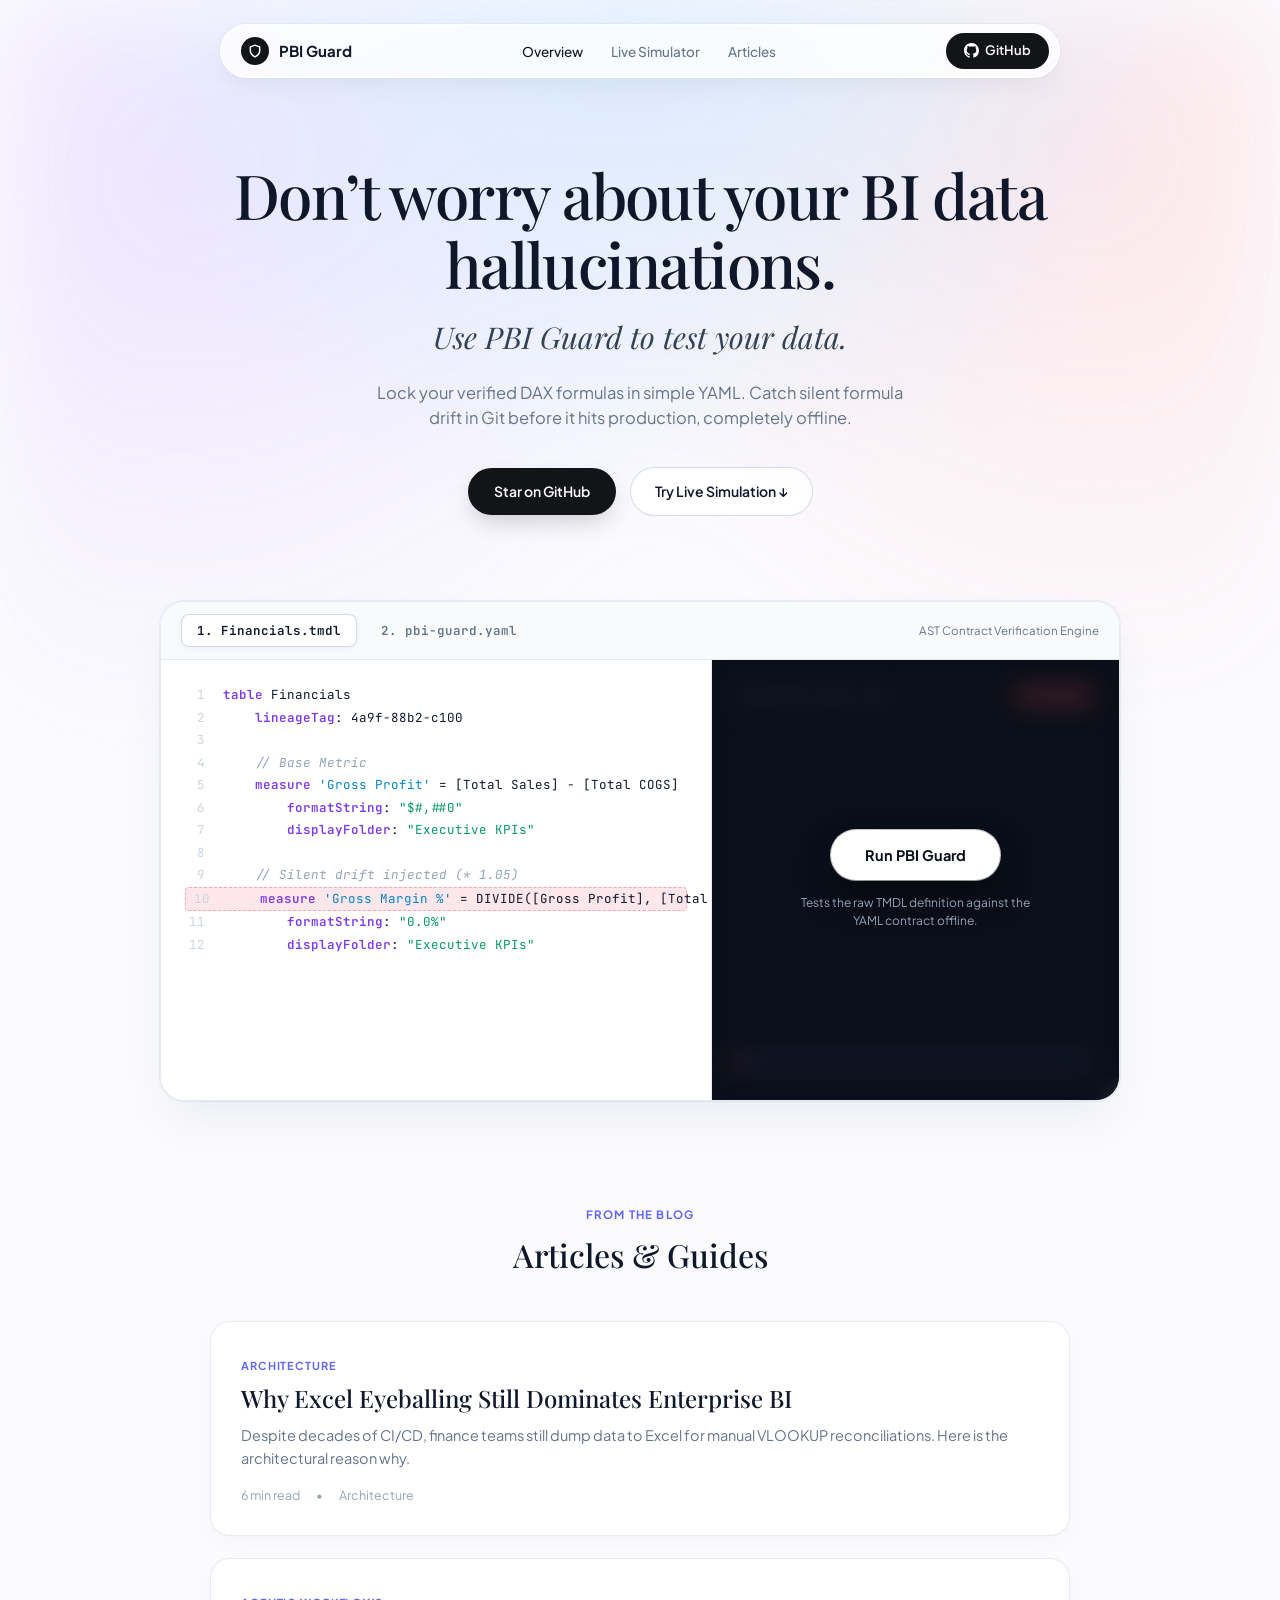
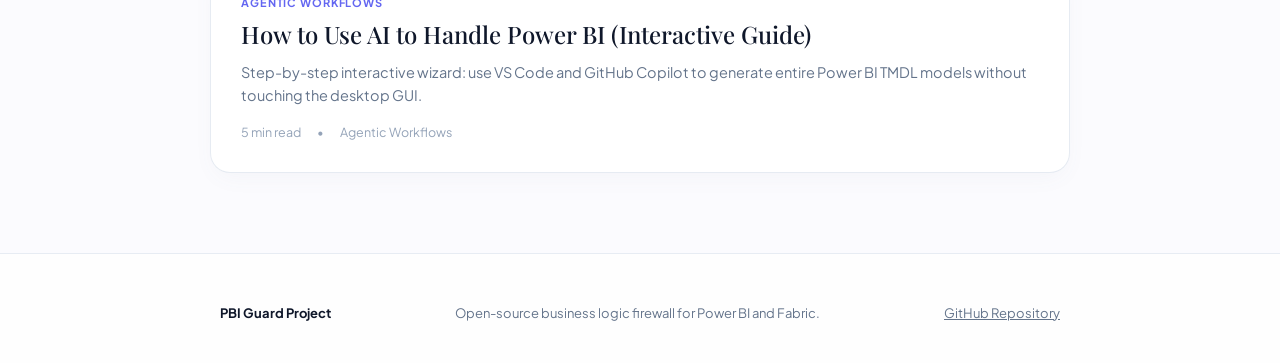
==== docs/index.html @ e3e64253 "Add portal" ====
<!DOCTYPE html>
<html lang="en">
<head>
  <meta charset="UTF-8" />
  <meta name="viewport" content="width=device-width, initial-scale=1.0" />
  <title>PBI Guard: The Business Logic Firewall for Power BI</title>

  <link rel="preconnect" href="https://fonts.googleapis.com">
  <link rel="preconnect" href="https://fonts.gstatic.com" crossorigin>
  <link href="https://fonts.googleapis.com/css2?family=Plus+Jakarta+Sans:wght@400;500;600;700&family=Playfair+Display:ital,wght@0,500;0,600;1,400&family=JetBrains+Mono:wght@400;500;600&display=swap" rel="stylesheet">

  <style>
    :root {
      --bg-base: #fbfbfe;
      --text-main: #0f172a;
      --text-muted: #64748b;
      --text-subtle: #94a3b8;

      --brand-dark: #121417;
      --brand-glow-sky: #cfe6ff;
      --brand-glow-lavender: #ece2fe;
      --brand-glow-blush: #fde5e8;

      --card-bg: rgba(255, 255, 255, 0.88);
      --card-border: rgba(226, 232, 240, 0.85);
      --card-shadow: 0 24px 48px -12px rgba(100, 116, 139, 0.12), 0 0 0 1px rgba(226, 232, 240, 0.7);

      --font-sans: 'Plus Jakarta Sans', -apple-system, sans-serif;
      --font-serif: 'Playfair Display', Georgia, serif;
      --font-mono: 'JetBrains Mono', monospace;
    }

    * {
      box-sizing: border-box;
      margin: 0;
      padding: 0;
      -webkit-font-smoothing: antialiased;
    }

    body {
      background-color: var(--bg-base);
      color: var(--text-main);
      font-family: var(--font-sans);
      overflow-x: hidden;
      line-height: 1.5;
    }

    .aurora-bg {
      position: absolute;
      top: 0;
      left: 0;
      right: 0;
      height: 980px;
      background:
        radial-gradient(circle at 50% -8%, var(--brand-glow-sky) 0%, transparent 48%),
        radial-gradient(circle at 14% 18%, var(--brand-glow-lavender) 0%, transparent 42%),
        radial-gradient(circle at 86% 16%, var(--brand-glow-blush) 0%, transparent 42%);
      opacity: 0.9;
      z-index: -1;
      pointer-events: none;
      filter: blur(48px);
    }

    /* 1. NAVBAR */
    .nav-wrapper {
      position: fixed;
      top: 24px;
      left: 0;
      right: 0;
      display: flex;
      justify-content: center;
      z-index: 1000;
      padding: 0 20px;
      transition: transform 0.38s cubic-bezier(0.16, 1, 0.3, 1), opacity 0.3s ease;
    }

    .nav-wrapper.nav-hidden {
      transform: translateY(-140%);
      opacity: 0;
    }

    .navbar {
      display: flex;
      align-items: center;
      justify-content: space-between;
      width: 100%;
      max-width: 840px;
      padding: 8px 10px 8px 20px;
      background: rgba(255, 255, 255, 0.8);
      backdrop-filter: blur(20px) saturate(180%);
      -webkit-backdrop-filter: blur(20px) saturate(180%);
      border: 1px solid rgba(255, 255, 255, 0.95);
      border-radius: 999px;
      box-shadow: 0 10px 30px -8px rgba(15, 23, 42, 0.08), 0 0 0 1px rgba(226, 232, 240, 0.7);
    }

    .nav-brand {
      display: flex;
      align-items: center;
      gap: 10px;
      text-decoration: none;
      color: var(--text-main);
      font-weight: 700;
      font-size: 15px;
      cursor: pointer;
    }

    .brand-icon {
      width: 28px;
      height: 28px;
      border-radius: 50%;
      background: var(--brand-dark);
      display: flex;
      align-items: center;
      justify-content: center;
      color: white;
    }

    .nav-links {
      display: flex;
      align-items: center;
      gap: 28px;
      list-style: none;
    }

    .nav-link {
      text-decoration: none;
      color: var(--text-muted);
      font-size: 13.5px;
      font-weight: 500;
      transition: color 0.2s ease;
      cursor: pointer;
    }

    .nav-link:hover, .nav-link.active {
      color: var(--text-main);
    }

    .nav-cta {
      background: var(--brand-dark);
      color: white;
      text-decoration: none;
      padding: 8px 18px;
      border-radius: 999px;
      font-size: 13px;
      font-weight: 600;
      transition: all 0.2s ease;
      display: flex;
      align-items: center;
      gap: 6px;
    }

    .nav-cta:hover {
      background: #27272a;
      transform: translateY(-1px);
    }

    /* 2. HERO */
    .hero {
      padding: 160px 20px 45px;
      text-align: center;
      max-width: 860px;
      margin: 0 auto;
    }

    .hero-title {
      font-family: var(--font-serif);
      font-weight: 500;
      font-size: clamp(38px, 5.5vw, 62px);
      line-height: 1.12;
      letter-spacing: -0.025em;
      color: var(--text-main);
      margin-bottom: 16px;
    }

    .hero-subtitle {
      font-family: var(--font-serif);
      font-size: clamp(22px, 3vw, 30px);
      font-style: italic;
      font-weight: 400;
      color: #334155;
      margin-bottom: 20px;
    }

    .hero-desc {
      font-size: 16.5px;
      color: var(--text-muted);
      max-width: 540px;
      margin: 0 auto 36px;
      line-height: 1.55;
    }

    .hero-actions {
      display: flex;
      align-items: center;
      justify-content: center;
      gap: 14px;
      flex-wrap: wrap;
    }

    .btn-github-primary {
      background: var(--brand-dark);
      color: #ffffff;
      padding: 13px 26px;
      border-radius: 999px;
      font-size: 14px;
      font-weight: 600;
      text-decoration: none;
      display: inline-flex;
      align-items: center;
      gap: 10px;
      transition: all 0.2s ease;
      box-shadow: 0 10px 24px -6px rgba(18, 19, 22, 0.22);
    }

    .btn-github-primary:hover {
      background: #27272a;
      transform: translateY(-1px);
    }

    .btn-scroll-sim {
      background: rgba(255, 255, 255, 0.9);
      color: var(--text-main);
      padding: 13px 24px;
      border-radius: 999px;
      font-size: 14px;
      font-weight: 600;
      text-decoration: none;
      border: 1px solid rgba(203, 213, 225, 0.8);
      transition: all 0.2s ease;
      cursor: pointer;
    }

    .btn-scroll-sim:hover {
      background: #ffffff;
      border-color: #94a3b8;
    }

    /* 3. SIMULATOR */
    .sim-section {
      max-width: 1000px;
      margin: 40px auto 100px;
      padding: 0 20px;
    }

    .sim-card {
      background: var(--card-bg);
      backdrop-filter: blur(24px);
      -webkit-backdrop-filter: blur(24px);
      border: 1px solid var(--card-border);
      border-radius: 24px;
      box-shadow: var(--card-shadow);
      overflow: hidden;
    }

    .sim-toolbar {
      padding: 12px 20px;
      background: rgba(248, 250, 252, 0.9);
      border-bottom: 1px solid rgba(226, 232, 240, 0.9);
      display: flex;
      align-items: center;
      justify-content: space-between;
      flex-wrap: wrap;
      gap: 12px;
    }

    .sim-tabs-group {
      display: flex;
      align-items: center;
      gap: 8px;
    }

    .sim-tab {
      padding: 7px 15px;
      border-radius: 8px;
      font-size: 12.5px;
      font-weight: 600;
      font-family: var(--font-mono);
      border: 1px solid transparent;
      background: transparent;
      color: var(--text-muted);
      cursor: pointer;
      display: flex;
      align-items: center;
      gap: 8px;
      transition: all 0.2s ease;
    }

    .sim-tab.active {
      background: #ffffff;
      color: var(--text-main);
      border-color: rgba(203, 213, 225, 0.9);
      box-shadow: 0 2px 6px rgba(0,0,0,0.04);
    }

    .sim-body-grid {
      display: grid;
      grid-template-columns: 1.15fr 0.85fr;
      min-height: 440px;
      position: relative;
    }

    @media (max-width: 860px) {
      .sim-body-grid { grid-template-columns: 1fr; }
    }

    .editor-pane {
      padding: 24px;
      background: rgba(255, 255, 255, 0.55);
      border-right: 1px solid rgba(226, 232, 240, 0.9);
      font-family: var(--font-mono);
      font-size: 12.5px;
      line-height: 1.8;
      overflow-x: auto;
    }

    .code-gutter-line { display: flex; gap: 18px; }
    .line-no { color: #cbd5e1; user-select: none; text-align: right; width: 20px; flex-shrink: 0; }
    .line-text { white-space: pre; }
    .kwd { color: #7c3aed; font-weight: 600; }
    .prop { color: #0284c7; }
    .str { color: #059669; }
    .cmt { color: #94a3b8; font-style: italic; }
    .val { color: #d97706; }
    .line-drift-alert {
      background: rgba(244, 63, 94, 0.12);
      border-radius: 4px;
      padding: 0 4px;
      border: 1px dashed rgba(244, 63, 94, 0.4);
    }

    .terminal-container {
      position: relative;
      background: #0b0f19;
      color: #e2e8f0;
      display: flex;
      flex-direction: column;
    }

    .terminal-pane {
      padding: 24px;
      font-family: var(--font-mono);
      font-size: 12px;
      flex: 1;
      display: flex;
      flex-direction: column;
      justify-content: space-between;
      overflow-y: auto;
      transition: filter 0.3s ease;
    }

    .terminal-pane.blurred {
      filter: blur(10px);
      user-select: none;
      pointer-events: none;
    }

    .terminal-overlay {
      position: absolute;
      inset: 0;
      display: flex;
      flex-direction: column;
      align-items: center;
      justify-content: center;
      z-index: 20;
      background: rgba(11, 15, 25, 0.4);
      backdrop-filter: blur(8px);
      -webkit-backdrop-filter: blur(8px);
      transition: opacity 0.3s ease, visibility 0.3s ease;
      padding: 20px;
      text-align: center;
    }

    .terminal-overlay.hidden {
      opacity: 0;
      visibility: hidden;
      pointer-events: none;
    }

    .btn-run-centered {
      background: #ffffff;
      color: #0b0f19;
      border: none;
      padding: 16px 34px;
      border-radius: 999px;
      font-size: 14.5px;
      font-weight: 700;
      font-family: var(--font-sans);
      cursor: pointer;
      display: inline-flex;
      align-items: center;
      gap: 10px;
      box-shadow: 0 16px 36px -6px rgba(0, 0, 0, 0.5), 0 0 0 1px rgba(255, 255, 255, 0.8);
      transition: all 0.25s cubic-bezier(0.16, 1, 0.3, 1);
    }

    .btn-run-centered:hover {
      transform: scale(1.04) translateY(-2px);
      box-shadow: 0 20px 42px -6px rgba(56, 189, 248, 0.35);
      background: #f8fafc;
    }

    .overlay-hint {
      margin-top: 14px;
      font-size: 12px;
      color: #94a3b8;
      max-width: 260px;
      line-height: 1.5;
    }

    .term-meta {
      display: flex;
      justify-content: space-between;
      align-items: center;
      padding-bottom: 12px;
      border-bottom: 1px solid #1e293b;
      margin-bottom: 16px;
      font-size: 11px;
      color: #64748b;
      text-transform: uppercase;
      letter-spacing: 0.05em;
    }

    .term-status-badge {
      padding: 3px 8px;
      border-radius: 4px;
      font-size: 10.5px;
      font-weight: 700;
    }

    .status-blocked { background: rgba(239, 68, 68, 0.2); color: #f87171; border: 1px solid rgba(239, 68, 68, 0.3); }
    .status-passed { background: rgba(16, 185, 129, 0.2); color: #34d399; border: 1px solid rgba(16, 185, 129, 0.3); }

    .term-logs {
      display: flex;
      flex-direction: column;
      gap: 10px;
      line-height: 1.6;
    }

    .log-entry { display: flex; gap: 8px; }
    .log-dim { color: #64748b; }
    .log-err { color: #ef4444; font-weight: 600; }
    .log-ok { color: #10b981; font-weight: 600; }

    .term-action-box {
      margin-top: 16px;
      padding: 14px;
      background: #131b2e;
      border-radius: 10px;
      border-left: 3px solid #f43f5e;
      display: flex;
      flex-direction: column;
      gap: 10px;
    }

    .term-action-box.box-passed { border-left-color: #10b981; }

    .btn-fix-action {
      background: #38bdf8;
      color: #0b0f19;
      border: none;
      padding: 9px 16px;
      border-radius: 6px;
      font-size: 12px;
      font-weight: 700;
      font-family: var(--font-sans);
      cursor: pointer;
      display: inline-flex;
      align-items: center;
      justify-content: center;
      gap: 8px;
    }

    .btn-fix-action:hover { background: #7dd3fc; }

    .btn-reset-sim {
      background: none;
      border: none;
      color: #64748b;
      font-size: 11px;
      cursor: pointer;
      text-decoration: underline;
      align-self: center;
      margin-top: 4px;
    }

    /* 4. ARTICLES VIEW */
    .view-container { display: block; }
    .view-hidden { display: none !important; }

    .articles-hero {
      text-align: center;
      padding: 140px 20px 40px;
      max-width: 780px;
      margin: 0 auto;
    }

    .articles-grid {
      max-width: 900px;
      margin: 20px auto 80px;
      padding: 0 20px;
      display: flex;
      flex-direction: column;
      gap: 22px;
    }

    .article-row-card {
      background: var(--card-bg);
      border: 1px solid var(--card-border);
      border-radius: 20px;
      padding: 30px;
      box-shadow: 0 8px 24px -6px rgba(100, 116, 139, 0.06);
      text-decoration: none;
      color: inherit;
      display: block;
      transition: all 0.2s ease;
      cursor: pointer;
    }

    .article-row-card:hover {
      transform: translateY(-2px);
      box-shadow: var(--card-shadow);
      border-color: #cbd5e1;
    }

    .article-tag {
      font-size: 11px;
      font-weight: 700;
      text-transform: uppercase;
      letter-spacing: 0.08em;
      color: #6366f1;
      margin-bottom: 8px;
      display: inline-block;
    }

    .article-title {
      font-family: var(--font-serif);
      font-size: 24px;
      font-weight: 500;
      color: var(--text-main);
      margin-bottom: 10px;
      line-height: 1.3;
    }

    .article-snippet {
      font-size: 14.5px;
      color: var(--text-muted);
      line-height: 1.6;
    }

    .article-meta {
      margin-top: 16px;
      font-size: 12.5px;
      color: var(--text-subtle);
      display: flex;
      gap: 16px;
    }

    .article-reader-container {
      max-width: 760px;
      margin: 130px auto 100px;
      padding: 0 20px;
    }

    .btn-back {
      background: none;
      border: none;
      color: var(--text-muted);
      font-size: 13.5px;
      font-weight: 600;
      cursor: pointer;
      display: inline-flex;
      align-items: center;
      gap: 6px;
      margin-bottom: 24px;
      text-decoration: none;
    }

    .btn-back:hover { color: var(--text-main); }

    .reader-body {
      font-size: 16.5px;
      line-height: 1.85;
      color: #334155;
    }

    .reader-body p { margin-bottom: 22px; }
    .reader-body h2, .reader-body h3 { font-family: var(--font-serif); font-size: 24px; color: var(--text-main); margin: 34px 0 14px; }
    .reader-body ul, .reader-body ol { margin: 0 0 22px 24px; line-height: 1.8; }
    .reader-body li { margin-bottom: 8px; }
    .reader-body code { font-family: var(--font-mono); font-size: 14px; background: rgba(0,0,0,0.04); padding: 2px 6px; border-radius: 4px; }

    .article-end-cta {
      margin-top: 60px;
      padding: 44px 32px;
      background:
        radial-gradient(circle at 10% 20%, var(--brand-glow-blush) 0%, transparent 55%),
        radial-gradient(circle at 90% 80%, var(--brand-glow-sky) 0%, transparent 50%),
        rgba(255, 255, 255, 0.95);
      border: 1px solid var(--card-border);
      border-radius: 28px;
      box-shadow: 0 20px 40px -10px rgba(100, 116, 139, 0.1);
      text-align: center;
      position: relative;
      overflow: hidden;
    }

    .cta-eyebrow {
      font-size: 11.5px;
      font-weight: 700;
      text-transform: uppercase;
      letter-spacing: 0.1em;
      color: #6366f1;
      margin-bottom: 10px;
      display: block;
    }

    .cta-heading {
      font-family: var(--font-serif);
      font-size: clamp(24px, 3.5vw, 32px);
      font-weight: 500;
      color: var(--text-main);
      margin-bottom: 12px;
      line-height: 1.25;
    }

    .cta-subtext {
      font-size: 14.5px;
      color: var(--text-muted);
      max-width: 520px;
      margin: 0 auto 28px;
    }

    .btn-article-guard-cta {
      background: var(--brand-dark);
      color: #ffffff;
      padding: 15px 28px;
      border-radius: 999px;
      font-size: 14px;
      font-weight: 600;
      text-decoration: none;
      display: inline-flex;
      align-items: center;
      gap: 10px;
      box-shadow: 0 12px 28px -6px rgba(18, 19, 22, 0.28);
      cursor: pointer;
      border: none;
      font-family: var(--font-sans);
    }

    .btn-article-guard-cta:hover {
      background: #27272a;
      transform: translateY(-2px);
    }

    footer {
      border-top: 1px solid rgba(226, 232, 240, 0.8);
      padding: 50px 20px 40px;
      text-align: center;
      background: rgba(255, 255, 255, 0.7);
    }

    .footer-inner {
      max-width: 840px;
      margin: 0 auto;
      display: flex;
      justify-content: space-between;
      align-items: center;
      flex-wrap: wrap;
      gap: 16px;
      font-size: 13px;
      color: var(--text-muted);
    }
  </style>
</head>
<body>

  <div class="aurora-bg"></div>

  <!-- 1. NAVBAR -->
  <header class="nav-wrapper" id="navWrapper">
    <nav class="navbar">
      <a href="#/" class="nav-brand" id="navBrandLink">
        <div class="brand-icon">
          <svg width="14" height="14" viewBox="0 0 24 24" fill="none" stroke="currentColor" stroke-width="2.5">
            <path d="M12 22s8-4 8-10V5l-8-3-8 3v7c0 6 8 10 8 10z"/>
          </svg>
        </div>
        <span>PBI Guard</span>
      </a>

      <ul class="nav-links">
        <li><a href="#/" class="nav-link" id="navLinkHome">Overview</a></li>
        <li><a href="#/simulator" class="nav-link" id="navLinkSim">Live Simulator</a></li>
        <li><a href="#/articles" class="nav-link" id="navLinkArticles">Articles</a></li>
      </ul>

      <a href="https://github.com/Patens-dev/pbi-guard" target="_blank" class="nav-cta">
        <svg width="15" height="15" viewBox="0 0 24 24" fill="currentColor">
          <path d="M12 0C5.37 0 0 5.37 0 12c0 5.31 3.435 9.795 8.205 11.385.6.105.825-.255.825-.57 0-.285-.015-1.23-.015-2.235-3.015.555-3.795-.735-4.035-1.41-.135-.345-.72-1.41-1.23-1.695-.42-.225-1.02-.78-.015-.795.945-.015 1.62.87 1.845 1.23 1.08 1.815 2.805 1.305 3.495.99.105-.78.42-1.305.765-1.605-2.67-.3-5.46-1.335-5.46-5.925 0-1.305.465-2.385 1.23-3.225-.12-.3-.54-1.53.12-3.18 0 0 1.005-.315 3.3 1.23.96-.27 1.98-.405 3-.405s2.04.135 3 .405c2.295-1.56 3.3-1.23 3.3-1.23.66 1.65.24 2.88.12 3.18.765.84 1.23 1.905 1.23 3.225 0 4.605-2.805 5.625-5.475 5.925.435.375.81 1.095.81 2.22 0 1.605-.015 2.895-.015 3.3 0 .315.225.69.825.57A12.02 12.02 0 0024 12c0-6.63-5.37-12-12-12z"/>
        </svg>
        <span>GitHub</span>
      </a>
    </nav>
  </header>

  <!-- VIEW A: MAIN OVERVIEW -->
  <div id="viewMain" class="view-container">
    <section class="hero">
      <h1 class="hero-title">Don’t worry about your BI data hallucinations.</h1>
      <p class="hero-subtitle">Use PBI Guard to test your data.</p>
      <p class="hero-desc">Lock your verified DAX formulas in simple YAML. Catch silent formula drift in Git before it hits production, completely offline.</p>
      <div class="hero-actions">
        <a href="https://github.com/Patens-dev/pbi-guard" target="_blank" class="btn-github-primary">Star on GitHub</a>
        <a href="#/simulator" class="btn-scroll-sim" id="btnHeroSimScroll">Try Live Simulation ↓</a>
      </div>
    </section>

    <!-- LIVE SIMULATION -->
    <section class="sim-section" id="simulator">
      <div class="sim-card">
        <div class="sim-toolbar">
          <div class="sim-tabs-group">
            <button class="sim-tab active" id="tabBtnTmdl">1. Financials.tmdl</button>
            <button class="sim-tab" id="tabBtnYaml">2. pbi-guard.yaml</button>
          </div>
          <span style="font-size: 11.5px; color: var(--text-muted);">AST Contract Verification Engine</span>
        </div>

        <div class="sim-body-grid">
          <div class="editor-pane" id="editorView"></div>
          <div class="terminal-container">
            <div class="terminal-overlay" id="termOverlay">
              <button class="btn-run-centered" id="btnRunGuard">Run PBI Guard</button>
              <p class="overlay-hint">Tests the raw TMDL definition against the YAML contract offline.</p>
            </div>
            <div class="terminal-pane blurred" id="termPane">
              <div>
                <div class="term-meta">
                  <span>PRE-COMMIT AUDIT GATE</span>
                  <span class="term-status-badge status-blocked" id="termBadge">PR BLOCKED</span>
                </div>
                <div class="term-logs" id="terminalLogs"></div>
              </div>
              <div class="term-action-box" id="termActionBox"></div>
            </div>
          </div>
        </div>
      </div>
    </section>

    <!-- ARTICLES HOME PREVIEW -->
    <section class="articles-grid" style="margin-top: 40px;">
      <div style="text-align: center; margin-bottom: 20px;">
        <span style="font-size: 11.5px; font-weight: 700; text-transform: uppercase; letter-spacing: 0.1em; color: #6366f1;">From the Blog</span>
        <h2 style="font-family: var(--font-serif); font-size: 32px; font-weight: 500; margin-top: 6px;">Articles & Guides</h2>
      </div>
      <div id="homeArticlesList" style="display:flex; flex-direction:column; gap:22px;"></div>
    </section>
  </div>

  <!-- VIEW B: ARTICLES HUB -->
  <div id="viewArticles" class="view-container view-hidden">
    <div class="articles-hero">
      <span style="font-size: 12px; font-weight: 700; text-transform: uppercase; letter-spacing: 0.1em; color: #6366f1;">Documentation & Insights</span>
      <h1 style="font-family: var(--font-serif); font-size: 44px; font-weight: 500; margin-top: 10px;">Articles & Guides</h1>
      <p style="color: var(--text-muted); font-size: 16px; margin-top: 12px;">Technical essays on TMDL parsing, deterministic DAX validation, and preventing BI formula drift.</p>
    </div>
    <div class="articles-grid" id="fullArticlesList"></div>
  </div>

  <!-- VIEW C: ARTICLE READER -->
  <div id="viewArticleReader" class="view-container view-hidden">
    <div class="article-reader-container">
      <a href="#/articles" class="btn-back">← Back to Articles</a>
      <div id="readerHeader"></div>
      <div class="reader-body" id="readerBody"></div>
      <div class="article-end-cta">
        <span class="cta-eyebrow">Prevent Formula Drift</span>
        <h3 class="cta-heading">Protect your board-level KPIs today.</h3>
        <p class="cta-subtext">Stop spending Sunday nights cross-referencing numbers in Excel or worrying about LLM formula mutations.</p>
        <button class="btn-article-guard-cta" onclick="window.location.hash = '#/simulator'">
          <span>Tired of AI hallucinating your PowerBI? Add the guardrails with PBI Guard →</span>
        </button>
      </div>
    </div>
  </div>

  <footer>
    <div class="footer-inner">
      <div style="font-weight: 700; color: var(--text-main);">PBI Guard Project</div>
      <div>Open-source business logic firewall for Power BI and Fabric.</div>
      <a href="https://github.com/Patens-dev/pbi-guard" target="_blank" style="color: inherit; text-decoration: underline;">GitHub Repository</a>
    </div>
  </footer>

  <script>
    // 1. NAVBAR SCROLL
    let lastScrollY = window.scrollY;
    const navWrapper = document.getElementById('navWrapper');
    window.addEventListener('scroll', () => {
      const currentScrollY = window.scrollY;
      if (currentScrollY > lastScrollY && currentScrollY > 60) {
        if (navWrapper) navWrapper.classList.add('nav-hidden');
      } else {
        if (navWrapper) navWrapper.classList.remove('nav-hidden');
      }
      lastScrollY = currentScrollY;
    }, { passive: true });

    // 2. ARTICLES MANIFEST
    const articlesManifest = [
      {
        slug: "why-excel-eyeballing-still-dominates-enterprise-bi",
        file: "articles/article-01.html",
        tag: "Architecture",
        title: "Why Excel Eyeballing Still Dominates Enterprise BI",
        snippet: "Despite decades of CI/CD, finance teams still dump data to Excel for manual VLOOKUP reconciliations. Here is the architectural reason why.",
        date: "September 2026",
        readTime: "6 min read"
      },
      {
        slug: "the-danger-of-power-bi-mcp-and-copilot-in-vs-code",
        file: "articles/article-03.html",
        tag: "Agentic Workflows",
        title: "How to Use AI to Handle Power BI (Interactive Guide)",
        snippet: "Step-by-step interactive wizard: use VS Code and GitHub Copilot to generate entire Power BI TMDL models without touching the desktop GUI.",
        date: "September 2026",
        readTime: "5 min read"
      },

    ];

    function renderArticlesList() {
      const renderCard = art => `
        <a href="#/articles/${art.slug}" class="article-row-card">
          <span class="article-tag">${art.tag}</span>
          <h3 class="article-title">${art.title}</h3>
          <p class="article-snippet">${art.snippet}</p>
          <div class="article-meta"><span>${art.readTime}</span> • <span>${art.tag}</span></div>
        </a>
      `;
      const homeList = document.getElementById('homeArticlesList');
      const fullList = document.getElementById('fullArticlesList');
      if (homeList) homeList.innerHTML = articlesManifest.slice(0, 2).map(renderCard).join('');
      if (fullList) fullList.innerHTML = articlesManifest.map(renderCard).join('');
    }

    // 3. ROUTER & ARTICLE LOADER
    const viewMain = document.getElementById('viewMain');
    const viewArticles = document.getElementById('viewArticles');
    const viewArticleReader = document.getElementById('viewArticleReader');
    const navLinkHome = document.getElementById('navLinkHome');
    const navLinkSim = document.getElementById('navLinkSim');
    const navLinkArticles = document.getElementById('navLinkArticles');

    async function loadArticleContent(article) {
      const readerHeader = document.getElementById('readerHeader');
      const readerBody = document.getElementById('readerBody');
      if (readerHeader) {
        readerHeader.innerHTML = `
          <span class="article-tag">${article.tag}</span>
          <h1 style="font-family: var(--font-serif); font-size: 38px; line-height: 1.2; margin: 8px 0 16px;">${article.title}</h1>
          <div style="font-size: 13px; color: var(--text-subtle); margin-bottom: 30px;">Published ${article.date} •${article.readTime} • By PBI Guard Core Team</div>
        `;
      }
      if (readerBody) {
        readerBody.innerHTML = '<p style="color:#64748b;">Loading article content...</p>';
        try {
          const res = await fetch(article.file);
          if (!res.ok) throw new Error(`HTTP error ${res.status}`);
          const html = await res.text();
          readerBody.innerHTML = html;
          initGuideController();
        } catch (err) {
          readerBody.innerHTML = `<p style="color:#ef4444;">Could not load ${article.file}:${err.message}. If testing locally, please serve this folder using a local web server.</p>`;
        }
      }
    }

    function handleRoute() {
      const hash = window.location.hash || '#/';
      if (navLinkHome) navLinkHome.classList.remove('active');
      if (navLinkSim) navLinkSim.classList.remove('active');
      if (navLinkArticles) navLinkArticles.classList.remove('active');

      if (viewMain) viewMain.classList.add('view-hidden');
      if (viewArticles) viewArticles.classList.add('view-hidden');
      if (viewArticleReader) viewArticleReader.classList.add('view-hidden');

      if (hash.startsWith('#/articles/')) {
        const slug = hash.replace('#/articles/', '').trim();
        const art = articlesManifest.find(a => a.slug === slug);
        if (art) {
          if (viewArticleReader) viewArticleReader.classList.remove('view-hidden');
          if (navLinkArticles) navLinkArticles.classList.add('active');
          window.scrollTo({ top: 0, behavior: 'smooth' });
          loadArticleContent(art);
        } else {
          window.location.hash = '#/articles';
        }
      } else if (hash === '#/articles') {
        if (viewArticles) viewArticles.classList.remove('view-hidden');
        if (navLinkArticles) navLinkArticles.classList.add('active');
        window.scrollTo({ top: 0, behavior: 'smooth' });
      } else if (hash === '#/simulator') {
        if (viewMain) viewMain.classList.remove('view-hidden');
        if (navLinkSim) navLinkSim.classList.add('active');
        setTimeout(() => {
          const sim = document.getElementById('simulator');
          if (sim) sim.scrollIntoView({ behavior: 'smooth' });
        }, 50);
      } else {
        if (viewMain) viewMain.classList.remove('view-hidden');
        if (navLinkHome) navLinkHome.classList.add('active');
        window.scrollTo({ top: 0, behavior: 'smooth' });
      }
    }

    window.addEventListener('hashchange', handleRoute);

    // 4. INTERACTIVE GUIDE CONTROLLER (Event Delegation: 100% resilient)
    let guideState = {
      currentStep: 1,
      viewMode: 'wizard',
      completed: {},
      prompts: {
        calendar: 'Inspect my model. Create a complete Calendar table in TMDL using CALENDARAUTO with Year, Month, and Quarter columns.',
        measures: 'Look at the Sales table. Add three measures: Total Revenue, Total Cost, and Gross Margin percentage using the DIVIDE function.',
        visual: 'Add a new card visual to page 1 bound to the Total Revenue measure.'
      },
      activePromptKey: 'calendar'
    };

    function initGuideController() {
      const pillsContainer = document.getElementById('stepPillsContainer');
      if (!pillsContainer) return; // Not on the guide article

      guideState.currentStep = 1;
      renderStepPills();
      applyGuideUI();
    }

    function renderStepPills() {
      const container = document.getElementById('stepPillsContainer');
      if (!container) return;
      let html = '';
      for (let i = 1; i <= 10; i++) {
        const isActive = (guideState.viewMode === 'wizard' && guideState.currentStep === i) ? 'active' : '';
        const isDone = guideState.completed[i] ? 'completed' : '';
        const checkIcon = guideState.completed[i] ? '✓ ' : '';
        html += `<button class="step-pill ${isActive} ${isDone}" data-action="jump-step" data-step="${i}">${checkIcon}Step${i}</button>`;
      }
      container.innerHTML = html;
    }

    function applyGuideUI() {
      for (let i = 1; i <= 10; i++) {
        const card = document.getElementById('stepCard' + i);
        if (!card) continue;
        if (guideState.viewMode === 'list') {
          card.style.display = 'block';
          card.classList.remove('active-step');
        } else {
          if (i === guideState.currentStep) {
            card.style.display = 'block';
            card.classList.add('active-step');
          } else {
            card.style.display = 'none';
            card.classList.remove('active-step');
          }
        }
      }

      const wizardControls = document.getElementById('wizardControls');
      if (wizardControls) {
        wizardControls.style.display = (guideState.viewMode === 'wizard') ? 'flex' : 'none';
        const btnPrev = document.getElementById('btnPrevStep');
        const btnNext = document.getElementById('btnNextStep');
        if (btnPrev) btnPrev.style.visibility = (guideState.currentStep === 1) ? 'hidden' : 'visible';
        if (btnNext) btnNext.innerText = (guideState.currentStep === 10) ? 'Finish Guide ✓' : 'Next Step →';
      }

      const count = Object.keys(guideState.completed).filter(k => guideState.completed[k]).length;
      const hudText = document.getElementById('hudProgressText');
      if (hudText) hudText.innerText = `${count} of 10 Steps Completed`;

      renderStepPills();
    }

    // Event Delegation on readerBody
    const readerBodyElem = document.getElementById('readerBody');
    if (readerBodyElem) {
      readerBodyElem.addEventListener('click', e => {
        const target = e.target.closest('[data-action]');
        if (!target) return;
        const action = target.getAttribute('data-action');

        if (action === 'jump-step') {
          const step = parseInt(target.getAttribute('data-step'), 10);
          if (guideState.viewMode === 'list') {
            const card = document.getElementById('stepCard' + step);
            if (card) card.scrollIntoView({ behavior: 'smooth', block: 'center' });
            return;
          }
          guideState.currentStep = step;
          applyGuideUI();
        } else if (action === 'next-step') {
          if (guideState.currentStep < 10) {
            guideState.currentStep++;
            applyGuideUI();
          }
        } else if (action === 'prev-step') {
          if (guideState.currentStep > 1) {
            guideState.currentStep--;
            applyGuideUI();
          }
        } else if (action === 'set-view') {
          const mode = target.getAttribute('data-view');
          guideState.viewMode = mode;
          const btnWiz = document.getElementById('btnModeWizard');
          const btnList = document.getElementById('btnModeList');
          if (btnWiz && btnList) {
            btnWiz.classList.toggle('active', mode === 'wizard');
            btnList.classList.toggle('active', mode === 'list');
          }
          applyGuideUI();
        } else if (action === 'prompt-tab') {
          const key = target.getAttribute('data-prompt');
          guideState.activePromptKey = key;
          const parent = target.parentNode;
          if (parent) {
            parent.querySelectorAll('.sandbox-tab').forEach(t => t.classList.remove('active'));
            target.classList.add('active');
          }
          const disp = document.getElementById('promptTextDisplay');
          if (disp) disp.innerText = guideState.prompts[key];
        } else if (action === 'copy-prompt') {
          const text = guideState.prompts[guideState.activePromptKey];
          navigator.clipboard.writeText(text).then(() => {
            const copyBtn = document.getElementById('btnCopyPrompt');
            if (copyBtn) {
              copyBtn.innerText = 'Copied!';
              setTimeout(() => { copyBtn.innerText = 'Copy Prompt'; }, 1800);
            }
          });
        }
      });

      readerBodyElem.addEventListener('change', e => {
        if (e.target.classList.contains('check-done-box')) {
          const step = e.target.getAttribute('data-step');
          guideState.completed[step] = e.target.checked;
          applyGuideUI();
        }
      });
    }

    // 5. LIVE SIMULATOR LOGIC
    const simState = { isFixed: false, currentTab: 'tmdl' };
    const editorView = document.getElementById('editorView');
    const termOverlay = document.getElementById('termOverlay');
    const termPane = document.getElementById('termPane');
    const terminalLogs = document.getElementById('terminalLogs');
    const termBadge = document.getElementById('termBadge');
    const termActionBox = document.getElementById('termActionBox');
    const btnRunGuard = document.getElementById('btnRunGuard');
    const tabBtnTmdl = document.getElementById('tabBtnTmdl');
    const tabBtnYaml = document.getElementById('tabBtnYaml');

    function getTmdlLines(isFixed) {
      if (!isFixed) {
        return [
          { no: 1, text: `<span class="kwd">table</span> Financials` },
          { no: 2, text: `    <span class="kwd">lineageTag</span>: 4a9f-88b2-c100` },
          { no: 3, text: `` },
          { no: 4, text: `    <span class="cmt">// Base Metric</span>` },
          { no: 5, text: `    <span class="kwd">measure</span> <span class="prop">'Gross Profit'</span> = [Total Sales] - [Total COGS]` },
          { no: 6, text: `        <span class="kwd">formatString</span>: <span class="str">"$#,##0"</span>` },
          { no: 7, text: `        <span class="kwd">displayFolder</span>: <span class="str">"Executive KPIs"</span>` },
          { no: 8, text: `` },
          { no: 9, text: `    <span class="cmt">// Silent drift injected (* 1.05)</span>` },
          { no: 10, alert: true, text: `    <span class="kwd">measure</span> <span class="prop">'Gross Margin %'</span> = DIVIDE([Gross Profit], [Total Sales], 0) * 1.05` },
          { no: 11, text: `        <span class="kwd">formatString</span>: <span class="str">"0.0%"</span>` },
          { no: 12, text: `        <span class="kwd">displayFolder</span>: <span class="str">"Executive KPIs"</span>` }
        ];
      }
      return [
        { no: 1, text: `<span class="kwd">table</span> Financials` },
        { no: 2, text: `    <span class="kwd">lineageTag</span>: 4a9f-88b2-c100` },
        { no: 3, text: `` },
        { no: 4, text: `    <span class="cmt">// Base Metric</span>` },
        { no: 5, text: `    <span class="kwd">measure</span> <span class="prop">'Gross Profit'</span> = [Total Sales] - [Total COGS]` },
        { no: 6, text: `        <span class="kwd">formatString</span>: <span class="str">"$#,##0"</span>` },
        { no: 7, text: `        <span class="kwd">displayFolder</span>: <span class="str">"Executive KPIs"</span>` },
        { no: 8, text: `` },
        { no: 9, text: `    <span class="cmt">// Reconciled formula</span>` },
        { no: 10, text: `    <span class="kwd">measure</span> <span class="prop">'Gross Margin %'</span> = DIVIDE([Gross Profit], [Total Sales], 0)` },
        { no: 11, text: `        <span class="kwd">formatString</span>: <span class="str">"0.0%"</span>` },
        { no: 12, text: `        <span class="kwd">displayFolder</span>: <span class="str">"Executive KPIs"</span>` }
      ];
    }

    const yamlLines = [
      { no: 1, text: `<span class="cmt"># pbi-guard.yaml</span>` },
      { no: 2, text: `<span class="kwd">version</span>: <span class="val">1</span>` },
      { no: 3, text: `` },
      { no: 4, text: `<span class="kwd">contracts</span>:` },
      { no: 5, text: `  - <span class="prop">measure</span>: <span class="str">"[Gross Margin %]"</span>` },
      { no: 6, text: `    <span class="prop">table</span>: <span class="str">"Financials"</span>` },
      { no: 7, text: `    <span class="prop">status</span>: <span class="val">certified</span>` },
      { no: 8, text: `    <span class="prop">must_equal</span>: <span class="str">"DIVIDE([Gross Profit], [Total Sales], 0)"</span>` },
      { no: 9, text: `    <span class="prop">forbid_patterns</span>:` },
      { no: 10, text: `      - <span class="str">"* 1."</span>   <span class="cmt"># Disallows fudge factor multipliers</span>` },
      { no: 11, text: `      - <span class="str">"+ "</span>     <span class="cmt"># Disallows manual plug values</span>` }
    ];

    function renderEditor() {
      if (!editorView) return;
      const lines = simState.currentTab === 'tmdl' ? getTmdlLines(simState.isFixed) : yamlLines;
      let html = '';
      lines.forEach(l => {
        const alertClass = l.alert ? 'line-drift-alert' : '';
        html += `<div class="code-gutter-line ${alertClass}"><span class="line-no">${l.no}</span><span class="line-text">${l.text}</span></div>`;
      });
      editorView.innerHTML = html;
    }

    function renderTerminal() {
      if (!terminalLogs || !termBadge || !termActionBox) return;
      if (!simState.isFixed) {
        termBadge.className = 'term-status-badge status-blocked';
        termBadge.innerText = 'FAIL (CONTRACT BREACH)';
        terminalLogs.innerHTML = `
          <div class="log-entry"><span class="log-dim">$</span> <span>pbi-guard check ./semantic-model</span></div>
          <div class="log-entry"><span class="log-dim">>></span> <span>Parsing 12 TMDL definitions in 41ms...</span></div>
          <div class="log-entry" style="margin-top:4px;"><span class="log-err">[FAIL]</span> <span>You have this error:</span></div>
          <div style="color:#cbd5e1; font-size:11.5px; padding-left: 16px; border-left: 2px solid #ef4444; margin: 4px 0 8px 8px;">
            Target: <code>Financials['Gross Margin %']</code><br/>
            Contract Breached: Forbidden multiplier <span style="color:#f87171;">"* 1.05"</span> detected.<br/>
            Expected: <code>DIVIDE([Gross Profit], [Total Sales], 0)</code>
          </div>
          <div class="log-entry"><span class="log-err">ERROR:</span> <span>Pull Request #42 blocked. Formulas do not match YAML.</span></div>
        `;
        termActionBox.className = 'term-action-box';
        termActionBox.innerHTML = `
          <div style="font-size:11.5px; color:#cbd5e1;"><strong style="color:#ffffff;">Action Required:</strong> Revert the unauthorized multiplier to match the certified YAML baseline.</div>
          <button class="btn-fix-action" id="btnFixFormula">Fix Drift & Re-run</button>
        `;
        const fixBtn = document.getElementById('btnFixFormula');
        if (fixBtn) {
          fixBtn.addEventListener('click', () => {
            simState.isFixed = true;
            simState.currentTab = 'tmdl';
            if (tabBtnTmdl) tabBtnTmdl.classList.add('active');
            if (tabBtnYaml) tabBtnYaml.classList.remove('active');
            renderEditor();
            terminalLogs.innerHTML = `<div class="log-entry"><span class="log-dim">$</span> <span>Formula updated. Re-evaluating AST contract...</span></div>`;
            setTimeout(renderTerminal, 200);
          });
        }
      } else {
        termBadge.className = 'term-status-badge status-passed';
        termBadge.innerText = 'PASSED (100% VERIFIED)';
        terminalLogs.innerHTML = `
          <div class="log-entry"><span class="log-dim">$</span> <span>pbi-guard check ./semantic-model</span></div>
          <div class="log-entry"><span class="log-dim">>></span> <span>Parsing 12 TMDL definitions in 37ms...</span></div>
          <div class="log-entry"><span class="log-ok">[PASS]</span> <span>Financials['Gross Profit'] (Certified)</span></div>
          <div class="log-entry"><span class="log-ok">[PASS]</span> <span>Financials['Gross Margin %'] (Contract Verified)</span></div>
          <div class="log-entry" style="margin-top:6px;"><span class="log-ok">SUCCESS:</span> <span>All 48 formulas match certified contracts. Safe to merge!</span></div>
        `;
        termActionBox.className = 'term-action-box box-passed';
        termActionBox.innerHTML = `
          <div style="font-size:11.5px; color:#cbd5e1;"><strong style="color:#ffffff;">Model Safe:</strong> Zero drift detected. The CI/CD pipeline approved this Pull Request.</div>
          <button class="btn-reset-sim" id="btnResetSimulation">↺ Reset Simulation to Test Again</button>
        `;
        const resetBtn = document.getElementById('btnResetSimulation');
        if (resetBtn) {
          resetBtn.addEventListener('click', () => {
            simState.isFixed = false;
            simState.currentTab = 'tmdl';
            if (tabBtnTmdl) tabBtnTmdl.classList.add('active');
            if (tabBtnYaml) tabBtnYaml.classList.remove('active');
            if (termOverlay) termOverlay.classList.remove('hidden');
            if (termPane) termPane.classList.add('blurred');
            renderEditor();
          });
        }
      }
    }

    if (btnRunGuard) {
      btnRunGuard.addEventListener('click', () => {
        if (termOverlay) termOverlay.classList.add('hidden');
        if (termPane) termPane.classList.remove('blurred');
        renderTerminal();
      });
    }

    if (tabBtnTmdl) {
      tabBtnTmdl.addEventListener('click', () => {
        simState.currentTab = 'tmdl';
        tabBtnTmdl.classList.add('active');
        if (tabBtnYaml) tabBtnYaml.classList.remove('active');
        renderEditor();
      });
    }

    if (tabBtnYaml) {
      tabBtnYaml.addEventListener('click', () => {
        simState.currentTab = 'yaml';
        tabBtnYaml.classList.add('active');
        if (tabBtnTmdl) tabBtnTmdl.classList.remove('active');
        renderEditor();
      });
    }

    // INIT
    renderArticlesList();
    renderEditor();
    handleRoute();
  </script>
</body>
</html>
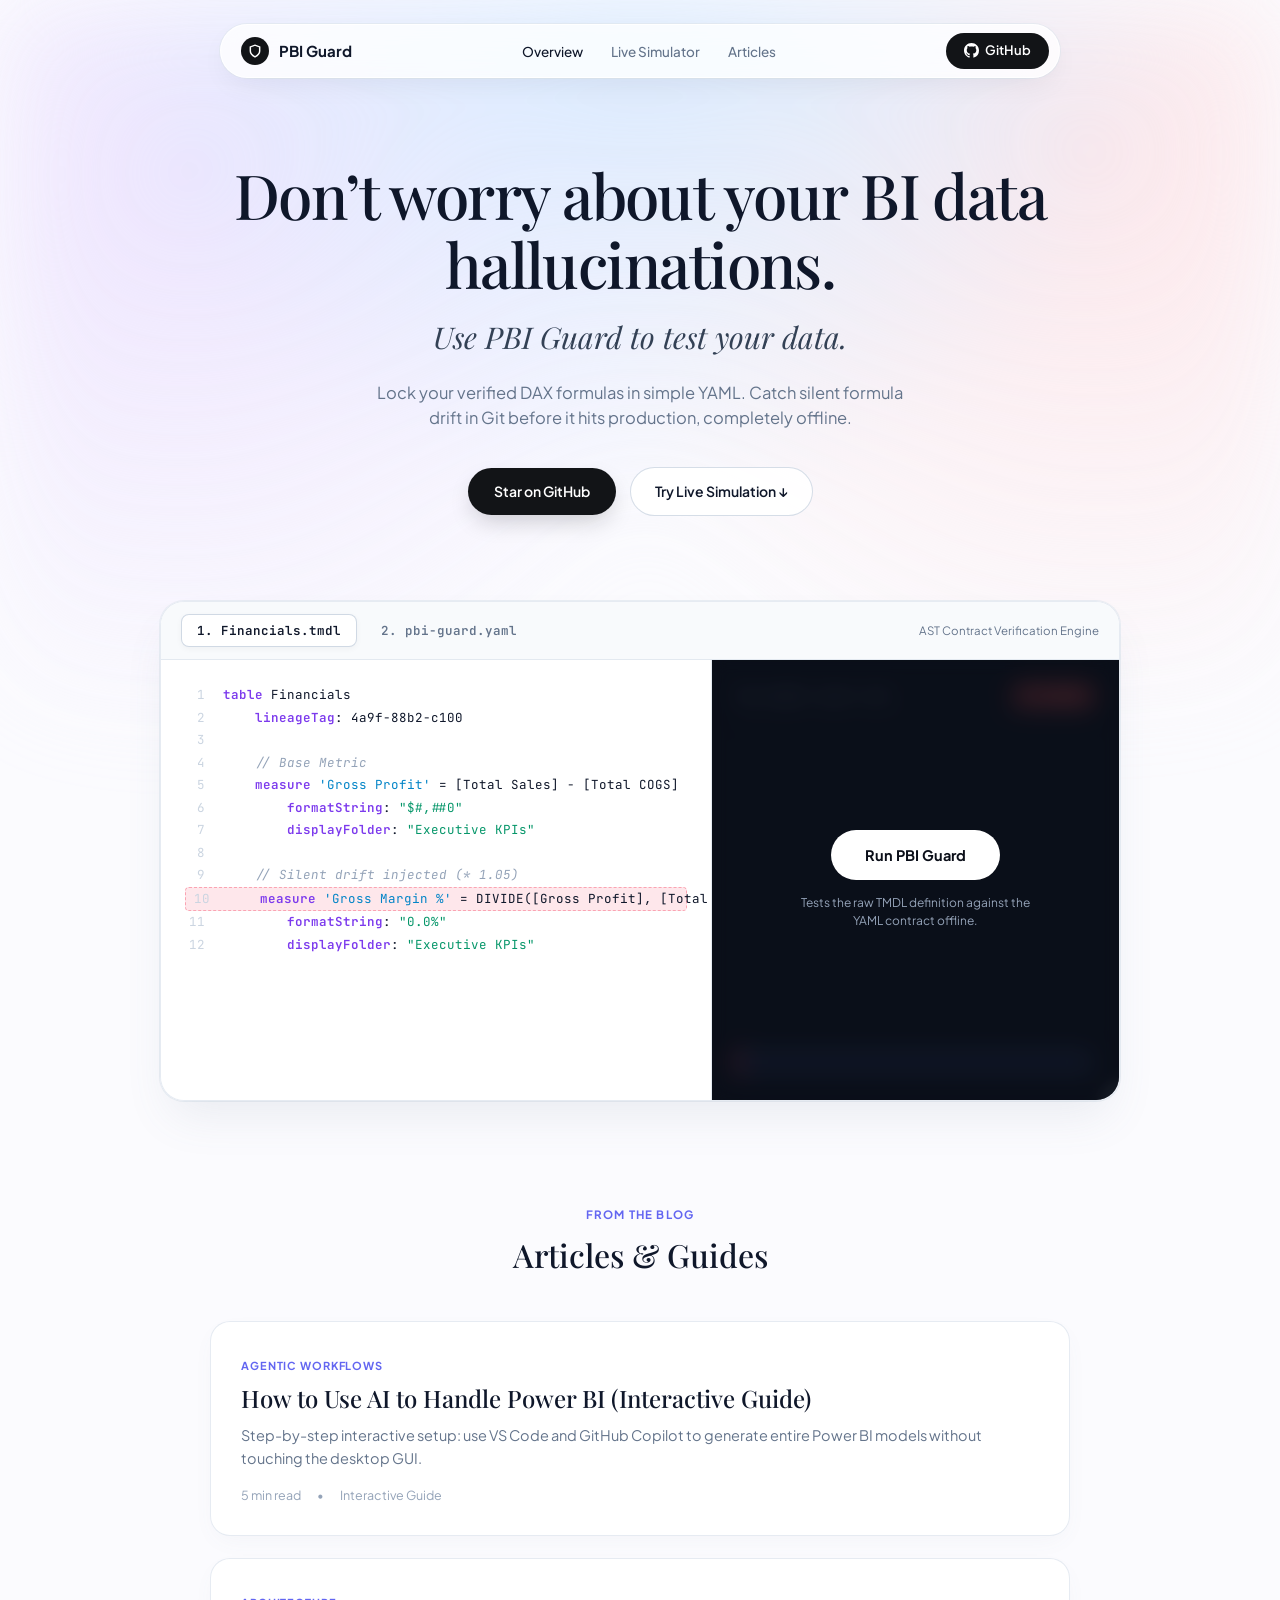
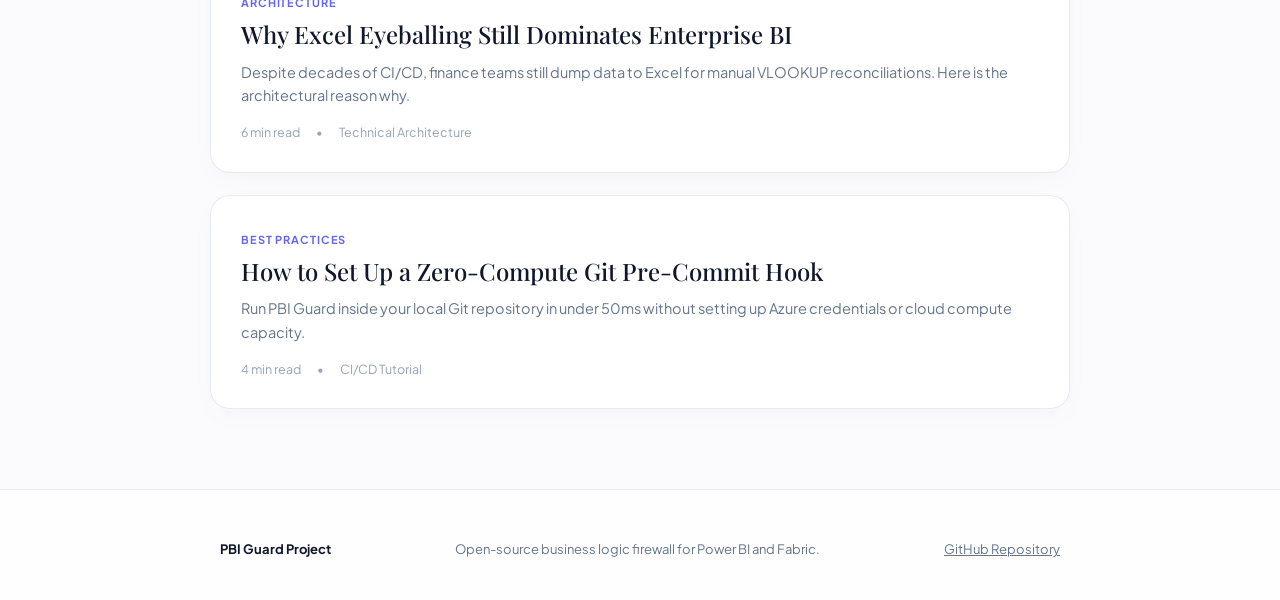
==== commit 6704f9ce: "Add portal v1" ====
--- a/docs/index.html
+++ b/docs/index.html
@@ -4,684 +4,19 @@
   <meta charset="UTF-8" />
   <meta name="viewport" content="width=device-width, initial-scale=1.0" />
   <title>PBI Guard: The Business Logic Firewall for Power BI</title>
-
   <link rel="preconnect" href="https://fonts.googleapis.com">
   <link rel="preconnect" href="https://fonts.gstatic.com" crossorigin>
   <link href="https://fonts.googleapis.com/css2?family=Plus+Jakarta+Sans:wght@400;500;600;700&family=Playfair+Display:ital,wght@0,500;0,600;1,400&family=JetBrains+Mono:wght@400;500;600&display=swap" rel="stylesheet">
-
-  <style>
-    :root {
-      --bg-base: #fbfbfe;
-      --text-main: #0f172a;
-      --text-muted: #64748b;
-      --text-subtle: #94a3b8;
-
-      --brand-dark: #121417;
-      --brand-glow-sky: #cfe6ff;
-      --brand-glow-lavender: #ece2fe;
-      --brand-glow-blush: #fde5e8;
-
-      --card-bg: rgba(255, 255, 255, 0.88);
-      --card-border: rgba(226, 232, 240, 0.85);
-      --card-shadow: 0 24px 48px -12px rgba(100, 116, 139, 0.12), 0 0 0 1px rgba(226, 232, 240, 0.7);
-
-      --font-sans: 'Plus Jakarta Sans', -apple-system, sans-serif;
-      --font-serif: 'Playfair Display', Georgia, serif;
-      --font-mono: 'JetBrains Mono', monospace;
-    }
-
-    * {
-      box-sizing: border-box;
-      margin: 0;
-      padding: 0;
-      -webkit-font-smoothing: antialiased;
-    }
-
-    body {
-      background-color: var(--bg-base);
-      color: var(--text-main);
-      font-family: var(--font-sans);
-      overflow-x: hidden;
-      line-height: 1.5;
-    }
-
-    .aurora-bg {
-      position: absolute;
-      top: 0;
-      left: 0;
-      right: 0;
-      height: 980px;
-      background:
-        radial-gradient(circle at 50% -8%, var(--brand-glow-sky) 0%, transparent 48%),
-        radial-gradient(circle at 14% 18%, var(--brand-glow-lavender) 0%, transparent 42%),
-        radial-gradient(circle at 86% 16%, var(--brand-glow-blush) 0%, transparent 42%);
-      opacity: 0.9;
-      z-index: -1;
-      pointer-events: none;
-      filter: blur(48px);
-    }
-
-    /* 1. NAVBAR */
-    .nav-wrapper {
-      position: fixed;
-      top: 24px;
-      left: 0;
-      right: 0;
-      display: flex;
-      justify-content: center;
-      z-index: 1000;
-      padding: 0 20px;
-      transition: transform 0.38s cubic-bezier(0.16, 1, 0.3, 1), opacity 0.3s ease;
-    }
-
-    .nav-wrapper.nav-hidden {
-      transform: translateY(-140%);
-      opacity: 0;
-    }
-
-    .navbar {
-      display: flex;
-      align-items: center;
-      justify-content: space-between;
-      width: 100%;
-      max-width: 840px;
-      padding: 8px 10px 8px 20px;
-      background: rgba(255, 255, 255, 0.8);
-      backdrop-filter: blur(20px) saturate(180%);
-      -webkit-backdrop-filter: blur(20px) saturate(180%);
-      border: 1px solid rgba(255, 255, 255, 0.95);
-      border-radius: 999px;
-      box-shadow: 0 10px 30px -8px rgba(15, 23, 42, 0.08), 0 0 0 1px rgba(226, 232, 240, 0.7);
-    }
-
-    .nav-brand {
-      display: flex;
-      align-items: center;
-      gap: 10px;
-      text-decoration: none;
-      color: var(--text-main);
-      font-weight: 700;
-      font-size: 15px;
-      cursor: pointer;
-    }
-
-    .brand-icon {
-      width: 28px;
-      height: 28px;
-      border-radius: 50%;
-      background: var(--brand-dark);
-      display: flex;
-      align-items: center;
-      justify-content: center;
-      color: white;
-    }
-
-    .nav-links {
-      display: flex;
-      align-items: center;
-      gap: 28px;
-      list-style: none;
-    }
-
-    .nav-link {
-      text-decoration: none;
-      color: var(--text-muted);
-      font-size: 13.5px;
-      font-weight: 500;
-      transition: color 0.2s ease;
-      cursor: pointer;
-    }
-
-    .nav-link:hover, .nav-link.active {
-      color: var(--text-main);
-    }
-
-    .nav-cta {
-      background: var(--brand-dark);
-      color: white;
-      text-decoration: none;
-      padding: 8px 18px;
-      border-radius: 999px;
-      font-size: 13px;
-      font-weight: 600;
-      transition: all 0.2s ease;
-      display: flex;
-      align-items: center;
-      gap: 6px;
-    }
-
-    .nav-cta:hover {
-      background: #27272a;
-      transform: translateY(-1px);
-    }
-
-    /* 2. HERO */
-    .hero {
-      padding: 160px 20px 45px;
-      text-align: center;
-      max-width: 860px;
-      margin: 0 auto;
-    }
-
-    .hero-title {
-      font-family: var(--font-serif);
-      font-weight: 500;
-      font-size: clamp(38px, 5.5vw, 62px);
-      line-height: 1.12;
-      letter-spacing: -0.025em;
-      color: var(--text-main);
-      margin-bottom: 16px;
-    }
-
-    .hero-subtitle {
-      font-family: var(--font-serif);
-      font-size: clamp(22px, 3vw, 30px);
-      font-style: italic;
-      font-weight: 400;
-      color: #334155;
-      margin-bottom: 20px;
-    }
-
-    .hero-desc {
-      font-size: 16.5px;
-      color: var(--text-muted);
-      max-width: 540px;
-      margin: 0 auto 36px;
-      line-height: 1.55;
-    }
-
-    .hero-actions {
-      display: flex;
-      align-items: center;
-      justify-content: center;
-      gap: 14px;
-      flex-wrap: wrap;
-    }
-
-    .btn-github-primary {
-      background: var(--brand-dark);
-      color: #ffffff;
-      padding: 13px 26px;
-      border-radius: 999px;
-      font-size: 14px;
-      font-weight: 600;
-      text-decoration: none;
-      display: inline-flex;
-      align-items: center;
-      gap: 10px;
-      transition: all 0.2s ease;
-      box-shadow: 0 10px 24px -6px rgba(18, 19, 22, 0.22);
-    }
-
-    .btn-github-primary:hover {
-      background: #27272a;
-      transform: translateY(-1px);
-    }
-
-    .btn-scroll-sim {
-      background: rgba(255, 255, 255, 0.9);
-      color: var(--text-main);
-      padding: 13px 24px;
-      border-radius: 999px;
-      font-size: 14px;
-      font-weight: 600;
-      text-decoration: none;
-      border: 1px solid rgba(203, 213, 225, 0.8);
-      transition: all 0.2s ease;
-      cursor: pointer;
-    }
-
-    .btn-scroll-sim:hover {
-      background: #ffffff;
-      border-color: #94a3b8;
-    }
-
-    /* 3. SIMULATOR */
-    .sim-section {
-      max-width: 1000px;
-      margin: 40px auto 100px;
-      padding: 0 20px;
-    }
-
-    .sim-card {
-      background: var(--card-bg);
-      backdrop-filter: blur(24px);
-      -webkit-backdrop-filter: blur(24px);
-      border: 1px solid var(--card-border);
-      border-radius: 24px;
-      box-shadow: var(--card-shadow);
-      overflow: hidden;
-    }
-
-    .sim-toolbar {
-      padding: 12px 20px;
-      background: rgba(248, 250, 252, 0.9);
-      border-bottom: 1px solid rgba(226, 232, 240, 0.9);
-      display: flex;
-      align-items: center;
-      justify-content: space-between;
-      flex-wrap: wrap;
-      gap: 12px;
-    }
-
-    .sim-tabs-group {
-      display: flex;
-      align-items: center;
-      gap: 8px;
-    }
-
-    .sim-tab {
-      padding: 7px 15px;
-      border-radius: 8px;
-      font-size: 12.5px;
-      font-weight: 600;
-      font-family: var(--font-mono);
-      border: 1px solid transparent;
-      background: transparent;
-      color: var(--text-muted);
-      cursor: pointer;
-      display: flex;
-      align-items: center;
-      gap: 8px;
-      transition: all 0.2s ease;
-    }
-
-    .sim-tab.active {
-      background: #ffffff;
-      color: var(--text-main);
-      border-color: rgba(203, 213, 225, 0.9);
-      box-shadow: 0 2px 6px rgba(0,0,0,0.04);
-    }
-
-    .sim-body-grid {
-      display: grid;
-      grid-template-columns: 1.15fr 0.85fr;
-      min-height: 440px;
-      position: relative;
-    }
-
-    @media (max-width: 860px) {
-      .sim-body-grid { grid-template-columns: 1fr; }
-    }
-
-    .editor-pane {
-      padding: 24px;
-      background: rgba(255, 255, 255, 0.55);
-      border-right: 1px solid rgba(226, 232, 240, 0.9);
-      font-family: var(--font-mono);
-      font-size: 12.5px;
-      line-height: 1.8;
-      overflow-x: auto;
-    }
-
-    .code-gutter-line { display: flex; gap: 18px; }
-    .line-no { color: #cbd5e1; user-select: none; text-align: right; width: 20px; flex-shrink: 0; }
-    .line-text { white-space: pre; }
-    .kwd { color: #7c3aed; font-weight: 600; }
-    .prop { color: #0284c7; }
-    .str { color: #059669; }
-    .cmt { color: #94a3b8; font-style: italic; }
-    .val { color: #d97706; }
-    .line-drift-alert {
-      background: rgba(244, 63, 94, 0.12);
-      border-radius: 4px;
-      padding: 0 4px;
-      border: 1px dashed rgba(244, 63, 94, 0.4);
-    }
-
-    .terminal-container {
-      position: relative;
-      background: #0b0f19;
-      color: #e2e8f0;
-      display: flex;
-      flex-direction: column;
-    }
-
-    .terminal-pane {
-      padding: 24px;
-      font-family: var(--font-mono);
-      font-size: 12px;
-      flex: 1;
-      display: flex;
-      flex-direction: column;
-      justify-content: space-between;
-      overflow-y: auto;
-      transition: filter 0.3s ease;
-    }
-
-    .terminal-pane.blurred {
-      filter: blur(10px);
-      user-select: none;
-      pointer-events: none;
-    }
-
-    .terminal-overlay {
-      position: absolute;
-      inset: 0;
-      display: flex;
-      flex-direction: column;
-      align-items: center;
-      justify-content: center;
-      z-index: 20;
-      background: rgba(11, 15, 25, 0.4);
-      backdrop-filter: blur(8px);
-      -webkit-backdrop-filter: blur(8px);
-      transition: opacity 0.3s ease, visibility 0.3s ease;
-      padding: 20px;
-      text-align: center;
-    }
-
-    .terminal-overlay.hidden {
-      opacity: 0;
-      visibility: hidden;
-      pointer-events: none;
-    }
-
-    .btn-run-centered {
-      background: #ffffff;
-      color: #0b0f19;
-      border: none;
-      padding: 16px 34px;
-      border-radius: 999px;
-      font-size: 14.5px;
-      font-weight: 700;
-      font-family: var(--font-sans);
-      cursor: pointer;
-      display: inline-flex;
-      align-items: center;
-      gap: 10px;
-      box-shadow: 0 16px 36px -6px rgba(0, 0, 0, 0.5), 0 0 0 1px rgba(255, 255, 255, 0.8);
-      transition: all 0.25s cubic-bezier(0.16, 1, 0.3, 1);
-    }
-
-    .btn-run-centered:hover {
-      transform: scale(1.04) translateY(-2px);
-      box-shadow: 0 20px 42px -6px rgba(56, 189, 248, 0.35);
-      background: #f8fafc;
-    }
-
-    .overlay-hint {
-      margin-top: 14px;
-      font-size: 12px;
-      color: #94a3b8;
-      max-width: 260px;
-      line-height: 1.5;
-    }
-
-    .term-meta {
-      display: flex;
-      justify-content: space-between;
-      align-items: center;
-      padding-bottom: 12px;
-      border-bottom: 1px solid #1e293b;
-      margin-bottom: 16px;
-      font-size: 11px;
-      color: #64748b;
-      text-transform: uppercase;
-      letter-spacing: 0.05em;
-    }
-
-    .term-status-badge {
-      padding: 3px 8px;
-      border-radius: 4px;
-      font-size: 10.5px;
-      font-weight: 700;
-    }
-
-    .status-blocked { background: rgba(239, 68, 68, 0.2); color: #f87171; border: 1px solid rgba(239, 68, 68, 0.3); }
-    .status-passed { background: rgba(16, 185, 129, 0.2); color: #34d399; border: 1px solid rgba(16, 185, 129, 0.3); }
-
-    .term-logs {
-      display: flex;
-      flex-direction: column;
-      gap: 10px;
-      line-height: 1.6;
-    }
-
-    .log-entry { display: flex; gap: 8px; }
-    .log-dim { color: #64748b; }
-    .log-err { color: #ef4444; font-weight: 600; }
-    .log-ok { color: #10b981; font-weight: 600; }
-
-    .term-action-box {
-      margin-top: 16px;
-      padding: 14px;
-      background: #131b2e;
-      border-radius: 10px;
-      border-left: 3px solid #f43f5e;
-      display: flex;
-      flex-direction: column;
-      gap: 10px;
-    }
-
-    .term-action-box.box-passed { border-left-color: #10b981; }
-
-    .btn-fix-action {
-      background: #38bdf8;
-      color: #0b0f19;
-      border: none;
-      padding: 9px 16px;
-      border-radius: 6px;
-      font-size: 12px;
-      font-weight: 700;
-      font-family: var(--font-sans);
-      cursor: pointer;
-      display: inline-flex;
-      align-items: center;
-      justify-content: center;
-      gap: 8px;
-    }
-
-    .btn-fix-action:hover { background: #7dd3fc; }
-
-    .btn-reset-sim {
-      background: none;
-      border: none;
-      color: #64748b;
-      font-size: 11px;
-      cursor: pointer;
-      text-decoration: underline;
-      align-self: center;
-      margin-top: 4px;
-    }
-
-    /* 4. ARTICLES VIEW */
-    .view-container { display: block; }
-    .view-hidden { display: none !important; }
-
-    .articles-hero {
-      text-align: center;
-      padding: 140px 20px 40px;
-      max-width: 780px;
-      margin: 0 auto;
-    }
-
-    .articles-grid {
-      max-width: 900px;
-      margin: 20px auto 80px;
-      padding: 0 20px;
-      display: flex;
-      flex-direction: column;
-      gap: 22px;
-    }
-
-    .article-row-card {
-      background: var(--card-bg);
-      border: 1px solid var(--card-border);
-      border-radius: 20px;
-      padding: 30px;
-      box-shadow: 0 8px 24px -6px rgba(100, 116, 139, 0.06);
-      text-decoration: none;
-      color: inherit;
-      display: block;
-      transition: all 0.2s ease;
-      cursor: pointer;
-    }
-
-    .article-row-card:hover {
-      transform: translateY(-2px);
-      box-shadow: var(--card-shadow);
-      border-color: #cbd5e1;
-    }
-
-    .article-tag {
-      font-size: 11px;
-      font-weight: 700;
-      text-transform: uppercase;
-      letter-spacing: 0.08em;
-      color: #6366f1;
-      margin-bottom: 8px;
-      display: inline-block;
-    }
-
-    .article-title {
-      font-family: var(--font-serif);
-      font-size: 24px;
-      font-weight: 500;
-      color: var(--text-main);
-      margin-bottom: 10px;
-      line-height: 1.3;
-    }
-
-    .article-snippet {
-      font-size: 14.5px;
-      color: var(--text-muted);
-      line-height: 1.6;
-    }
-
-    .article-meta {
-      margin-top: 16px;
-      font-size: 12.5px;
-      color: var(--text-subtle);
-      display: flex;
-      gap: 16px;
-    }
-
-    .article-reader-container {
-      max-width: 760px;
-      margin: 130px auto 100px;
-      padding: 0 20px;
-    }
-
-    .btn-back {
-      background: none;
-      border: none;
-      color: var(--text-muted);
-      font-size: 13.5px;
-      font-weight: 600;
-      cursor: pointer;
-      display: inline-flex;
-      align-items: center;
-      gap: 6px;
-      margin-bottom: 24px;
-      text-decoration: none;
-    }
-
-    .btn-back:hover { color: var(--text-main); }
-
-    .reader-body {
-      font-size: 16.5px;
-      line-height: 1.85;
-      color: #334155;
-    }
-
-    .reader-body p { margin-bottom: 22px; }
-    .reader-body h2, .reader-body h3 { font-family: var(--font-serif); font-size: 24px; color: var(--text-main); margin: 34px 0 14px; }
-    .reader-body ul, .reader-body ol { margin: 0 0 22px 24px; line-height: 1.8; }
-    .reader-body li { margin-bottom: 8px; }
-    .reader-body code { font-family: var(--font-mono); font-size: 14px; background: rgba(0,0,0,0.04); padding: 2px 6px; border-radius: 4px; }
-
-    .article-end-cta {
-      margin-top: 60px;
-      padding: 44px 32px;
-      background:
-        radial-gradient(circle at 10% 20%, var(--brand-glow-blush) 0%, transparent 55%),
-        radial-gradient(circle at 90% 80%, var(--brand-glow-sky) 0%, transparent 50%),
-        rgba(255, 255, 255, 0.95);
-      border: 1px solid var(--card-border);
-      border-radius: 28px;
-      box-shadow: 0 20px 40px -10px rgba(100, 116, 139, 0.1);
-      text-align: center;
-      position: relative;
-      overflow: hidden;
-    }
-
-    .cta-eyebrow {
-      font-size: 11.5px;
-      font-weight: 700;
-      text-transform: uppercase;
-      letter-spacing: 0.1em;
-      color: #6366f1;
-      margin-bottom: 10px;
-      display: block;
-    }
-
-    .cta-heading {
-      font-family: var(--font-serif);
-      font-size: clamp(24px, 3.5vw, 32px);
-      font-weight: 500;
-      color: var(--text-main);
-      margin-bottom: 12px;
-      line-height: 1.25;
-    }
-
-    .cta-subtext {
-      font-size: 14.5px;
-      color: var(--text-muted);
-      max-width: 520px;
-      margin: 0 auto 28px;
-    }
-
-    .btn-article-guard-cta {
-      background: var(--brand-dark);
-      color: #ffffff;
-      padding: 15px 28px;
-      border-radius: 999px;
-      font-size: 14px;
-      font-weight: 600;
-      text-decoration: none;
-      display: inline-flex;
-      align-items: center;
-      gap: 10px;
-      box-shadow: 0 12px 28px -6px rgba(18, 19, 22, 0.28);
-      cursor: pointer;
-      border: none;
-      font-family: var(--font-sans);
-    }
-
-    .btn-article-guard-cta:hover {
-      background: #27272a;
-      transform: translateY(-2px);
-    }
-
-    footer {
-      border-top: 1px solid rgba(226, 232, 240, 0.8);
-      padding: 50px 20px 40px;
-      text-align: center;
-      background: rgba(255, 255, 255, 0.7);
-    }
-
-    .footer-inner {
-      max-width: 840px;
-      margin: 0 auto;
-      display: flex;
-      justify-content: space-between;
-      align-items: center;
-      flex-wrap: wrap;
-      gap: 16px;
-      font-size: 13px;
-      color: var(--text-muted);
-    }
-  </style>
+  <link rel="stylesheet" href="css/style.css">
 </head>
 <body>
 
   <div class="aurora-bg"></div>
 
-  <!-- 1. NAVBAR -->
+  <!-- NAVBAR -->
   <header class="nav-wrapper" id="navWrapper">
     <nav class="navbar">
-      <a href="#/" class="nav-brand" id="navBrandLink">
+      <a href="index.html" class="nav-brand">
         <div class="brand-icon">
           <svg width="14" height="14" viewBox="0 0 24 24" fill="none" stroke="currentColor" stroke-width="2.5">
             <path d="M12 22s8-4 8-10V5l-8-3-8 3v7c0 6 8 10 8 10z"/>
@@ -691,9 +26,9 @@
       </a>
 
       <ul class="nav-links">
-        <li><a href="#/" class="nav-link" id="navLinkHome">Overview</a></li>
-        <li><a href="#/simulator" class="nav-link" id="navLinkSim">Live Simulator</a></li>
-        <li><a href="#/articles" class="nav-link" id="navLinkArticles">Articles</a></li>
+        <li><a href="index.html" class="nav-link active">Overview</a></li>
+        <li><a href="#simulator" class="nav-link">Live Simulator</a></li>
+        <li><a href="#articles" class="nav-link">Articles</a></li>
       </ul>
 
       <a href="https://github.com/Patens-dev/pbi-guard" target="_blank" class="nav-cta">
@@ -705,19 +40,19 @@
     </nav>
   </header>
 
-  <!-- VIEW A: MAIN OVERVIEW -->
-  <div id="viewMain" class="view-container">
+  <!-- HERO -->
+  <main>
     <section class="hero">
       <h1 class="hero-title">Don’t worry about your BI data hallucinations.</h1>
       <p class="hero-subtitle">Use PBI Guard to test your data.</p>
       <p class="hero-desc">Lock your verified DAX formulas in simple YAML. Catch silent formula drift in Git before it hits production, completely offline.</p>
       <div class="hero-actions">
         <a href="https://github.com/Patens-dev/pbi-guard" target="_blank" class="btn-github-primary">Star on GitHub</a>
-        <a href="#/simulator" class="btn-scroll-sim" id="btnHeroSimScroll">Try Live Simulation ↓</a>
+        <a href="#simulator" class="btn-scroll-sim">Try Live Simulation ↓</a>
       </div>
     </section>
 
-    <!-- LIVE SIMULATION -->
+    <!-- LIVE SIMULATOR -->
     <section class="sim-section" id="simulator">
       <div class="sim-card">
         <div class="sim-toolbar">
@@ -750,42 +85,38 @@
       </div>
     </section>
 
-    <!-- ARTICLES HOME PREVIEW -->
-    <section class="articles-grid" style="margin-top: 40px;">
+    <!-- ARTICLES LIST (Points to real HTML files) -->
+    <section class="articles-grid" id="articles">
       <div style="text-align: center; margin-bottom: 20px;">
         <span style="font-size: 11.5px; font-weight: 700; text-transform: uppercase; letter-spacing: 0.1em; color: #6366f1;">From the Blog</span>
         <h2 style="font-family: var(--font-serif); font-size: 32px; font-weight: 500; margin-top: 6px;">Articles & Guides</h2>
       </div>
-      <div id="homeArticlesList" style="display:flex; flex-direction:column; gap:22px;"></div>
+
+      <!-- Card 3: Interactive Guide -->
+      <a href="articles/article-03.html" class="article-row-card">
+        <span class="article-tag">Agentic Workflows</span>
+        <h3 class="article-title">How to Use AI to Handle Power BI (Interactive Guide)</h3>
+        <p class="article-snippet">Step-by-step interactive setup: use VS Code and GitHub Copilot to generate entire Power BI models without touching the desktop GUI.</p>
+        <div class="article-meta"><span>5 min read</span> • <span>Interactive Guide</span></div>
+      </a>
+
+      <!-- Card 1: Why test -->
+      <a href="articles/article-01.html" class="article-row-card">
+        <span class="article-tag">Architecture</span>
+        <h3 class="article-title">Why Excel Eyeballing Still Dominates Enterprise BI</h3>
+        <p class="article-snippet">Despite decades of CI/CD, finance teams still dump data to Excel for manual VLOOKUP reconciliations. Here is the architectural reason why.</p>
+        <div class="article-meta"><span>6 min read</span> • <span>Technical Architecture</span></div>
+      </a>
+
+      <!-- Card 2: Hook -->
+      <a href="articles/article-02.html" class="article-row-card">
+        <span class="article-tag">Best Practices</span>
+        <h3 class="article-title">How to Set Up a Zero-Compute Git Pre-Commit Hook</h3>
+        <p class="article-snippet">Run PBI Guard inside your local Git repository in under 50ms without setting up Azure credentials or cloud compute capacity.</p>
+        <div class="article-meta"><span>4 min read</span> • <span>CI/CD Tutorial</span></div>
+      </a>
     </section>
-  </div>
-
-  <!-- VIEW B: ARTICLES HUB -->
-  <div id="viewArticles" class="view-container view-hidden">
-    <div class="articles-hero">
-      <span style="font-size: 12px; font-weight: 700; text-transform: uppercase; letter-spacing: 0.1em; color: #6366f1;">Documentation & Insights</span>
-      <h1 style="font-family: var(--font-serif); font-size: 44px; font-weight: 500; margin-top: 10px;">Articles & Guides</h1>
-      <p style="color: var(--text-muted); font-size: 16px; margin-top: 12px;">Technical essays on TMDL parsing, deterministic DAX validation, and preventing BI formula drift.</p>
-    </div>
-    <div class="articles-grid" id="fullArticlesList"></div>
-  </div>
-
-  <!-- VIEW C: ARTICLE READER -->
-  <div id="viewArticleReader" class="view-container view-hidden">
-    <div class="article-reader-container">
-      <a href="#/articles" class="btn-back">← Back to Articles</a>
-      <div id="readerHeader"></div>
-      <div class="reader-body" id="readerBody"></div>
-      <div class="article-end-cta">
-        <span class="cta-eyebrow">Prevent Formula Drift</span>
-        <h3 class="cta-heading">Protect your board-level KPIs today.</h3>
-        <p class="cta-subtext">Stop spending Sunday nights cross-referencing numbers in Excel or worrying about LLM formula mutations.</p>
-        <button class="btn-article-guard-cta" onclick="window.location.hash = '#/simulator'">
-          <span>Tired of AI hallucinating your PowerBI? Add the guardrails with PBI Guard →</span>
-        </button>
-      </div>
-    </div>
-  </div>
+  </main>
 
   <footer>
     <div class="footer-inner">
@@ -796,268 +127,20 @@
   </footer>
 
   <script>
-    // 1. NAVBAR SCROLL
+    // NAVBAR HIDE ON SCROLL
     let lastScrollY = window.scrollY;
     const navWrapper = document.getElementById('navWrapper');
     window.addEventListener('scroll', () => {
       const currentScrollY = window.scrollY;
       if (currentScrollY > lastScrollY && currentScrollY > 60) {
-        if (navWrapper) navWrapper.classList.add('nav-hidden');
+        navWrapper.classList.add('nav-hidden');
       } else {
-        if (navWrapper) navWrapper.classList.remove('nav-hidden');
+        navWrapper.classList.remove('nav-hidden');
       }
       lastScrollY = currentScrollY;
     }, { passive: true });
 
-    // 2. ARTICLES MANIFEST
-    const articlesManifest = [
-      {
-        slug: "why-excel-eyeballing-still-dominates-enterprise-bi",
-        file: "articles/article-01.html",
-        tag: "Architecture",
-        title: "Why Excel Eyeballing Still Dominates Enterprise BI",
-        snippet: "Despite decades of CI/CD, finance teams still dump data to Excel for manual VLOOKUP reconciliations. Here is the architectural reason why.",
-        date: "September 2026",
-        readTime: "6 min read"
-      },
-      {
-        slug: "the-danger-of-power-bi-mcp-and-copilot-in-vs-code",
-        file: "articles/article-03.html",
-        tag: "Agentic Workflows",
-        title: "How to Use AI to Handle Power BI (Interactive Guide)",
-        snippet: "Step-by-step interactive wizard: use VS Code and GitHub Copilot to generate entire Power BI TMDL models without touching the desktop GUI.",
-        date: "September 2026",
-        readTime: "5 min read"
-      },
-
-    ];
-
-    function renderArticlesList() {
-      const renderCard = art => `
-        <a href="#/articles/${art.slug}" class="article-row-card">
-          <span class="article-tag">${art.tag}</span>
-          <h3 class="article-title">${art.title}</h3>
-          <p class="article-snippet">${art.snippet}</p>
-          <div class="article-meta"><span>${art.readTime}</span> • <span>${art.tag}</span></div>
-        </a>
-      `;
-      const homeList = document.getElementById('homeArticlesList');
-      const fullList = document.getElementById('fullArticlesList');
-      if (homeList) homeList.innerHTML = articlesManifest.slice(0, 2).map(renderCard).join('');
-      if (fullList) fullList.innerHTML = articlesManifest.map(renderCard).join('');
-    }
-
-    // 3. ROUTER & ARTICLE LOADER
-    const viewMain = document.getElementById('viewMain');
-    const viewArticles = document.getElementById('viewArticles');
-    const viewArticleReader = document.getElementById('viewArticleReader');
-    const navLinkHome = document.getElementById('navLinkHome');
-    const navLinkSim = document.getElementById('navLinkSim');
-    const navLinkArticles = document.getElementById('navLinkArticles');
-
-    async function loadArticleContent(article) {
-      const readerHeader = document.getElementById('readerHeader');
-      const readerBody = document.getElementById('readerBody');
-      if (readerHeader) {
-        readerHeader.innerHTML = `
-          <span class="article-tag">${article.tag}</span>
-          <h1 style="font-family: var(--font-serif); font-size: 38px; line-height: 1.2; margin: 8px 0 16px;">${article.title}</h1>
-          <div style="font-size: 13px; color: var(--text-subtle); margin-bottom: 30px;">Published ${article.date} •${article.readTime} • By PBI Guard Core Team</div>
-        `;
-      }
-      if (readerBody) {
-        readerBody.innerHTML = '<p style="color:#64748b;">Loading article content...</p>';
-        try {
-          const res = await fetch(article.file);
-          if (!res.ok) throw new Error(`HTTP error ${res.status}`);
-          const html = await res.text();
-          readerBody.innerHTML = html;
-          initGuideController();
-        } catch (err) {
-          readerBody.innerHTML = `<p style="color:#ef4444;">Could not load ${article.file}:${err.message}. If testing locally, please serve this folder using a local web server.</p>`;
-        }
-      }
-    }
-
-    function handleRoute() {
-      const hash = window.location.hash || '#/';
-      if (navLinkHome) navLinkHome.classList.remove('active');
-      if (navLinkSim) navLinkSim.classList.remove('active');
-      if (navLinkArticles) navLinkArticles.classList.remove('active');
-
-      if (viewMain) viewMain.classList.add('view-hidden');
-      if (viewArticles) viewArticles.classList.add('view-hidden');
-      if (viewArticleReader) viewArticleReader.classList.add('view-hidden');
-
-      if (hash.startsWith('#/articles/')) {
-        const slug = hash.replace('#/articles/', '').trim();
-        const art = articlesManifest.find(a => a.slug === slug);
-        if (art) {
-          if (viewArticleReader) viewArticleReader.classList.remove('view-hidden');
-          if (navLinkArticles) navLinkArticles.classList.add('active');
-          window.scrollTo({ top: 0, behavior: 'smooth' });
-          loadArticleContent(art);
-        } else {
-          window.location.hash = '#/articles';
-        }
-      } else if (hash === '#/articles') {
-        if (viewArticles) viewArticles.classList.remove('view-hidden');
-        if (navLinkArticles) navLinkArticles.classList.add('active');
-        window.scrollTo({ top: 0, behavior: 'smooth' });
-      } else if (hash === '#/simulator') {
-        if (viewMain) viewMain.classList.remove('view-hidden');
-        if (navLinkSim) navLinkSim.classList.add('active');
-        setTimeout(() => {
-          const sim = document.getElementById('simulator');
-          if (sim) sim.scrollIntoView({ behavior: 'smooth' });
-        }, 50);
-      } else {
-        if (viewMain) viewMain.classList.remove('view-hidden');
-        if (navLinkHome) navLinkHome.classList.add('active');
-        window.scrollTo({ top: 0, behavior: 'smooth' });
-      }
-    }
-
-    window.addEventListener('hashchange', handleRoute);
-
-    // 4. INTERACTIVE GUIDE CONTROLLER (Event Delegation: 100% resilient)
-    let guideState = {
-      currentStep: 1,
-      viewMode: 'wizard',
-      completed: {},
-      prompts: {
-        calendar: 'Inspect my model. Create a complete Calendar table in TMDL using CALENDARAUTO with Year, Month, and Quarter columns.',
-        measures: 'Look at the Sales table. Add three measures: Total Revenue, Total Cost, and Gross Margin percentage using the DIVIDE function.',
-        visual: 'Add a new card visual to page 1 bound to the Total Revenue measure.'
-      },
-      activePromptKey: 'calendar'
-    };
-
-    function initGuideController() {
-      const pillsContainer = document.getElementById('stepPillsContainer');
-      if (!pillsContainer) return; // Not on the guide article
-
-      guideState.currentStep = 1;
-      renderStepPills();
-      applyGuideUI();
-    }
-
-    function renderStepPills() {
-      const container = document.getElementById('stepPillsContainer');
-      if (!container) return;
-      let html = '';
-      for (let i = 1; i <= 10; i++) {
-        const isActive = (guideState.viewMode === 'wizard' && guideState.currentStep === i) ? 'active' : '';
-        const isDone = guideState.completed[i] ? 'completed' : '';
-        const checkIcon = guideState.completed[i] ? '✓ ' : '';
-        html += `<button class="step-pill ${isActive} ${isDone}" data-action="jump-step" data-step="${i}">${checkIcon}Step${i}</button>`;
-      }
-      container.innerHTML = html;
-    }
-
-    function applyGuideUI() {
-      for (let i = 1; i <= 10; i++) {
-        const card = document.getElementById('stepCard' + i);
-        if (!card) continue;
-        if (guideState.viewMode === 'list') {
-          card.style.display = 'block';
-          card.classList.remove('active-step');
-        } else {
-          if (i === guideState.currentStep) {
-            card.style.display = 'block';
-            card.classList.add('active-step');
-          } else {
-            card.style.display = 'none';
-            card.classList.remove('active-step');
-          }
-        }
-      }
-
-      const wizardControls = document.getElementById('wizardControls');
-      if (wizardControls) {
-        wizardControls.style.display = (guideState.viewMode === 'wizard') ? 'flex' : 'none';
-        const btnPrev = document.getElementById('btnPrevStep');
-        const btnNext = document.getElementById('btnNextStep');
-        if (btnPrev) btnPrev.style.visibility = (guideState.currentStep === 1) ? 'hidden' : 'visible';
-        if (btnNext) btnNext.innerText = (guideState.currentStep === 10) ? 'Finish Guide ✓' : 'Next Step →';
-      }
-
-      const count = Object.keys(guideState.completed).filter(k => guideState.completed[k]).length;
-      const hudText = document.getElementById('hudProgressText');
-      if (hudText) hudText.innerText = `${count} of 10 Steps Completed`;
-
-      renderStepPills();
-    }
-
-    // Event Delegation on readerBody
-    const readerBodyElem = document.getElementById('readerBody');
-    if (readerBodyElem) {
-      readerBodyElem.addEventListener('click', e => {
-        const target = e.target.closest('[data-action]');
-        if (!target) return;
-        const action = target.getAttribute('data-action');
-
-        if (action === 'jump-step') {
-          const step = parseInt(target.getAttribute('data-step'), 10);
-          if (guideState.viewMode === 'list') {
-            const card = document.getElementById('stepCard' + step);
-            if (card) card.scrollIntoView({ behavior: 'smooth', block: 'center' });
-            return;
-          }
-          guideState.currentStep = step;
-          applyGuideUI();
-        } else if (action === 'next-step') {
-          if (guideState.currentStep < 10) {
-            guideState.currentStep++;
-            applyGuideUI();
-          }
-        } else if (action === 'prev-step') {
-          if (guideState.currentStep > 1) {
-            guideState.currentStep--;
-            applyGuideUI();
-          }
-        } else if (action === 'set-view') {
-          const mode = target.getAttribute('data-view');
-          guideState.viewMode = mode;
-          const btnWiz = document.getElementById('btnModeWizard');
-          const btnList = document.getElementById('btnModeList');
-          if (btnWiz && btnList) {
-            btnWiz.classList.toggle('active', mode === 'wizard');
-            btnList.classList.toggle('active', mode === 'list');
-          }
-          applyGuideUI();
-        } else if (action === 'prompt-tab') {
-          const key = target.getAttribute('data-prompt');
-          guideState.activePromptKey = key;
-          const parent = target.parentNode;
-          if (parent) {
-            parent.querySelectorAll('.sandbox-tab').forEach(t => t.classList.remove('active'));
-            target.classList.add('active');
-          }
-          const disp = document.getElementById('promptTextDisplay');
-          if (disp) disp.innerText = guideState.prompts[key];
-        } else if (action === 'copy-prompt') {
-          const text = guideState.prompts[guideState.activePromptKey];
-          navigator.clipboard.writeText(text).then(() => {
-            const copyBtn = document.getElementById('btnCopyPrompt');
-            if (copyBtn) {
-              copyBtn.innerText = 'Copied!';
-              setTimeout(() => { copyBtn.innerText = 'Copy Prompt'; }, 1800);
-            }
-          });
-        }
-      });
-
-      readerBodyElem.addEventListener('change', e => {
-        if (e.target.classList.contains('check-done-box')) {
-          const step = e.target.getAttribute('data-step');
-          guideState.completed[step] = e.target.checked;
-          applyGuideUI();
-        }
-      });
-    }
-
-    // 5. LIVE SIMULATOR LOGIC
+    // SIMULATOR LOGIC
     const simState = { isFixed: false, currentTab: 'tmdl' };
     const editorView = document.getElementById('editorView');
     const termOverlay = document.getElementById('termOverlay');
@@ -1072,52 +155,51 @@
     function getTmdlLines(isFixed) {
       if (!isFixed) {
         return [
-          { no: 1, text: `<span class="kwd">table</span> Financials` },
-          { no: 2, text: `    <span class="kwd">lineageTag</span>: 4a9f-88b2-c100` },
-          { no: 3, text: `` },
-          { no: 4, text: `    <span class="cmt">// Base Metric</span>` },
-          { no: 5, text: `    <span class="kwd">measure</span> <span class="prop">'Gross Profit'</span> = [Total Sales] - [Total COGS]` },
-          { no: 6, text: `        <span class="kwd">formatString</span>: <span class="str">"$#,##0"</span>` },
-          { no: 7, text: `        <span class="kwd">displayFolder</span>: <span class="str">"Executive KPIs"</span>` },
-          { no: 8, text: `` },
-          { no: 9, text: `    <span class="cmt">// Silent drift injected (* 1.05)</span>` },
-          { no: 10, alert: true, text: `    <span class="kwd">measure</span> <span class="prop">'Gross Margin %'</span> = DIVIDE([Gross Profit], [Total Sales], 0) * 1.05` },
-          { no: 11, text: `        <span class="kwd">formatString</span>: <span class="str">"0.0%"</span>` },
-          { no: 12, text: `        <span class="kwd">displayFolder</span>: <span class="str">"Executive KPIs"</span>` }
+          { no: 1, text: '<span class="kwd">table</span> Financials' },
+          { no: 2, text: '    <span class="kwd">lineageTag</span>: 4a9f-88b2-c100' },
+          { no: 3, text: '' },
+          { no: 4, text: '    <span class="cmt">// Base Metric</span>' },
+          { no: 5, text: '    <span class="kwd">measure</span> <span class="prop">\'Gross Profit\'</span> = [Total Sales] - [Total COGS]' },
+          { no: 6, text: '        <span class="kwd">formatString</span>: <span class="str">"$#,##0"</span>' },
+          { no: 7, text: '        <span class="kwd">displayFolder</span>: <span class="str">"Executive KPIs"</span>' },
+          { no: 8, text: '' },
+          { no: 9, text: '    <span class="cmt">// Silent drift injected (* 1.05)</span>' },
+          { no: 10, alert: true, text: '    <span class="kwd">measure</span> <span class="prop">\'Gross Margin %\'</span> = DIVIDE([Gross Profit], [Total Sales], 0) * 1.05' },
+          { no: 11, text: '        <span class="kwd">formatString</span>: <span class="str">"0.0%"</span>' },
+          { no: 12, text: '        <span class="kwd">displayFolder</span>: <span class="str">"Executive KPIs"</span>' }
         ];
       }
       return [
-        { no: 1, text: `<span class="kwd">table</span> Financials` },
-        { no: 2, text: `    <span class="kwd">lineageTag</span>: 4a9f-88b2-c100` },
-        { no: 3, text: `` },
-        { no: 4, text: `    <span class="cmt">// Base Metric</span>` },
-        { no: 5, text: `    <span class="kwd">measure</span> <span class="prop">'Gross Profit'</span> = [Total Sales] - [Total COGS]` },
-        { no: 6, text: `        <span class="kwd">formatString</span>: <span class="str">"$#,##0"</span>` },
-        { no: 7, text: `        <span class="kwd">displayFolder</span>: <span class="str">"Executive KPIs"</span>` },
-        { no: 8, text: `` },
-        { no: 9, text: `    <span class="cmt">// Reconciled formula</span>` },
-        { no: 10, text: `    <span class="kwd">measure</span> <span class="prop">'Gross Margin %'</span> = DIVIDE([Gross Profit], [Total Sales], 0)` },
-        { no: 11, text: `        <span class="kwd">formatString</span>: <span class="str">"0.0%"</span>` },
-        { no: 12, text: `        <span class="kwd">displayFolder</span>: <span class="str">"Executive KPIs"</span>` }
+        { no: 1, text: '<span class="kwd">table</span> Financials' },
+        { no: 2, text: '    <span class="kwd">lineageTag</span>: 4a9f-88b2-c100' },
+        { no: 3, text: '' },
+        { no: 4, text: '    <span class="cmt">// Base Metric</span>' },
+        { no: 5, text: '    <span class="kwd">measure</span> <span class="prop">\'Gross Profit\'</span> = [Total Sales] - [Total COGS]' },
+        { no: 6, text: '        <span class="kwd">formatString</span>: <span class="str">"$#,##0"</span>' },
+        { no: 7, text: '        <span class="kwd">displayFolder</span>: <span class="str">"Executive KPIs"</span>' },
+        { no: 8, text: '' },
+        { no: 9, text: '    <span class="cmt">// Reconciled formula</span>' },
+        { no: 10, text: '    <span class="kwd">measure</span> <span class="prop">\'Gross Margin %\'</span> = DIVIDE([Gross Profit], [Total Sales], 0)' },
+        { no: 11, text: '        <span class="kwd">formatString</span>: <span class="str">"0.0%"</span>' },
+        { no: 12, text: '        <span class="kwd">displayFolder</span>: <span class="str">"Executive KPIs"</span>' }
       ];
     }
 
     const yamlLines = [
-      { no: 1, text: `<span class="cmt"># pbi-guard.yaml</span>` },
-      { no: 2, text: `<span class="kwd">version</span>: <span class="val">1</span>` },
-      { no: 3, text: `` },
-      { no: 4, text: `<span class="kwd">contracts</span>:` },
-      { no: 5, text: `  - <span class="prop">measure</span>: <span class="str">"[Gross Margin %]"</span>` },
-      { no: 6, text: `    <span class="prop">table</span>: <span class="str">"Financials"</span>` },
-      { no: 7, text: `    <span class="prop">status</span>: <span class="val">certified</span>` },
-      { no: 8, text: `    <span class="prop">must_equal</span>: <span class="str">"DIVIDE([Gross Profit], [Total Sales], 0)"</span>` },
-      { no: 9, text: `    <span class="prop">forbid_patterns</span>:` },
-      { no: 10, text: `      - <span class="str">"* 1."</span>   <span class="cmt"># Disallows fudge factor multipliers</span>` },
-      { no: 11, text: `      - <span class="str">"+ "</span>     <span class="cmt"># Disallows manual plug values</span>` }
+      { no: 1, text: '<span class="cmt"># pbi-guard.yaml</span>' },
+      { no: 2, text: '<span class="kwd">version</span>: <span class="val">1</span>' },
+      { no: 3, text: '' },
+      { no: 4, text: '<span class="kwd">contracts</span>:' },
+      { no: 5, text: '  - <span class="prop">measure</span>: <span class="str">"[Gross Margin %]"</span>' },
+      { no: 6, text: '    <span class="prop">table</span>: <span class="str">"Financials"</span>' },
+      { no: 7, text: '    <span class="prop">status</span>: <span class="val">certified</span>' },
+      { no: 8, text: '    <span class="prop">must_equal</span>: <span class="str">"DIVIDE([Gross Profit], [Total Sales], 0)"</span>' },
+      { no: 9, text: '    <span class="prop">forbid_patterns</span>:' },
+      { no: 10, text: '      - <span class="str">"* 1."</span>   <span class="cmt"># Disallows fudge factor multipliers</span>' },
+      { no: 11, text: '      - <span class="str">"+ "</span>     <span class="cmt"># Disallows manual plug values</span>' }
     ];
 
     function renderEditor() {
-      if (!editorView) return;
       const lines = simState.currentTab === 'tmdl' ? getTmdlLines(simState.isFixed) : yamlLines;
       let html = '';
       lines.forEach(l => {
@@ -1128,7 +210,6 @@
     }
 
     function renderTerminal() {
-      if (!terminalLogs || !termBadge || !termActionBox) return;
       if (!simState.isFixed) {
         termBadge.className = 'term-status-badge status-blocked';
         termBadge.innerText = 'FAIL (CONTRACT BREACH)';
@@ -1148,18 +229,15 @@
           <div style="font-size:11.5px; color:#cbd5e1;"><strong style="color:#ffffff;">Action Required:</strong> Revert the unauthorized multiplier to match the certified YAML baseline.</div>
           <button class="btn-fix-action" id="btnFixFormula">Fix Drift & Re-run</button>
         `;
-        const fixBtn = document.getElementById('btnFixFormula');
-        if (fixBtn) {
-          fixBtn.addEventListener('click', () => {
-            simState.isFixed = true;
-            simState.currentTab = 'tmdl';
-            if (tabBtnTmdl) tabBtnTmdl.classList.add('active');
-            if (tabBtnYaml) tabBtnYaml.classList.remove('active');
-            renderEditor();
-            terminalLogs.innerHTML = `<div class="log-entry"><span class="log-dim">$</span> <span>Formula updated. Re-evaluating AST contract...</span></div>`;
-            setTimeout(renderTerminal, 200);
-          });
-        }
+        document.getElementById('btnFixFormula').addEventListener('click', () => {
+          simState.isFixed = true;
+          simState.currentTab = 'tmdl';
+          tabBtnTmdl.classList.add('active');
+          tabBtnYaml.classList.remove('active');
+          renderEditor();
+          terminalLogs.innerHTML = `<div class="log-entry"><span class="log-dim">$</span> <span>Formula updated. Re-evaluating AST contract...</span></div>`;
+          setTimeout(renderTerminal, 200);
+        });
       } else {
         termBadge.className = 'term-status-badge status-passed';
         termBadge.innerText = 'PASSED (100% VERIFIED)';
@@ -1175,51 +253,39 @@
           <div style="font-size:11.5px; color:#cbd5e1;"><strong style="color:#ffffff;">Model Safe:</strong> Zero drift detected. The CI/CD pipeline approved this Pull Request.</div>
           <button class="btn-reset-sim" id="btnResetSimulation">↺ Reset Simulation to Test Again</button>
         `;
-        const resetBtn = document.getElementById('btnResetSimulation');
-        if (resetBtn) {
-          resetBtn.addEventListener('click', () => {
-            simState.isFixed = false;
-            simState.currentTab = 'tmdl';
-            if (tabBtnTmdl) tabBtnTmdl.classList.add('active');
-            if (tabBtnYaml) tabBtnYaml.classList.remove('active');
-            if (termOverlay) termOverlay.classList.remove('hidden');
-            if (termPane) termPane.classList.add('blurred');
-            renderEditor();
-          });
-        }
+        document.getElementById('btnResetSimulation').addEventListener('click', () => {
+          simState.isFixed = false;
+          simState.currentTab = 'tmdl';
+          tabBtnTmdl.classList.add('active');
+          tabBtnYaml.classList.remove('active');
+          termOverlay.classList.remove('hidden');
+          termPane.classList.add('blurred');
+          renderEditor();
+        });
       }
     }
 
-    if (btnRunGuard) {
-      btnRunGuard.addEventListener('click', () => {
-        if (termOverlay) termOverlay.classList.add('hidden');
-        if (termPane) termPane.classList.remove('blurred');
-        renderTerminal();
-      });
-    }
-
-    if (tabBtnTmdl) {
-      tabBtnTmdl.addEventListener('click', () => {
-        simState.currentTab = 'tmdl';
-        tabBtnTmdl.classList.add('active');
-        if (tabBtnYaml) tabBtnYaml.classList.remove('active');
-        renderEditor();
-      });
-    }
-
-    if (tabBtnYaml) {
-      tabBtnYaml.addEventListener('click', () => {
-        simState.currentTab = 'yaml';
-        tabBtnYaml.classList.add('active');
-        if (tabBtnTmdl) tabBtnTmdl.classList.remove('active');
-        renderEditor();
-      });
-    }
-
-    // INIT
-    renderArticlesList();
+    btnRunGuard.addEventListener('click', () => {
+      termOverlay.classList.add('hidden');
+      termPane.classList.remove('blurred');
+      renderTerminal();
+    });
+
+    tabBtnTmdl.addEventListener('click', () => {
+      simState.currentTab = 'tmdl';
+      tabBtnTmdl.classList.add('active');
+      tabBtnYaml.classList.remove('active');
+      renderEditor();
+    });
+
+    tabBtnYaml.addEventListener('click', () => {
+      simState.currentTab = 'yaml';
+      tabBtnYaml.classList.add('active');
+      tabBtnTmdl.classList.remove('active');
+      renderEditor();
+    });
+
     renderEditor();
-    handleRoute();
   </script>
 </body>
 </html>
--- a/docs/css/style.css
+++ b/docs/css/style.css
@@ -0,0 +1,614 @@
+:root {
+  --bg-base: #fbfbfe;
+  --text-main: #0f172a;
+  --text-muted: #64748b;
+  --text-subtle: #94a3b8;
+
+  --brand-dark: #121417;
+  --brand-glow-sky: #cfe6ff;
+  --brand-glow-lavender: #ece2fe;
+  --brand-glow-blush: #fde5e8;
+
+  --card-bg: rgba(255, 255, 255, 0.88);
+  --card-border: rgba(226, 232, 240, 0.85);
+  --card-shadow: 0 24px 48px -12px rgba(100, 116, 139, 0.12), 0 0 0 1px rgba(226, 232, 240, 0.7);
+
+  --font-sans: 'Plus Jakarta Sans', -apple-system, sans-serif;
+  --font-serif: 'Playfair Display', Georgia, serif;
+  --font-mono: 'JetBrains Mono', monospace;
+}
+
+* {
+  box-sizing: border-box;
+  margin: 0;
+  padding: 0;
+  -webkit-font-smoothing: antialiased;
+}
+
+body {
+  background-color: var(--bg-base);
+  color: var(--text-main);
+  font-family: var(--font-sans);
+  overflow-x: hidden;
+  line-height: 1.5;
+}
+
+.aurora-bg {
+  position: absolute;
+  top: 0;
+  left: 0;
+  right: 0;
+  height: 980px;
+  background:
+    radial-gradient(circle at 50% -8%, var(--brand-glow-sky) 0%, transparent 48%),
+    radial-gradient(circle at 14% 18%, var(--brand-glow-lavender) 0%, transparent 42%),
+    radial-gradient(circle at 86% 16%, var(--brand-glow-blush) 0%, transparent 42%);
+  opacity: 0.9;
+  z-index: -1;
+  pointer-events: none;
+  filter: blur(48px);
+}
+
+/* NAVBAR */
+.nav-wrapper {
+  position: fixed;
+  top: 24px;
+  left: 0;
+  right: 0;
+  display: flex;
+  justify-content: center;
+  z-index: 1000;
+  padding: 0 20px;
+  transition: transform 0.38s cubic-bezier(0.16, 1, 0.3, 1), opacity 0.3s ease;
+}
+
+.nav-wrapper.nav-hidden {
+  transform: translateY(-140%);
+  opacity: 0;
+}
+
+.navbar {
+  display: flex;
+  align-items: center;
+  justify-content: space-between;
+  width: 100%;
+  max-width: 840px;
+  padding: 8px 10px 8px 20px;
+  background: rgba(255, 255, 255, 0.8);
+  backdrop-filter: blur(20px) saturate(180%);
+  -webkit-backdrop-filter: blur(20px) saturate(180%);
+  border: 1px solid rgba(255, 255, 255, 0.95);
+  border-radius: 999px;
+  box-shadow: 0 10px 30px -8px rgba(15, 23, 42, 0.08), 0 0 0 1px rgba(226, 232, 240, 0.7);
+}
+
+.nav-brand {
+  display: flex;
+  align-items: center;
+  gap: 10px;
+  text-decoration: none;
+  color: var(--text-main);
+  font-weight: 700;
+  font-size: 15px;
+}
+
+.brand-icon {
+  width: 28px;
+  height: 28px;
+  border-radius: 50%;
+  background: var(--brand-dark);
+  display: flex;
+  align-items: center;
+  justify-content: center;
+  color: white;
+}
+
+.nav-links {
+  display: flex;
+  align-items: center;
+  gap: 28px;
+  list-style: none;
+}
+
+.nav-link {
+  text-decoration: none;
+  color: var(--text-muted);
+  font-size: 13.5px;
+  font-weight: 500;
+  transition: color 0.2s ease;
+}
+
+.nav-link:hover, .nav-link.active {
+  color: var(--text-main);
+}
+
+.nav-cta {
+  background: var(--brand-dark);
+  color: white;
+  text-decoration: none;
+  padding: 8px 18px;
+  border-radius: 999px;
+  font-size: 13px;
+  font-weight: 600;
+  transition: all 0.2s ease;
+  display: flex;
+  align-items: center;
+  gap: 6px;
+}
+
+.nav-cta:hover {
+  background: #27272a;
+  transform: translateY(-1px);
+}
+
+/* HERO */
+.hero {
+  padding: 160px 20px 45px;
+  text-align: center;
+  max-width: 860px;
+  margin: 0 auto;
+}
+
+.hero-title {
+  font-family: var(--font-serif);
+  font-weight: 500;
+  font-size: clamp(38px, 5.5vw, 62px);
+  line-height: 1.12;
+  letter-spacing: -0.025em;
+  color: var(--text-main);
+  margin-bottom: 16px;
+}
+
+.hero-subtitle {
+  font-family: var(--font-serif);
+  font-size: clamp(22px, 3vw, 30px);
+  font-style: italic;
+  font-weight: 400;
+  color: #334155;
+  margin-bottom: 20px;
+}
+
+.hero-desc {
+  font-size: 16.5px;
+  color: var(--text-muted);
+  max-width: 540px;
+  margin: 0 auto 36px;
+  line-height: 1.55;
+}
+
+.hero-actions {
+  display: flex;
+  align-items: center;
+  justify-content: center;
+  gap: 14px;
+  flex-wrap: wrap;
+}
+
+.btn-github-primary {
+  background: var(--brand-dark);
+  color: #ffffff;
+  padding: 13px 26px;
+  border-radius: 999px;
+  font-size: 14px;
+  font-weight: 600;
+  text-decoration: none;
+  display: inline-flex;
+  align-items: center;
+  gap: 10px;
+  box-shadow: 0 10px 24px -6px rgba(18, 19, 22, 0.22);
+}
+
+.btn-scroll-sim {
+  background: rgba(255, 255, 255, 0.9);
+  color: var(--text-main);
+  padding: 13px 24px;
+  border-radius: 999px;
+  font-size: 14px;
+  font-weight: 600;
+  text-decoration: none;
+  border: 1px solid rgba(203, 213, 225, 0.8);
+}
+
+/* SIMULATOR */
+.sim-section {
+  max-width: 1000px;
+  margin: 40px auto 100px;
+  padding: 0 20px;
+}
+
+.sim-card {
+  background: var(--card-bg);
+  backdrop-filter: blur(24px);
+  -webkit-backdrop-filter: blur(24px);
+  border: 1px solid var(--card-border);
+  border-radius: 24px;
+  box-shadow: var(--card-shadow);
+  overflow: hidden;
+}
+
+.sim-toolbar {
+  padding: 12px 20px;
+  background: rgba(248, 250, 252, 0.9);
+  border-bottom: 1px solid rgba(226, 232, 240, 0.9);
+  display: flex;
+  align-items: center;
+  justify-content: space-between;
+  flex-wrap: wrap;
+  gap: 12px;
+}
+
+.sim-tabs-group {
+  display: flex;
+  align-items: center;
+  gap: 8px;
+}
+
+.sim-tab {
+  padding: 7px 15px;
+  border-radius: 8px;
+  font-size: 12.5px;
+  font-weight: 600;
+  font-family: var(--font-mono);
+  border: 1px solid transparent;
+  background: transparent;
+  color: var(--text-muted);
+  cursor: pointer;
+}
+
+.sim-tab.active {
+  background: #ffffff;
+  color: var(--text-main);
+  border-color: rgba(203, 213, 225, 0.9);
+  box-shadow: 0 2px 6px rgba(0,0,0,0.04);
+}
+
+.sim-body-grid {
+  display: grid;
+  grid-template-columns: 1.15fr 0.85fr;
+  min-height: 440px;
+  position: relative;
+}
+
+@media (max-width: 860px) {
+  .sim-body-grid { grid-template-columns: 1fr; }
+}
+
+.editor-pane {
+  padding: 24px;
+  background: rgba(255, 255, 255, 0.55);
+  border-right: 1px solid rgba(226, 232, 240, 0.9);
+  font-family: var(--font-mono);
+  font-size: 12.5px;
+  line-height: 1.8;
+  overflow-x: auto;
+}
+
+.code-gutter-line { display: flex; gap: 18px; }
+.line-no { color: #cbd5e1; user-select: none; text-align: right; width: 20px; flex-shrink: 0; }
+.line-text { white-space: pre; }
+.kwd { color: #7c3aed; font-weight: 600; }
+.prop { color: #0284c7; }
+.str { color: #059669; }
+.cmt { color: #94a3b8; font-style: italic; }
+.val { color: #d97706; }
+.line-drift-alert {
+  background: rgba(244, 63, 94, 0.12);
+  border-radius: 4px;
+  padding: 0 4px;
+  border: 1px dashed rgba(244, 63, 94, 0.4);
+}
+
+.terminal-container {
+  position: relative;
+  background: #0b0f19;
+  color: #e2e8f0;
+  display: flex;
+  flex-direction: column;
+}
+
+.terminal-pane {
+  padding: 24px;
+  font-family: var(--font-mono);
+  font-size: 12px;
+  flex: 1;
+  display: flex;
+  flex-direction: column;
+  justify-content: space-between;
+  overflow-y: auto;
+}
+
+.terminal-pane.blurred {
+  filter: blur(10px);
+  user-select: none;
+  pointer-events: none;
+}
+
+.terminal-overlay {
+  position: absolute;
+  inset: 0;
+  display: flex;
+  flex-direction: column;
+  align-items: center;
+  justify-content: center;
+  z-index: 20;
+  background: rgba(11, 15, 25, 0.4);
+  backdrop-filter: blur(8px);
+  -webkit-backdrop-filter: blur(8px);
+  padding: 20px;
+  text-align: center;
+}
+
+.terminal-overlay.hidden {
+  display: none;
+}
+
+.btn-run-centered {
+  background: #ffffff;
+  color: #0b0f19;
+  border: none;
+  padding: 16px 34px;
+  border-radius: 999px;
+  font-size: 14.5px;
+  font-weight: 700;
+  font-family: var(--font-sans);
+  cursor: pointer;
+}
+
+.overlay-hint {
+  margin-top: 14px;
+  font-size: 12px;
+  color: #94a3b8;
+  max-width: 260px;
+  line-height: 1.5;
+}
+
+.term-meta {
+  display: flex;
+  justify-content: space-between;
+  align-items: center;
+  padding-bottom: 12px;
+  border-bottom: 1px solid #1e293b;
+  margin-bottom: 16px;
+  font-size: 11px;
+  color: #64748b;
+  text-transform: uppercase;
+  letter-spacing: 0.05em;
+}
+
+.term-status-badge {
+  padding: 3px 8px;
+  border-radius: 4px;
+  font-size: 10.5px;
+  font-weight: 700;
+}
+
+.status-blocked { background: rgba(239, 68, 68, 0.2); color: #f87171; border: 1px solid rgba(239, 68, 68, 0.3); }
+.status-passed { background: rgba(16, 185, 129, 0.2); color: #34d399; border: 1px solid rgba(16, 185, 129, 0.3); }
+
+.term-logs {
+  display: flex;
+  flex-direction: column;
+  gap: 10px;
+  line-height: 1.6;
+}
+
+.log-entry { display: flex; gap: 8px; }
+.log-dim { color: #64748b; }
+.log-err { color: #ef4444; font-weight: 600; }
+.log-ok { color: #10b981; font-weight: 600; }
+
+.term-action-box {
+  margin-top: 16px;
+  padding: 14px;
+  background: #131b2e;
+  border-radius: 10px;
+  border-left: 3px solid #f43f5e;
+  display: flex;
+  flex-direction: column;
+  gap: 10px;
+}
+
+.term-action-box.box-passed { border-left-color: #10b981; }
+
+.btn-fix-action {
+  background: #38bdf8;
+  color: #0b0f19;
+  border: none;
+  padding: 9px 16px;
+  border-radius: 6px;
+  font-size: 12px;
+  font-weight: 700;
+  cursor: pointer;
+}
+
+.btn-reset-sim {
+  background: none;
+  border: none;
+  color: #64748b;
+  font-size: 11px;
+  cursor: pointer;
+  text-decoration: underline;
+  align-self: center;
+  margin-top: 4px;
+}
+
+/* ARTICLES LIST */
+.articles-grid {
+  max-width: 900px;
+  margin: 20px auto 80px;
+  padding: 0 20px;
+  display: flex;
+  flex-direction: column;
+  gap: 22px;
+}
+
+.article-row-card {
+  background: var(--card-bg);
+  border: 1px solid var(--card-border);
+  border-radius: 20px;
+  padding: 30px;
+  box-shadow: 0 8px 24px -6px rgba(100, 116, 139, 0.06);
+  text-decoration: none;
+  color: inherit;
+  display: block;
+  transition: transform 0.2s ease;
+}
+
+.article-row-card:hover {
+  transform: translateY(-2px);
+}
+
+.article-tag {
+  font-size: 11px;
+  font-weight: 700;
+  text-transform: uppercase;
+  letter-spacing: 0.08em;
+  color: #6366f1;
+  margin-bottom: 8px;
+  display: inline-block;
+}
+
+.article-title {
+  font-family: var(--font-serif);
+  font-size: 24px;
+  font-weight: 500;
+  color: var(--text-main);
+  margin-bottom: 10px;
+  line-height: 1.3;
+}
+
+.article-snippet {
+  font-size: 14.5px;
+  color: var(--text-muted);
+  line-height: 1.6;
+}
+
+.article-meta {
+  margin-top: 16px;
+  font-size: 12.5px;
+  color: var(--text-subtle);
+  display: flex;
+  gap: 16px;
+}
+
+/* ARTICLE DETAIL PAGES */
+.article-reader-container {
+  max-width: 760px;
+  margin: 130px auto 100px;
+  padding: 0 20px;
+}
+
+.btn-back {
+  color: var(--text-muted);
+  font-size: 13.5px;
+  font-weight: 600;
+  text-decoration: none;
+  display: inline-flex;
+  align-items: center;
+  gap: 6px;
+  margin-bottom: 24px;
+}
+
+.btn-back:hover { color: var(--text-main); }
+
+.article-page-header {
+  margin-bottom: 30px;
+}
+
+.article-page-title {
+  font-family: var(--font-serif);
+  font-size: clamp(32px, 5vw, 42px);
+  line-height: 1.2;
+  color: var(--text-main);
+  margin: 8px 0 16px;
+}
+
+.reader-body {
+  font-size: 16.5px;
+  line-height: 1.85;
+  color: #334155;
+}
+
+.reader-body p { margin-bottom: 22px; }
+.reader-body h2, .reader-body h3 { font-family: var(--font-serif); font-size: 24px; color: var(--text-main); margin: 34px 0 14px; }
+.reader-body ul, .reader-body ol { margin: 0 0 22px 24px; line-height: 1.8; }
+.reader-body li { margin-bottom: 8px; }
+.reader-body code { font-family: var(--font-mono); font-size: 14px; background: rgba(0,0,0,0.05); padding: 2px 6px; border-radius: 4px; }
+
+/* END OF ARTICLE CTA */
+.article-end-cta {
+  margin-top: 60px;
+  padding: 44px 32px;
+  background:
+    radial-gradient(circle at 10% 20%, var(--brand-glow-blush) 0%, transparent 55%),
+    radial-gradient(circle at 90% 80%, var(--brand-glow-sky) 0%, transparent 50%),
+    rgba(255, 255, 255, 0.95);
+  border: 1px solid var(--card-border);
+  border-radius: 28px;
+  box-shadow: 0 20px 40px -10px rgba(100, 116, 139, 0.1);
+  text-align: center;
+}
+
+.cta-eyebrow {
+  font-size: 11.5px;
+  font-weight: 700;
+  text-transform: uppercase;
+  letter-spacing: 0.1em;
+  color: #6366f1;
+  margin-bottom: 10px;
+  display: block;
+}
+
+.cta-heading {
+  font-family: var(--font-serif);
+  font-size: clamp(24px, 3.5vw, 32px);
+  font-weight: 500;
+  color: var(--text-main);
+  margin-bottom: 12px;
+}
+
+.cta-subtext {
+  font-size: 14.5px;
+  color: var(--text-muted);
+  max-width: 520px;
+  margin: 0 auto 28px;
+}
+
+.btn-article-guard-cta {
+  background: var(--brand-dark);
+  color: #ffffff;
+  padding: 15px 28px;
+  border-radius: 999px;
+  font-size: 14px;
+  font-weight: 600;
+  text-decoration: none;
+  display: inline-flex;
+  align-items: center;
+  gap: 10px;
+  cursor: pointer;
+  border: none;
+  font-family: var(--font-sans);
+}
+
+.btn-article-guard-cta:hover {
+  background: #27272a;
+}
+
+footer {
+  border-top: 1px solid rgba(226, 232, 240, 0.8);
+  padding: 50px 20px 40px;
+  text-align: center;
+  background: rgba(255, 255, 255, 0.7);
+}
+
+.footer-inner {
+  max-width: 840px;
+  margin: 0 auto;
+  display: flex;
+  justify-content: space-between;
+  align-items: center;
+  flex-wrap: wrap;
+  gap: 16px;
+  font-size: 13px;
+  color: var(--text-muted);
+}
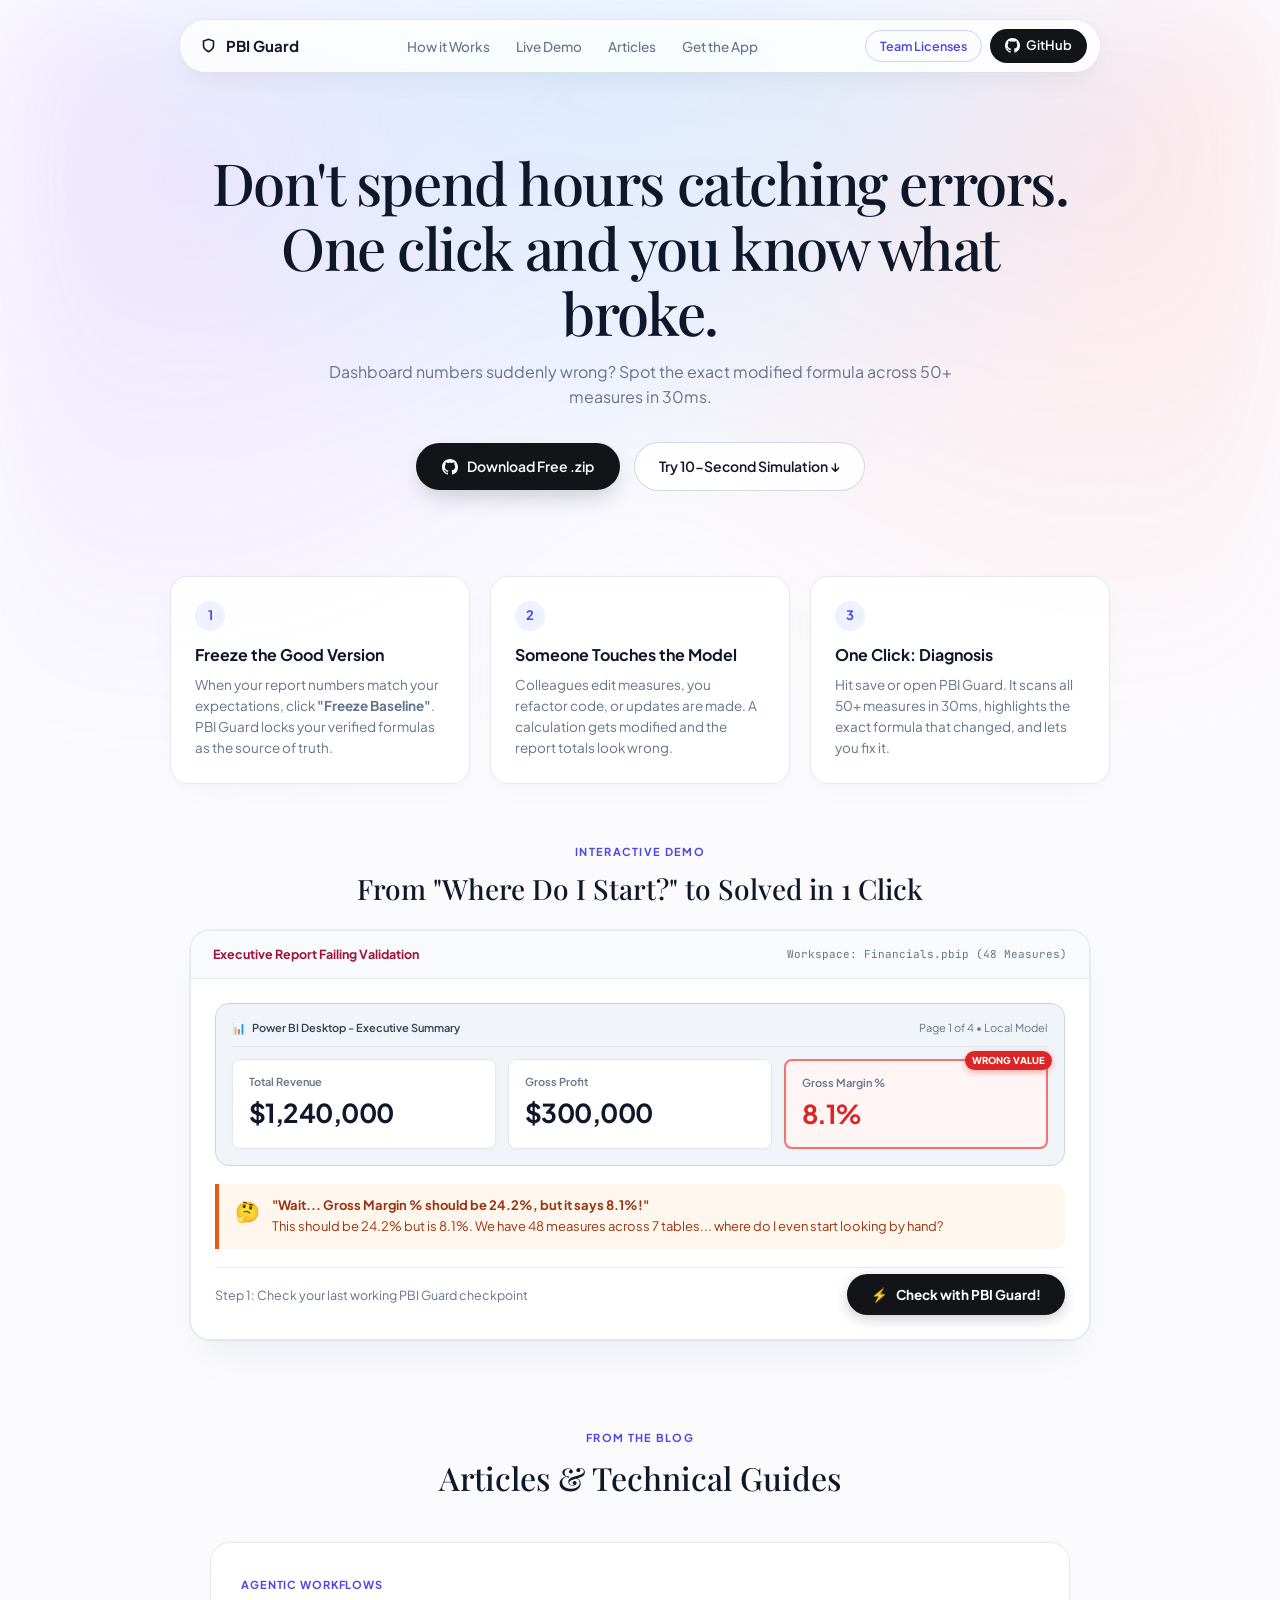
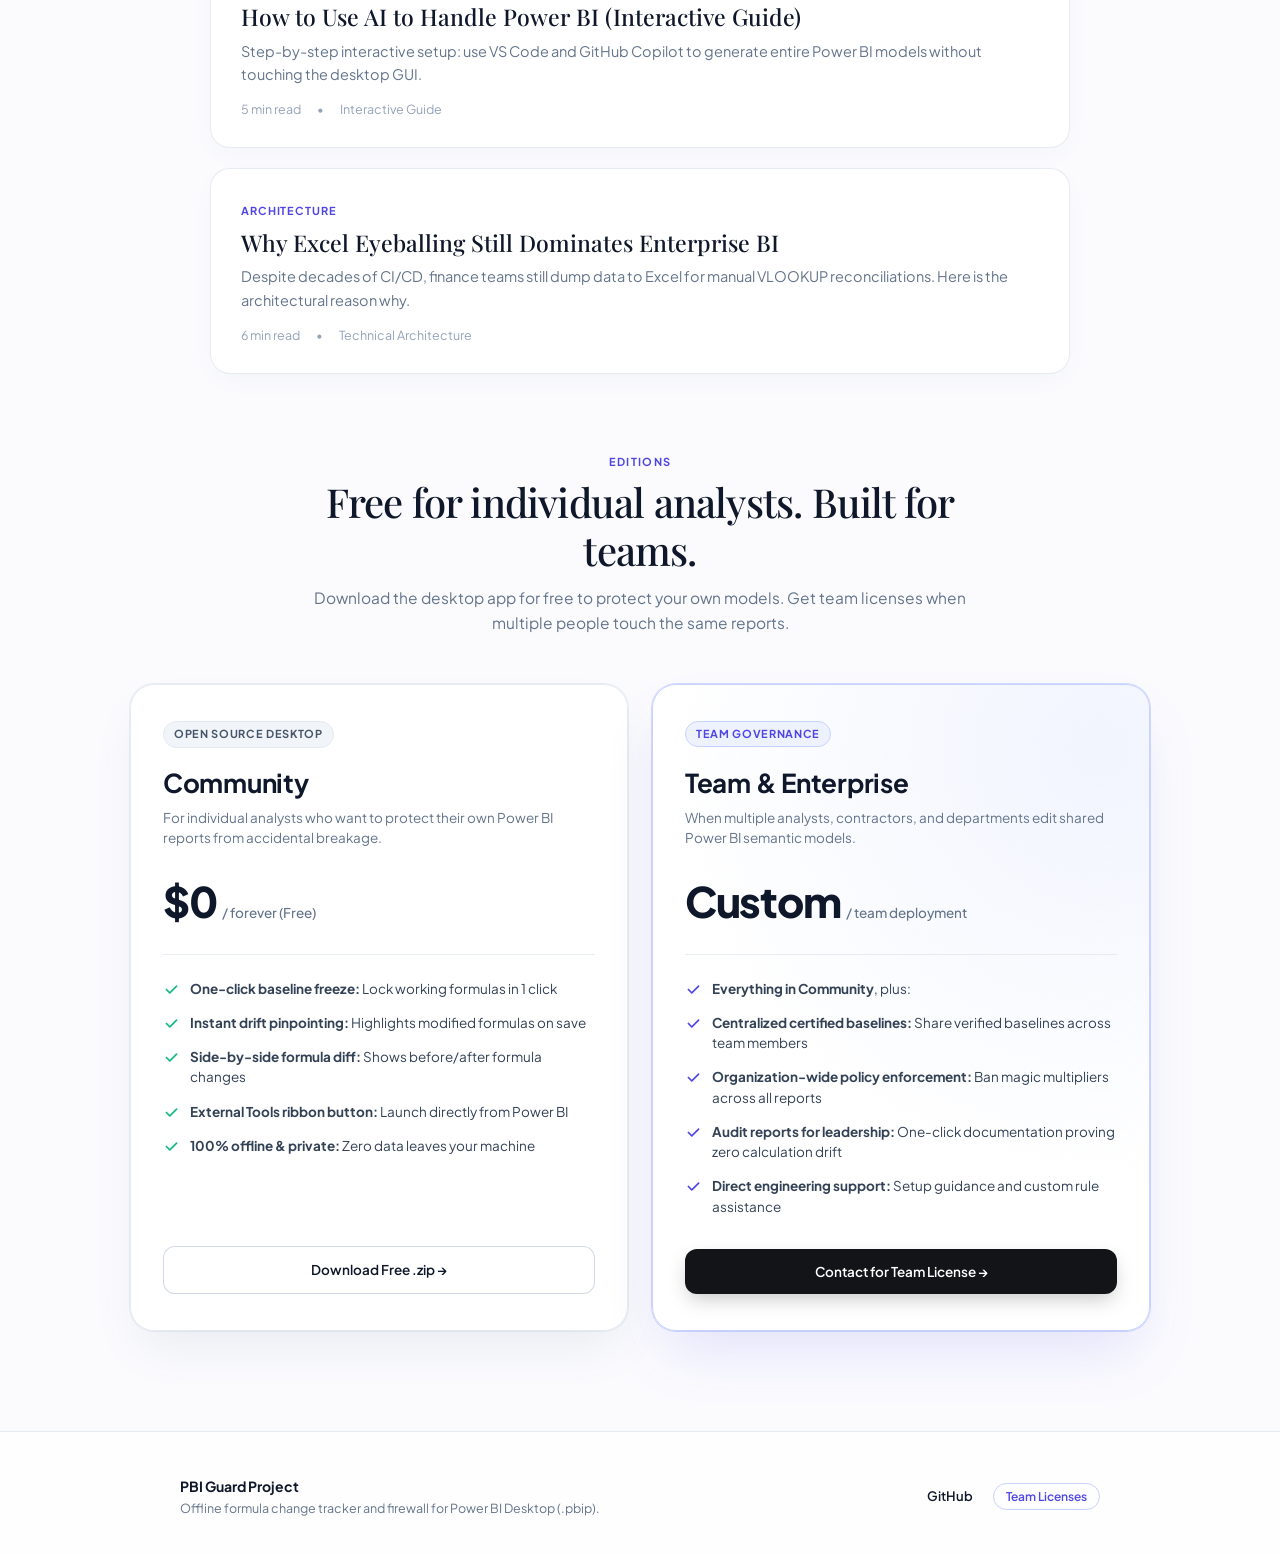
==== commit 939ce8fe: "Add handlers for installing" ====
--- a/docs/index.html
+++ b/docs/index.html
@@ -1,291 +1,1010 @@
 <!DOCTYPE html>
 <html lang="en">
 <head>
-  <meta charset="UTF-8" />
-  <meta name="viewport" content="width=device-width, initial-scale=1.0" />
-  <title>PBI Guard: The Business Logic Firewall for Power BI</title>
-  <link rel="preconnect" href="https://fonts.googleapis.com">
-  <link rel="preconnect" href="https://fonts.gstatic.com" crossorigin>
-  <link href="https://fonts.googleapis.com/css2?family=Plus+Jakarta+Sans:wght@400;500;600;700&family=Playfair+Display:ital,wght@0,500;0,600;1,400&family=JetBrains+Mono:wght@400;500;600&display=swap" rel="stylesheet">
-  <link rel="stylesheet" href="css/style.css">
+    <meta charset="UTF-8"/>
+    <meta name="viewport" content="width=device-width, initial-scale=1.0"/>
+    <title>PBI Guard | Instant DAX Debugger & Change Tracker for Power BI</title>
+    <link rel="preconnect" href="https://fonts.googleapis.com">
+    <link rel="preconnect" href="https://fonts.gstatic.com" crossorigin>
+    <link href="https://fonts.googleapis.com/css2?family=Plus+Jakarta+Sans:wght@400;500;600;700;800&family=Playfair+Display:ital,wght@0,500;0,600;1,400&family=JetBrains+Mono:wght@400;500;600&display=swap"
+          rel="stylesheet">
+    <link rel="stylesheet" href="css/style.css">
+    <style>
+        /* FOCUSED ANALYST SIMULATOR */
+        .reconcile-card {
+            background: var(--card-bg, rgba(255, 255, 255, 0.95));
+            backdrop-filter: blur(20px);
+            -webkit-backdrop-filter: blur(20px);
+            border: 1px solid var(--card-border, rgba(226, 232, 240, 0.85));
+            border-radius: 20px;
+            box-shadow: 0 20px 40px -12px rgba(100, 116, 139, 0.12), 0 0 0 1px rgba(226, 232, 240, 0.7);
+            overflow: hidden;
+            max-width: 900px;
+            margin: 0 auto;
+        }
+
+        .sim-top-banner {
+            padding: 14px 22px;
+            background: #f8fafc;
+            border-bottom: 1px solid rgba(226, 232, 240, 0.85);
+            display: flex;
+            justify-content: space-between;
+            align-items: center;
+            font-size: 12.5px;
+        }
+
+        .sim-canvas {
+            padding: 24px;
+            display: flex;
+            flex-direction: column;
+            gap: 18px;
+        }
+
+        /* POWER BI DASHBOARD MOCKUP */
+        .pbi-dashboard-mockup {
+            background: #f1f5f9;
+            border: 1px solid #cbd5e1;
+            border-radius: 14px;
+            padding: 16px;
+            display: flex;
+            flex-direction: column;
+            gap: 12px;
+        }
+
+        .pbi-window-bar {
+            display: flex;
+            align-items: center;
+            justify-content: space-between;
+            padding-bottom: 10px;
+            border-bottom: 1px solid #e2e8f0;
+            font-size: 11px;
+            color: #64748b;
+            font-family: var(--font-sans);
+        }
+
+        .pbi-window-title {
+            display: flex;
+            align-items: center;
+            gap: 6px;
+            font-weight: 600;
+            color: #334155;
+        }
+
+        .pbi-cards-grid {
+            display: grid;
+            grid-template-columns: repeat(3, 1fr);
+            gap: 12px;
+        }
+
+        @media (max-width: 640px) {
+            .pbi-cards-grid {
+                grid-template-columns: 1fr;
+            }
+        }
+
+        .pbi-metric-card {
+            background: #ffffff;
+            border: 1px solid #e2e8f0;
+            border-radius: 8px;
+            padding: 14px 16px;
+            display: flex;
+            flex-direction: column;
+            gap: 2px;
+            box-shadow: 0 1px 3px rgba(0, 0, 0, 0.03);
+            position: relative;
+        }
+
+        .pbi-metric-label {
+            font-size: 11px;
+            color: #64748b;
+            font-weight: 600;
+        }
+
+        .pbi-metric-value {
+            font-size: 26px;
+            font-weight: 700;
+            color: #0f172a;
+            letter-spacing: -0.02em;
+        }
+
+        .pbi-metric-card.broken {
+            border: 2px solid #f87171;
+            background: #fff5f5;
+        }
+
+        .pbi-metric-card.broken .pbi-metric-value {
+            color: #dc2626;
+        }
+
+        .pbi-metric-card.fixed-good {
+            border: 2px solid #34d399;
+            background: #f0fdf4;
+        }
+
+        .pbi-metric-card.fixed-good .pbi-metric-value {
+            color: #059669;
+        }
+
+        .pbi-error-bubble {
+            position: absolute;
+            top: -10px;
+            right: -6px;
+            background: #dc2626;
+            color: #ffffff;
+            font-size: 9.5px;
+            font-weight: 800;
+            padding: 2px 7px;
+            border-radius: 999px;
+            text-transform: uppercase;
+            box-shadow: 0 2px 6px rgba(220, 38, 38, 0.4);
+            animation: pulseAlert 1.8s infinite;
+        }
+
+        @keyframes pulseAlert {
+            0%, 100% {
+                transform: scale(1);
+            }
+            50% {
+                transform: scale(1.05);
+            }
+        }
+
+        /* ANALYST DIALOGUE CALLOUT */
+        .analyst-thought-box {
+            background: #fff7ed;
+            border-left: 4px solid #ea580c;
+            border-radius: 0 10px 10px 0;
+            padding: 12px 16px;
+            display: flex;
+            align-items: flex-start;
+            gap: 12px;
+            font-size: 13px;
+            color: #9a3412;
+            line-height: 1.5;
+        }
+
+        .analyst-thought-box.checkpoint-found {
+            background: #f5f3ff;
+            border-left-color: #7c3aed;
+            color: #5b21b6;
+        }
+
+        .analyst-thought-box.success {
+            background: #ecfdf5;
+            border-left-color: #059669;
+            color: #065f46;
+        }
+
+        /* CHECKPOINT VERIFICATION VIEW (FEATURE SHOWCASE) */
+        .checkpoint-panel {
+            background: #ffffff;
+            border: 1px solid #e2e8f0;
+            border-radius: 12px;
+            padding: 18px;
+            display: flex;
+            flex-direction: column;
+            gap: 14px;
+        }
+
+        .checkpoint-header {
+            display: flex;
+            justify-content: space-between;
+            align-items: center;
+            border-bottom: 1px solid #f1f5f9;
+            padding-bottom: 10px;
+            flex-wrap: wrap;
+            gap: 8px;
+        }
+
+        .checkpoint-badge {
+            display: inline-flex;
+            align-items: center;
+            gap: 6px;
+            font-size: 11.5px;
+            font-weight: 700;
+            background: #ede9fe;
+            color: #6d28d9;
+            padding: 3px 10px;
+            border-radius: 999px;
+        }
+
+        .test-rows-mini {
+            display: flex;
+            flex-direction: column;
+            gap: 8px;
+            font-family: var(--font-mono);
+            font-size: 12px;
+        }
+
+        .test-row-item {
+            display: flex;
+            justify-content: space-between;
+            align-items: center;
+            padding: 8px 12px;
+            border-radius: 8px;
+            background: #f8fafc;
+            border: 1px solid #f1f5f9;
+            flex-wrap: wrap;
+            gap: 8px;
+        }
+
+        .test-row-item.fail {
+            background: #fff1f2;
+            border-color: #fecdd3;
+            border-left: 4px solid #e11d48;
+        }
+
+        .test-tag {
+            font-weight: 700;
+            font-size: 10.5px;
+            padding: 2px 7px;
+            border-radius: 4px;
+        }
+
+        .test-tag.pass {
+            background: #dcfce7;
+            color: #15803d;
+        }
+
+        .test-tag.fail {
+            background: #ffe4e6;
+            color: #be123c;
+        }
+
+        /* FEATURE LABELS FOR THE CHECKPOINT LIST */
+        .feat-tag {
+            font-size: 9.5px;
+            font-weight: 800;
+            padding: 2px 7px;
+            border-radius: 4px;
+            letter-spacing: 0.04em;
+            text-transform: uppercase;
+            font-family: var(--font-sans);
+            flex-shrink: 0;
+        }
+
+        .feat-gov {
+            background: #e0e7ff;
+            color: #3730a3;
+        }
+
+        .feat-policy {
+            background: #fef3c7;
+            color: #92400e;
+        }
+
+        .feat-arch {
+            background: #f1f5f9;
+            color: #475569;
+        }
+
+        .feat-meas {
+            background: #e0f2fe;
+            color: #075985;
+        }
+
+        .feat-breach {
+            background: #fee2e2;
+            color: #991b1b;
+        }
+
+        /* THE VISUAL DIFF GRID */
+        .diff-display-grid {
+            display: grid;
+            grid-template-columns: 1fr 1fr;
+            gap: 14px;
+        }
+
+        @media (max-width: 640px) {
+            .diff-display-grid {
+                grid-template-columns: 1fr;
+            }
+        }
+
+        .formula-card {
+            border-radius: 10px;
+            padding: 12px 14px;
+            display: flex;
+            flex-direction: column;
+            gap: 6px;
+        }
+
+        .formula-card.before {
+            background: #f0fdf4;
+            border: 1px solid #bbf7d0;
+        }
+
+        .formula-card.after {
+            background: #fff1f2;
+            border: 1px solid #fecdd3;
+        }
+
+        .formula-card-title {
+            font-size: 10.5px;
+            font-weight: 700;
+            text-transform: uppercase;
+            letter-spacing: 0.05em;
+        }
+
+        .formula-card.before .formula-card-title {
+            color: #166534;
+        }
+
+        .formula-card.after .formula-card-title {
+            color: #991b1b;
+        }
+
+        .formula-text {
+            font-family: var(--font-mono);
+            font-size: 12px;
+            line-height: 1.6;
+            color: #0f172a;
+            white-space: pre-wrap;
+            word-break: break-all;
+        }
+
+        .highlight-broken {
+            background: #fee2e2;
+            color: #b91c1c;
+            font-weight: 700;
+            padding: 1px 5px;
+            border-radius: 4px;
+            border: 1px dashed #ef4444;
+        }
+
+        /* ACTION ROW */
+        .sim-footer-row {
+            display: flex;
+            align-items: center;
+            justify-content: space-between;
+            gap: 14px;
+            flex-wrap: wrap;
+            padding-top: 6px;
+            border-top: 1px solid rgba(226, 232, 240, 0.8);
+        }
+
+        .btn-reconcile-action {
+            background: var(--brand-dark);
+            color: #ffffff;
+            border: none;
+            padding: 12px 24px;
+            border-radius: 999px;
+            font-size: 13.5px;
+            font-weight: 700;
+            font-family: var(--font-sans);
+            cursor: pointer;
+            display: inline-flex;
+            align-items: center;
+            gap: 8px;
+            box-shadow: 0 4px 14px rgba(18, 20, 23, 0.2);
+            transition: all 0.18s ease;
+        }
+
+        .btn-reconcile-action:hover {
+            background: #27272a;
+            transform: translateY(-1px);
+        }
+
+        .btn-reconcile-action.restore-btn {
+            background: #059669;
+            box-shadow: 0 4px 14px rgba(5, 150, 105, 0.25);
+        }
+
+        .btn-reconcile-action.restore-btn:hover {
+            background: #047857;
+        }
+
+        /* 3 SIMPLE WORKFLOW STEPS */
+        .simple-steps-grid {
+            display: grid;
+            grid-template-columns: repeat(3, 1fr);
+            gap: 20px;
+            max-width: 980px;
+            margin: 40px auto 60px;
+            padding: 0 20px;
+        }
+
+        @media (max-width: 768px) {
+            .simple-steps-grid {
+                grid-template-columns: 1fr;
+            }
+        }
+
+        .simple-step-card {
+            background: var(--card-bg, rgba(255, 255, 255, 0.9));
+            border: 1px solid var(--card-border, rgba(226, 232, 240, 0.85));
+            border-radius: 18px;
+            padding: 24px;
+            display: flex;
+            flex-direction: column;
+            gap: 8px;
+            box-shadow: 0 8px 24px -6px rgba(100, 116, 139, 0.06);
+        }
+
+        .step-badge-num {
+            width: 30px;
+            height: 30px;
+            border-radius: 50%;
+            background: var(--primary-light, #eef2ff);
+            color: var(--primary, #4f46e5);
+            font-size: 13px;
+            font-weight: 700;
+            display: flex;
+            align-items: center;
+            justify-content: center;
+            margin-bottom: 4px;
+        }
+
+        .step-badge-title {
+            font-size: 16px;
+            font-weight: 700;
+            color: var(--text-main);
+        }
+
+        .step-badge-desc {
+            font-size: 13.5px;
+            color: var(--text-muted);
+            line-height: 1.55;
+        }
+    </style>
 </head>
 <body>
 
-  <div class="aurora-bg"></div>
-
-  <!-- NAVBAR -->
-  <header class="nav-wrapper" id="navWrapper">
+<div class="aurora-bg"></div>
+
+<!-- NAVBAR -->
+<header class="nav-wrapper" id="navWrapper">
     <nav class="navbar">
-      <a href="index.html" class="nav-brand">
-        <div class="brand-icon">
-          <svg width="14" height="14" viewBox="0 0 24 24" fill="none" stroke="currentColor" stroke-width="2.5">
-            <path d="M12 22s8-4 8-10V5l-8-3-8 3v7c0 6 8 10 8 10z"/>
-          </svg>
-        </div>
-        <span>PBI Guard</span>
-      </a>
-
-      <ul class="nav-links">
-        <li><a href="index.html" class="nav-link active">Overview</a></li>
-        <li><a href="#simulator" class="nav-link">Live Simulator</a></li>
-        <li><a href="#articles" class="nav-link">Articles</a></li>
-      </ul>
-
-      <a href="https://github.com/Patens-dev/pbi-guard" target="_blank" class="nav-cta">
-        <svg width="15" height="15" viewBox="0 0 24 24" fill="currentColor">
-          <path d="M12 0C5.37 0 0 5.37 0 12c0 5.31 3.435 9.795 8.205 11.385.6.105.825-.255.825-.57 0-.285-.015-1.23-.015-2.235-3.015.555-3.795-.735-4.035-1.41-.135-.345-.72-1.41-1.23-1.695-.42-.225-1.02-.78-.015-.795.945-.015 1.62.87 1.845 1.23 1.08 1.815 2.805 1.305 3.495.99.105-.78.42-1.305.765-1.605-2.67-.3-5.46-1.335-5.46-5.925 0-1.305.465-2.385 1.23-3.225-.12-.3-.54-1.53.12-3.18 0 0 1.005-.315 3.3 1.23.96-.27 1.98-.405 3-.405s2.04.135 3 .405c2.295-1.56 3.3-1.23 3.3-1.23.66 1.65.24 2.88.12 3.18.765.84 1.23 1.905 1.23 3.225 0 4.605-2.805 5.625-5.475 5.925.435.375.81 1.095.81 2.22 0 1.605-.015 2.895-.015 3.3 0 .315.225.69.825.57A12.02 12.02 0 0024 12c0-6.63-5.37-12-12-12z"/>
-        </svg>
-        <span>GitHub</span>
-      </a>
+        <a href="#" class="nav-brand">
+            <svg width="15" height="15" viewBox="0 0 24 24" fill="none" stroke="currentColor" stroke-width="2.5">
+                <path d="M12 22s8-4 8-10V5l-8-3-8 3v7c0 6 8 10 8 10z"/>
+            </svg>
+            <span>PBI Guard</span>
+        </a>
+
+        <ul class="nav-links">
+            <li><a href="#how-it-works" class="nav-link">How it Works</a></li>
+            <li><a href="#simulator" class="nav-link">Live Demo</a></li>
+            <li><a href="#articles" class="nav-link">Articles</a></li>
+            <li><a href="#editions" class="nav-link">Get the App</a></li>
+        </ul>
+
+        <div style="display: flex; align-items: center; gap: 8px;">
+            <button class="btn-nav-enterprise" onclick="openEnterpriseModal()">Team Licenses</button>
+            <a href="https://github.com/Patens-dev/pbi-guard" target="_blank" class="nav-cta" title="GitHub Repository">
+                <svg width="15" height="15" viewBox="0 0 24 24" fill="currentColor">
+                    <path d="M12 0C5.37 0 0 5.37 0 12c0 5.31 3.435 9.795 8.205 11.385.6.105.825-.255.825-.57 0-.285-.015-1.23-.015-2.235-3.015.555-3.795-.735-4.035-1.41-.135-.345-.72-1.41-1.23-1.695-.42-.225-1.02-.78-.015-.795.945-.015 1.62.87 1.845 1.23 1.08 1.815 2.805 1.305 3.495.99.105-.78.42-1.305.765-1.605-2.67-.3-5.46-1.335-5.46-5.925 0-1.305.465-2.385 1.23-3.225-.12-.3-.54-1.53.12-3.18 0 0 1.005-.315 3.3 1.23.96-.27 1.98-.405 3-.405s2.04.135 3 .405c2.295-1.56 3.3-1.23 3.3-1.23.66 1.65.24 2.88.12 3.18.765.84 1.23 1.905 1.23 3.225 0 4.605-2.805 5.625-5.475 5.925.435.375.81 1.095.81 2.22 0 1.605-.015 2.895-.015 3.3 0 .315.225.69.825.57A12.02 12.02 0 0024 12c0-6.63-5.37-12-12-12z"/>
+                </svg>
+                <span class="desktop-only">GitHub</span>
+            </a>
+        </div>
     </nav>
-  </header>
-
-  <!-- HERO -->
-  <main>
+</header>
+
+<main>
+    <!-- HERO: THE ANALYST'S DIRECT PAIN -->
     <section class="hero">
-      <h1 class="hero-title">Don’t worry about your BI data hallucinations.</h1>
-      <p class="hero-subtitle">Use PBI Guard to test your data.</p>
-      <p class="hero-desc">Lock your verified DAX formulas in simple YAML. Catch silent formula drift in Git before it hits production, completely offline.</p>
-      <div class="hero-actions">
-        <a href="https://github.com/Patens-dev/pbi-guard" target="_blank" class="btn-github-primary">Star on GitHub</a>
-        <a href="#simulator" class="btn-scroll-sim">Try Live Simulation ↓</a>
-      </div>
+        <h1 class="hero-title">Don't spend hours catching errors.<br/>One click and you know what broke.</h1>
+        <p class="hero-desc">Dashboard numbers suddenly wrong? Spot the exact modified formula across 50+ measures in 30ms.</p>
+        <div class="hero-actions">
+            <a href="https://github.com/Patens-dev/pbi-guard/releases" target="_blank" class="btn-github-primary">
+                <svg width="16" height="16" viewBox="0 0 24 24" fill="currentColor">
+                    <path d="M12 0C5.37 0 0 5.37 0 12c0 5.31 3.435 9.795 8.205 11.385.6.105.825-.255.825-.57 0-.285-.015-1.23-.015-2.235-3.015.555-3.795-.735-4.035-1.41-.135-.345-.72-1.41-1.23-1.695-.42-.225-1.02-.78-.015-.795.945-.015 1.62.87 1.845 1.23 1.08 1.815 2.805 1.305 3.495.99.105-.78.42-1.305.765-1.605-2.67-.3-5.46-1.335-5.46-5.925 0-1.305.465-2.385 1.23-3.225-.12-.3-.54-1.53.12-3.18 0 0 1.005-.315 3.3 1.23.96-.27 1.98-.405 3-.405s2.04.135 3 .405c2.295-1.56 3.3-1.23 3.3-1.23.66 1.65.24 2.88.12 3.18.765.84 1.23 1.905 1.23 3.225 0 4.605-2.805 5.625-5.475 5.925.435.375.81 1.095.81 2.22 0 1.605-.015 2.895-.015 3.3 0 .315.225.69.825.57A12.02 12.02 0 0024 12c0-6.63-5.37-12-12-12z"/>
+                </svg>
+                <span>Download Free .zip</span>
+            </a>
+            <a href="#simulator" class="btn-scroll-sim">Try 10-Second Simulation ↓</a>
+        </div>
     </section>
 
-    <!-- LIVE SIMULATOR -->
-    <section class="sim-section" id="simulator">
-      <div class="sim-card">
-        <div class="sim-toolbar">
-          <div class="sim-tabs-group">
-            <button class="sim-tab active" id="tabBtnTmdl">1. Financials.tmdl</button>
-            <button class="sim-tab" id="tabBtnYaml">2. pbi-guard.yaml</button>
-          </div>
-          <span style="font-size: 11.5px; color: var(--text-muted);">AST Contract Verification Engine</span>
-        </div>
-
-        <div class="sim-body-grid">
-          <div class="editor-pane" id="editorView"></div>
-          <div class="terminal-container">
-            <div class="terminal-overlay" id="termOverlay">
-              <button class="btn-run-centered" id="btnRunGuard">Run PBI Guard</button>
-              <p class="overlay-hint">Tests the raw TMDL definition against the YAML contract offline.</p>
+    <!-- 3-STEP REAL-WORLD WORKFLOW -->
+    <section class="simple-steps-grid" id="how-it-works">
+        <div class="simple-step-card">
+            <span class="step-badge-num">1</span>
+            <h3 class="step-badge-title">Freeze the Good Version</h3>
+            <p class="step-badge-desc">When your report numbers match your expectations, click <strong>"Freeze Baseline"</strong>. PBI Guard locks your verified formulas as the source of truth.</p>
+        </div>
+
+        <div class="simple-step-card">
+            <span class="step-badge-num">2</span>
+            <h3 class="step-badge-title">Someone Touches the Model</h3>
+            <p class="step-badge-desc">Colleagues edit measures, you refactor code, or updates are made. A calculation gets modified and the report totals look wrong.</p>
+        </div>
+
+        <div class="simple-step-card">
+            <span class="step-badge-num">3</span>
+            <h3 class="step-badge-title">One Click: Diagnosis</h3>
+            <p class="step-badge-desc">Hit save or open PBI Guard. It scans all 50+ measures in 30ms, highlights the exact formula that changed, and lets you fix it.</p>
+        </div>
+    </section>
+
+    <!-- THE RECONCILIATION SIMULATOR -->
+    <section class="sim-section" id="simulator" style="margin-top: 0;">
+        <div style="text-align: center; margin-bottom: 20px;">
+            <span class="section-eyebrow">Interactive Demo</span>
+            <h2 style="font-family: var(--font-serif); font-size: 28px; font-weight: 500; color: var(--text-main);">From "Where Do I Start?" to Solved in 1 Click</h2>
+        </div>
+
+        <div class="reconcile-card">
+            <!-- Top Status Bar -->
+            <div class="sim-top-banner">
+                <div>
+                    <strong id="simStatusHeadline" style="color: #9f1239;">Executive Report Failing Validation</strong>
+                </div>
+                <span style="font-family: var(--font-mono); font-size: 11px; color: var(--text-muted);">Workspace: Financials.pbip (48 Measures)</span>
             </div>
-            <div class="terminal-pane blurred" id="termPane">
-              <div>
-                <div class="term-meta">
-                  <span>PRE-COMMIT AUDIT GATE</span>
-                  <span class="term-status-badge status-blocked" id="termBadge">PR BLOCKED</span>
+
+            <div class="sim-canvas">
+                <!-- POWER BI MOCKUP -->
+                <div class="pbi-dashboard-mockup">
+                    <div class="pbi-window-bar">
+                        <span class="pbi-window-title">
+                            <span style="color:#d97706;">📊</span> Power BI Desktop - Executive Summary
+                        </span>
+                        <span>Page 1 of 4 • Local Model</span>
+                    </div>
+
+                    <div class="pbi-cards-grid">
+                        <div class="pbi-metric-card">
+                            <span class="pbi-metric-label">Total Revenue</span>
+                            <span class="pbi-metric-value">$1,240,000</span>
+                        </div>
+
+                        <div class="pbi-metric-card">
+                            <span class="pbi-metric-label">Gross Profit</span>
+                            <span class="pbi-metric-value">$300,000</span>
+                        </div>
+
+                        <div class="pbi-metric-card broken" id="brokenCardVisual">
+                            <span class="pbi-error-bubble" id="pbiBadge">WRONG VALUE</span>
+                            <span class="pbi-metric-label">Gross Margin %</span>
+                            <span class="pbi-metric-value" id="cardValMargin">8.1%</span>
+                        </div>
+                    </div>
                 </div>
-                <div class="term-logs" id="terminalLogs"></div>
-              </div>
-              <div class="term-action-box" id="termActionBox"></div>
+
+                <!-- ANALYST THOUGHT BOX -->
+                <div class="analyst-thought-box" id="analystThoughtBox">
+                    <span style="font-size: 20px;" id="thoughtIcon">🤔</span>
+                    <div>
+                        <strong id="thoughtHeader">"Wait... Gross Margin % should be 24.2%, but it says 8.1%!"</strong>
+                        <div style="margin-top: 2px;" id="thoughtText">
+                            This should be 24.2% but is 8.1%. We have 48 measures across 7 tables... where do I even start looking by hand?
+                        </div>
+                    </div>
+                </div>
+
+                <!-- CHECKPOINT PANEL (SHOWCASES SUITE OF FEATURES) -->
+                <div class="checkpoint-panel" id="checkpointPanel" style="display: none;">
+                    <div class="checkpoint-header">
+                        <div>
+                            <span class="checkpoint-badge">🛡️ PBI Guard Active Checkpoint</span>
+                            <span style="font-size: 12px; color: #64748b; margin-left: 8px;">Full AST Audit against verified baseline</span>
+                        </div>
+                        <span style="font-size: 11px; font-family: var(--font-mono); color: #dc2626; font-weight: 700;"
+                              id="checkpointScanResult">1 Discrepancy Found in 31ms</span>
+                    </div>
+
+                    <!-- Test Assertions Run (Feature Showcase) -->
+                    <div class="test-rows-mini">
+                        <div class="test-row-item">
+                            <div style="display:flex; align-items:center; gap:8px;">
+                                <span class="feat-tag feat-gov">COLUMN FORMAT</span>
+                                <span>Column <code>financials[Year]</code> formatted &amp; <code>summarize_by: none</code></span>
+                            </div>
+                            <span class="test-tag pass">PASSED</span>
+                        </div>
+
+                        <div class="test-row-item">
+                            <div style="display:flex; align-items:center; gap:8px;">
+                                <span class="feat-tag feat-policy">COMPLIANCE TEST</span>
+                                <span>Mandatory <code>DIVIDE()</code> &amp; zero hardcoded numeric multipliers</span>
+                            </div>
+                            <span class="test-tag pass">PASSED (47/47)</span>
+                        </div>
+
+                        <div class="test-row-item">
+                            <div style="display:flex; align-items:center; gap:8px;">
+                                <span class="feat-tag feat-arch">STORAGE &amp; ARCH</span>
+                                <span>0 uncompressed calculated columns &amp; no auto date bloat</span>
+                            </div>
+                            <span class="test-tag pass">PASSED</span>
+                        </div>
+
+                        <div class="test-row-item">
+                            <div style="display:flex; align-items:center; gap:8px;">
+                                <span class="feat-tag feat-meas">MEASURE CONTRACT</span>
+                                <span>Measure <code>[Total Revenue]</code> currency format (<code>$#,##0</code>)</span>
+                            </div>
+                            <span class="test-tag pass">PASSED</span>
+                        </div>
+
+                        <div class="test-row-item fail">
+                            <div style="display:flex; align-items:center; gap:8px;">
+                                <span class="feat-tag feat-breach">BASELINE DRIFT</span>
+                                <span style="font-weight: 700; color: #991b1b;">Measure <code>[Gross Margin %]</code> diverged from checkpoint</span>
+                            </div>
+                            <span class="test-tag fail">BREACH DETECTED</span>
+                        </div>
+                    </div>
+
+                    <!-- Side-by-Side Formula Diff -->
+                    <div class="diff-display-grid">
+                        <div class="formula-card before">
+                            <span class="formula-card-title">✓ Previous Checkpoint (Good Version)</span>
+                            <div class="formula-text">DIVIDE([Gross Profit], [Total Sales], 0)</div>
+                        </div>
+
+                        <div class="formula-card after">
+                            <span class="formula-card-title">✗ Current Detected in Power BI</span>
+                            <div class="formula-text">DIVIDE([Gross Profit], <span
+                                    class="highlight-broken">[Total COGS]</span>, 0)
+                            </div>
+                        </div>
+                    </div>
+                </div>
+
+                <!-- ACTION FOOTER -->
+                <div class="sim-footer-row">
+                    <div>
+                        <span id="stepHelpText" style="font-size: 12.5px; color: var(--text-muted);">
+                            Step 1: Check your last working PBI Guard checkpoint
+                        </span>
+                    </div>
+                    <button class="btn-reconcile-action" id="btnSimAction" onclick="advanceSimulation()">
+                        <span>⚡</span> <span id="btnSimActionText">Check with PBI Guard!</span>
+                    </button>
+                </div>
             </div>
-          </div>
-        </div>
-      </div>
+        </div>
     </section>
 
-    <!-- ARTICLES LIST (Points to real HTML files) -->
+    <!-- ARTICLES & GUIDES (MATCHES /articles FOLDER) -->
     <section class="articles-grid" id="articles">
-      <div style="text-align: center; margin-bottom: 20px;">
-        <span style="font-size: 11.5px; font-weight: 700; text-transform: uppercase; letter-spacing: 0.1em; color: #6366f1;">From the Blog</span>
-        <h2 style="font-family: var(--font-serif); font-size: 32px; font-weight: 500; margin-top: 6px;">Articles & Guides</h2>
-      </div>
-
-      <!-- Card 3: Interactive Guide -->
-      <a href="articles/article-03.html" class="article-row-card">
-        <span class="article-tag">Agentic Workflows</span>
-        <h3 class="article-title">How to Use AI to Handle Power BI (Interactive Guide)</h3>
-        <p class="article-snippet">Step-by-step interactive setup: use VS Code and GitHub Copilot to generate entire Power BI models without touching the desktop GUI.</p>
-        <div class="article-meta"><span>5 min read</span> • <span>Interactive Guide</span></div>
-      </a>
-
-      <!-- Card 1: Why test -->
-      <a href="articles/article-01.html" class="article-row-card">
-        <span class="article-tag">Architecture</span>
-        <h3 class="article-title">Why Excel Eyeballing Still Dominates Enterprise BI</h3>
-        <p class="article-snippet">Despite decades of CI/CD, finance teams still dump data to Excel for manual VLOOKUP reconciliations. Here is the architectural reason why.</p>
-        <div class="article-meta"><span>6 min read</span> • <span>Technical Architecture</span></div>
-      </a>
-
-      <!-- Card 2: Hook -->
-      <a href="articles/article-02.html" class="article-row-card">
-        <span class="article-tag">Best Practices</span>
-        <h3 class="article-title">How to Set Up a Zero-Compute Git Pre-Commit Hook</h3>
-        <p class="article-snippet">Run PBI Guard inside your local Git repository in under 50ms without setting up Azure credentials or cloud compute capacity.</p>
-        <div class="article-meta"><span>4 min read</span> • <span>CI/CD Tutorial</span></div>
-      </a>
+        <div style="text-align: center; margin-bottom: 20px;">
+            <span class="section-eyebrow">From the Blog</span>
+            <h2 style="font-family: var(--font-serif); font-size: 32px; font-weight: 500; margin-top: 6px;">Articles & Technical Guides</h2>
+        </div>
+
+        <a href="articles/article-03.html" class="article-row-card">
+            <span class="article-tag">Agentic Workflows</span>
+            <h3 class="article-title">How to Use AI to Handle Power BI (Interactive Guide)</h3>
+            <p class="article-snippet">Step-by-step interactive setup: use VS Code and GitHub Copilot to generate entire Power BI models without touching the desktop GUI.</p>
+            <div class="article-meta"><span>5 min read</span> • <span>Interactive Guide</span></div>
+        </a>
+
+        <a href="articles/article-01.html" class="article-row-card">
+            <span class="article-tag">Architecture</span>
+            <h3 class="article-title">Why Excel Eyeballing Still Dominates Enterprise BI</h3>
+            <p class="article-snippet">Despite decades of CI/CD, finance teams still dump data to Excel for manual VLOOKUP reconciliations. Here is the architectural reason why.</p>
+            <div class="article-meta"><span>6 min read</span> • <span>Technical Architecture</span></div>
+        </a>
     </section>
-  </main>
-
-  <footer>
+
+    <!-- EDITIONS (COMMUNITY FREE & TEAM LICENSE) -->
+    <section class="editions-section" id="editions">
+        <div class="section-header">
+            <span class="section-eyebrow">Editions</span>
+            <h2 class="section-title">Free for individual analysts. Built for teams.</h2>
+            <p class="section-desc">Download the desktop app for free to protect your own models. Get team licenses when
+                multiple people touch the same reports.</p>
+        </div>
+
+        <div class="editions-grid">
+            <!-- TIER 1: COMMUNITY -->
+            <div class="edition-card">
+                <div class="edition-badge">Open Source Desktop</div>
+                <h3 class="edition-name">Community</h3>
+                <p class="edition-tagline">For individual analysts who want to protect their own Power BI reports from
+                    accidental breakage.</p>
+
+                <div class="edition-price">
+                    <span class="price-val">$0</span>
+                    <span class="price-term">/ forever (Free)</span>
+                </div>
+
+                <ul class="edition-features">
+                    <li>
+                        <svg class="check-icon" viewBox="0 0 20 20" fill="currentColor">
+                            <path fill-rule="evenodd"
+                                  d="M16.707 5.293a1 1 0 010 1.414l-8 8a1 1 0 01-1.414 0l-4-4a1 1 0 011.414-1.414L8 12.586l7.293-7.293a1 1 0 011.414 0z"
+                                  clip-rule="evenodd"/>
+                        </svg>
+                        <span><strong>One-click baseline freeze:</strong> Lock working formulas in 1 click</span>
+                    </li>
+                    <li>
+                        <svg class="check-icon" viewBox="0 0 20 20" fill="currentColor">
+                            <path fill-rule="evenodd"
+                                  d="M16.707 5.293a1 1 0 010 1.414l-8 8a1 1 0 01-1.414 0l-4-4a1 1 0 011.414-1.414L8 12.586l7.293-7.293a1 1 0 011.414 0z"
+                                  clip-rule="evenodd"/>
+                        </svg>
+                        <span><strong>Instant drift pinpointing:</strong> Highlights modified formulas on save</span>
+                    </li>
+                    <li>
+                        <svg class="check-icon" viewBox="0 0 20 20" fill="currentColor">
+                            <path fill-rule="evenodd"
+                                  d="M16.707 5.293a1 1 0 010 1.414l-8 8a1 1 0 01-1.414 0l-4-4a1 1 0 011.414-1.414L8 12.586l7.293-7.293a1 1 0 011.414 0z"
+                                  clip-rule="evenodd"/>
+                        </svg>
+                        <span><strong>Side-by-side formula diff:</strong> Shows before/after formula changes</span>
+                    </li>
+                    <li>
+                        <svg class="check-icon" viewBox="0 0 20 20" fill="currentColor">
+                            <path fill-rule="evenodd"
+                                  d="M16.707 5.293a1 1 0 010 1.414l-8 8a1 1 0 01-1.414 0l-4-4a1 1 0 011.414-1.414L8 12.586l7.293-7.293a1 1 0 011.414 0z"
+                                  clip-rule="evenodd"/>
+                        </svg>
+                        <span><strong>External Tools ribbon button:</strong> Launch directly from Power BI</span>
+                    </li>
+                    <li>
+                        <svg class="check-icon" viewBox="0 0 20 20" fill="currentColor">
+                            <path fill-rule="evenodd"
+                                  d="M16.707 5.293a1 1 0 010 1.414l-8 8a1 1 0 01-1.414 0l-4-4a1 1 0 011.414-1.414L8 12.586l7.293-7.293a1 1 0 011.414 0z"
+                                  clip-rule="evenodd"/>
+                        </svg>
+                        <span><strong>100% offline &amp; private:</strong> Zero data leaves your machine</span>
+                    </li>
+                </ul>
+
+                <a href="https://github.com/Patens-dev/pbi-guard/releases" target="_blank"
+                   class="btn-edition btn-edition-secondary">
+                    Download Free .zip →
+                </a>
+            </div>
+
+            <!-- TIER 2: TEAM / ENTERPRISE -->
+            <div class="edition-card edition-featured">
+                <div class="edition-badge badge-enterprise">Team Governance</div>
+                <h3 class="edition-name">Team &amp; Enterprise</h3>
+                <p class="edition-tagline">When multiple analysts, contractors, and departments edit shared Power BI
+                    semantic models.</p>
+
+                <div class="edition-price">
+                    <span class="price-val">Custom</span>
+                    <span class="price-term">/ team deployment</span>
+                </div>
+
+                <ul class="edition-features">
+                    <li>
+                        <svg class="check-icon text-indigo" viewBox="0 0 20 20" fill="currentColor">
+                            <path fill-rule="evenodd"
+                                  d="M16.707 5.293a1 1 0 010 1.414l-8 8a1 1 0 01-1.414 0l-4-4a1 1 0 011.414-1.414L8 12.586l7.293-7.293a1 1 0 011.414 0z"
+                                  clip-rule="evenodd"/>
+                        </svg>
+                        <span><strong>Everything in Community</strong>, plus:</span>
+                    </li>
+                    <li>
+                        <svg class="check-icon text-indigo" viewBox="0 0 20 20" fill="currentColor">
+                            <path fill-rule="evenodd"
+                                  d="M16.707 5.293a1 1 0 010 1.414l-8 8a1 1 0 01-1.414 0l-4-4a1 1 0 011.414-1.414L8 12.586l7.293-7.293a1 1 0 011.414 0z"
+                                  clip-rule="evenodd"/>
+                        </svg>
+                        <span><strong>Centralized certified baselines:</strong> Share verified baselines across team members</span>
+                    </li>
+                    <li>
+                        <svg class="check-icon text-indigo" viewBox="0 0 20 20" fill="currentColor">
+                            <path fill-rule="evenodd"
+                                  d="M16.707 5.293a1 1 0 010 1.414l-8 8a1 1 0 01-1.414 0l-4-4a1 1 0 011.414-1.414L8 12.586l7.293-7.293a1 1 0 011.414 0z"
+                                  clip-rule="evenodd"/>
+                        </svg>
+                        <span><strong>Organization-wide policy enforcement:</strong> Ban magic multipliers across all reports</span>
+                    </li>
+                    <li>
+                        <svg class="check-icon text-indigo" viewBox="0 0 20 20" fill="currentColor">
+                            <path fill-rule="evenodd"
+                                  d="M16.707 5.293a1 1 0 010 1.414l-8 8a1 1 0 01-1.414 0l-4-4a1 1 0 011.414-1.414L8 12.586l7.293-7.293a1 1 0 011.414 0z"
+                                  clip-rule="evenodd"/>
+                        </svg>
+                        <span><strong>Audit reports for leadership:</strong> One-click documentation proving zero calculation drift</span>
+                    </li>
+                    <li>
+                        <svg class="check-icon text-indigo" viewBox="0 0 20 20" fill="currentColor">
+                            <path fill-rule="evenodd"
+                                  d="M16.707 5.293a1 1 0 010 1.414l-8 8a1 1 0 01-1.414 0l-4-4a1 1 0 011.414-1.414L8 12.586l7.293-7.293a1 1 0 011.414 0z"
+                                  clip-rule="evenodd"/>
+                        </svg>
+                        <span><strong>Direct engineering support:</strong> Setup guidance and custom rule assistance</span>
+                    </li>
+                </ul>
+
+                <button class="btn-edition btn-edition-primary" onclick="openEnterpriseModal()">
+                    Contact for Team License →
+                </button>
+            </div>
+        </div>
+    </section>
+</main>
+
+<!-- TEAM INQUIRY MODAL -->
+<div id="enterpriseModal" class="modal-overlay" onclick="if(event.target===this)closeEnterpriseModal();">
+    <div class="modal-card">
+        <div class="modal-header">
+            <div>
+                <span class="section-eyebrow" style="font-size: 10.5px;">Team Deployment</span>
+                <h3 style="font-family: var(--font-serif); font-size: 22px; font-weight: 600; color: var(--text-main); margin-top: 2px;">
+                    Inquire About Team Licenses</h3>
+            </div>
+            <button class="btn-close-modal" onclick="closeEnterpriseModal()">✕</button>
+        </div>
+
+        <form id="enterpriseContactForm" class="modal-body-form" onsubmit="handleEnterpriseSubmit(event)">
+            <p style="font-size: 13px; color: var(--text-muted); line-height: 1.5; margin-bottom: 8px;">
+                Equip your analytics team with shared baseline verification and stop accidental calculation breakage
+                across company workspaces.
+            </p>
+
+            <div class="form-field">
+                <label class="form-label" for="workEmail">Work Email *</label>
+                <input type="email" id="workEmail" class="modal-input" placeholder="alex@company.com" required/>
+            </div>
+
+            <div class="form-row-2">
+                <div class="form-field">
+                    <label class="form-label" for="fullName">Your Name *</label>
+                    <input type="text" id="fullName" class="modal-input" placeholder="Alex Taylor" required/>
+                </div>
+                <div class="form-field">
+                    <label class="form-label" for="companyName">Company Name *</label>
+                    <input type="text" id="companyName" class="modal-input" placeholder="Acme Corp" required/>
+                </div>
+            </div>
+
+            <div class="form-field">
+                <label class="form-label" for="teamSize">Number of Power BI Developers</label>
+                <select id="teamSize" class="modal-select">
+                    <option value="2-5">2 – 5 analysts</option>
+                    <option value="6-15">6 – 15 analysts</option>
+                    <option value="15+">15+ analysts</option>
+                </select>
+            </div>
+
+            <div style="display: flex; justify-content: flex-end; gap: 8px; margin-top: 10px;">
+                <button type="button" class="btn-cancel" onclick="closeEnterpriseModal()">Cancel</button>
+                <button type="submit" class="btn-submit-enterprise" id="btnSubmitEnterprise">Send Inquiry →</button>
+            </div>
+        </form>
+
+        <div id="enterpriseSuccessState" class="modal-success-pane" style="display: none;">
+            <div class="success-icon">✓</div>
+            <h4 style="font-family: var(--font-serif); font-size: 22px; color: var(--text-main);">Inquiry Received</h4>
+            <p style="font-size: 13.5px; color: var(--text-muted); max-width: 400px; margin: 8px auto 20px;">
+                We will get back to <strong id="successEmailTarget" style="color:var(--text-main);"></strong> within 1
+                business day with setup options for your team.
+            </p>
+            <button class="btn-github-primary" onclick="closeEnterpriseModal()"
+                    style="font-size: 13px; padding: 9px 22px;">Close
+            </button>
+        </div>
+    </div>
+</div>
+
+<footer>
     <div class="footer-inner">
-      <div style="font-weight: 700; color: var(--text-main);">PBI Guard Project</div>
-      <div>Open-source business logic firewall for Power BI and Fabric.</div>
-      <a href="https://github.com/Patens-dev/pbi-guard" target="_blank" style="color: inherit; text-decoration: underline;">GitHub Repository</a>
+        <div>
+            <div style="font-weight: 700; color: var(--text-main); font-size: 14px;">PBI Guard Project</div>
+            <div style="font-size: 12.5px; color: var(--text-muted); margin-top: 2px;">Offline formula change tracker
+                and firewall for Power BI Desktop (.pbip).
+            </div>
+        </div>
+        <div style="display: flex; gap: 20px; align-items: center; font-size: 13px;">
+            <a href="https://github.com/Patens-dev/pbi-guard" target="_blank"
+               style="color: inherit; text-decoration: none; font-weight: 600;">GitHub</a>
+            <button class="btn-nav-enterprise" onclick="openEnterpriseModal()"
+                    style="font-size: 12px; padding: 5px 12px;">Team Licenses
+            </button>
+        </div>
     </div>
-  </footer>
-
-  <script>
-    // NAVBAR HIDE ON SCROLL
-    let lastScrollY = window.scrollY;
-    const navWrapper = document.getElementById('navWrapper');
-    window.addEventListener('scroll', () => {
-      const currentScrollY = window.scrollY;
-      if (currentScrollY > lastScrollY && currentScrollY > 60) {
-        navWrapper.classList.add('nav-hidden');
-      } else {
-        navWrapper.classList.remove('nav-hidden');
-      }
-      lastScrollY = currentScrollY;
-    }, { passive: true });
-
-    // SIMULATOR LOGIC
-    const simState = { isFixed: false, currentTab: 'tmdl' };
-    const editorView = document.getElementById('editorView');
-    const termOverlay = document.getElementById('termOverlay');
-    const termPane = document.getElementById('termPane');
-    const terminalLogs = document.getElementById('terminalLogs');
-    const termBadge = document.getElementById('termBadge');
-    const termActionBox = document.getElementById('termActionBox');
-    const btnRunGuard = document.getElementById('btnRunGuard');
-    const tabBtnTmdl = document.getElementById('tabBtnTmdl');
-    const tabBtnYaml = document.getElementById('tabBtnYaml');
-
-    function getTmdlLines(isFixed) {
-      if (!isFixed) {
-        return [
-          { no: 1, text: '<span class="kwd">table</span> Financials' },
-          { no: 2, text: '    <span class="kwd">lineageTag</span>: 4a9f-88b2-c100' },
-          { no: 3, text: '' },
-          { no: 4, text: '    <span class="cmt">// Base Metric</span>' },
-          { no: 5, text: '    <span class="kwd">measure</span> <span class="prop">\'Gross Profit\'</span> = [Total Sales] - [Total COGS]' },
-          { no: 6, text: '        <span class="kwd">formatString</span>: <span class="str">"$#,##0"</span>' },
-          { no: 7, text: '        <span class="kwd">displayFolder</span>: <span class="str">"Executive KPIs"</span>' },
-          { no: 8, text: '' },
-          { no: 9, text: '    <span class="cmt">// Silent drift injected (* 1.05)</span>' },
-          { no: 10, alert: true, text: '    <span class="kwd">measure</span> <span class="prop">\'Gross Margin %\'</span> = DIVIDE([Gross Profit], [Total Sales], 0) * 1.05' },
-          { no: 11, text: '        <span class="kwd">formatString</span>: <span class="str">"0.0%"</span>' },
-          { no: 12, text: '        <span class="kwd">displayFolder</span>: <span class="str">"Executive KPIs"</span>' }
-        ];
-      }
-      return [
-        { no: 1, text: '<span class="kwd">table</span> Financials' },
-        { no: 2, text: '    <span class="kwd">lineageTag</span>: 4a9f-88b2-c100' },
-        { no: 3, text: '' },
-        { no: 4, text: '    <span class="cmt">// Base Metric</span>' },
-        { no: 5, text: '    <span class="kwd">measure</span> <span class="prop">\'Gross Profit\'</span> = [Total Sales] - [Total COGS]' },
-        { no: 6, text: '        <span class="kwd">formatString</span>: <span class="str">"$#,##0"</span>' },
-        { no: 7, text: '        <span class="kwd">displayFolder</span>: <span class="str">"Executive KPIs"</span>' },
-        { no: 8, text: '' },
-        { no: 9, text: '    <span class="cmt">// Reconciled formula</span>' },
-        { no: 10, text: '    <span class="kwd">measure</span> <span class="prop">\'Gross Margin %\'</span> = DIVIDE([Gross Profit], [Total Sales], 0)' },
-        { no: 11, text: '        <span class="kwd">formatString</span>: <span class="str">"0.0%"</span>' },
-        { no: 12, text: '        <span class="kwd">displayFolder</span>: <span class="str">"Executive KPIs"</span>' }
-      ];
+</footer>
+
+<script>
+    // SIMULATION STATE MACHINE (PROBLEM EXPERIENCED -> PBI GUARD CHECKPOINT -> RESOLUTION)
+    let simStage = 0;
+
+    function advanceSimulation() {
+        const headline = document.getElementById('simStatusHeadline');
+        const brokenCard = document.getElementById('brokenCardVisual');
+        const pbiBadge = document.getElementById('pbiBadge');
+        const cardVal = document.getElementById('cardValMargin');
+
+        const thoughtBox = document.getElementById('analystThoughtBox');
+        const thoughtIcon = document.getElementById('thoughtIcon');
+        const thoughtHeader = document.getElementById('thoughtHeader');
+        const thoughtText = document.getElementById('thoughtText');
+
+        const checkpointPanel = document.getElementById('checkpointPanel');
+        const btn = document.getElementById('btnSimAction');
+        const btnText = document.getElementById('btnSimActionText');
+        const help = document.getElementById('stepHelpText');
+
+        if (simStage === 0) {
+            // STEP 1: OPEN CHECKPOINT & TESTS
+            headline.innerText = "🔍 PBI Guard Checkpoint Loaded (31ms Scan)";
+            headline.style.color = "#4338ca";
+
+            thoughtBox.className = "analyst-thought-box checkpoint-found";
+            thoughtIcon.innerText = "💡";
+            thoughtHeader.innerText = "Found it! Checkpoint shows exactly what changed:";
+            thoughtText.innerHTML = "All columns, formatting, and compliance checks passed. <strong>Only [Gross Margin %] broke</strong> because someone swapped <code>[Total Sales]</code> with <code>[Total COGS]</code> in the denominator.";
+
+            checkpointPanel.style.display = "flex";
+
+            btn.className = "btn-reconcile-action restore-btn";
+            btnText.innerText = "Restore Checkpoint Formula (1 Click)";
+            help.innerText = "Step 2: Revert to the verified formula from your checkpoint";
+            simStage = 1;
+
+        } else if (simStage === 1) {
+            // STEP 2: RESTORE TO FROZEN BASELINE & UPDATE VISUALS
+            headline.innerText = "✓ Dashboard Clean: Margin Restored to 24.2%";
+            headline.style.color = "#059669";
+
+            brokenCard.className = "pbi-metric-card fixed-good";
+            pbiBadge.style.display = "none";
+            cardVal.innerText = "24.2%";
+
+            thoughtBox.className = "analyst-thought-box success";
+            thoughtIcon.innerText = "🎉";
+            thoughtHeader.innerText = "Problem Solved in 30 Seconds!";
+            thoughtText.innerHTML = "Gross Margin % is back to 24.2%. Column formats, compliance rules, and formula contracts are all 100% verified. Zero hours wasted.";
+
+            checkpointPanel.style.display = "none";
+
+            btn.className = "btn-reconcile-action";
+            btnText.innerText = "↺ Try Simulation Again";
+            help.innerText = "Demo complete! Reset to experience the scenario again:";
+            simStage = 2;
+
+        } else {
+            // RESET TO INITIAL PROBLEM STATE
+            headline.innerText = "Executive Report Failing Validation";
+            headline.style.color = "#9f1239";
+
+            brokenCard.className = "pbi-metric-card broken";
+            pbiBadge.style.display = "block";
+            pbiBadge.innerText = "WRONG VALUE";
+            cardVal.innerText = "8.1%";
+
+            thoughtBox.className = "analyst-thought-box";
+            thoughtIcon.innerText = "🤔";
+            thoughtHeader.innerText = '"Wait... Gross Margin % should be 24.2%, but it says 8.1%!"';
+            thoughtText.innerText = "This should be 24.2% but is 8.1%. We have 48 measures across 7 tables... where do I even start looking by hand?";
+
+            checkpointPanel.style.display = "none";
+
+            btn.className = "btn-reconcile-action";
+            btnText.innerText = '"Wait, I have PBI Guard checkpoints!" (Check)';
+            help.innerText = "Step 1: Check your last working PBI Guard checkpoint";
+            simStage = 0;
+        }
     }
 
-    const yamlLines = [
-      { no: 1, text: '<span class="cmt"># pbi-guard.yaml</span>' },
-      { no: 2, text: '<span class="kwd">version</span>: <span class="val">1</span>' },
-      { no: 3, text: '' },
-      { no: 4, text: '<span class="kwd">contracts</span>:' },
-      { no: 5, text: '  - <span class="prop">measure</span>: <span class="str">"[Gross Margin %]"</span>' },
-      { no: 6, text: '    <span class="prop">table</span>: <span class="str">"Financials"</span>' },
-      { no: 7, text: '    <span class="prop">status</span>: <span class="val">certified</span>' },
-      { no: 8, text: '    <span class="prop">must_equal</span>: <span class="str">"DIVIDE([Gross Profit], [Total Sales], 0)"</span>' },
-      { no: 9, text: '    <span class="prop">forbid_patterns</span>:' },
-      { no: 10, text: '      - <span class="str">"* 1."</span>   <span class="cmt"># Disallows fudge factor multipliers</span>' },
-      { no: 11, text: '      - <span class="str">"+ "</span>     <span class="cmt"># Disallows manual plug values</span>' }
-    ];
-
-    function renderEditor() {
-      const lines = simState.currentTab === 'tmdl' ? getTmdlLines(simState.isFixed) : yamlLines;
-      let html = '';
-      lines.forEach(l => {
-        const alertClass = l.alert ? 'line-drift-alert' : '';
-        html += `<div class="code-gutter-line ${alertClass}"><span class="line-no">${l.no}</span><span class="line-text">${l.text}</span></div>`;
-      });
-      editorView.innerHTML = html;
+    // ENTERPRISE MODAL LOGIC
+    function openEnterpriseModal() {
+        document.getElementById('enterpriseModal').style.display = 'flex';
+        document.getElementById('enterpriseContactForm').style.display = 'flex';
+        document.getElementById('enterpriseSuccessState').style.display = 'none';
+        setTimeout(() => document.getElementById('workEmail').focus(), 100);
     }
 
-    function renderTerminal() {
-      if (!simState.isFixed) {
-        termBadge.className = 'term-status-badge status-blocked';
-        termBadge.innerText = 'FAIL (CONTRACT BREACH)';
-        terminalLogs.innerHTML = `
-          <div class="log-entry"><span class="log-dim">$</span> <span>pbi-guard check ./semantic-model</span></div>
-          <div class="log-entry"><span class="log-dim">>></span> <span>Parsing 12 TMDL definitions in 41ms...</span></div>
-          <div class="log-entry" style="margin-top:4px;"><span class="log-err">[FAIL]</span> <span>You have this error:</span></div>
-          <div style="color:#cbd5e1; font-size:11.5px; padding-left: 16px; border-left: 2px solid #ef4444; margin: 4px 0 8px 8px;">
-            Target: <code>Financials['Gross Margin %']</code><br/>
-            Contract Breached: Forbidden multiplier <span style="color:#f87171;">"* 1.05"</span> detected.<br/>
-            Expected: <code>DIVIDE([Gross Profit], [Total Sales], 0)</code>
-          </div>
-          <div class="log-entry"><span class="log-err">ERROR:</span> <span>Pull Request #42 blocked. Formulas do not match YAML.</span></div>
-        `;
-        termActionBox.className = 'term-action-box';
-        termActionBox.innerHTML = `
-          <div style="font-size:11.5px; color:#cbd5e1;"><strong style="color:#ffffff;">Action Required:</strong> Revert the unauthorized multiplier to match the certified YAML baseline.</div>
-          <button class="btn-fix-action" id="btnFixFormula">Fix Drift & Re-run</button>
-        `;
-        document.getElementById('btnFixFormula').addEventListener('click', () => {
-          simState.isFixed = true;
-          simState.currentTab = 'tmdl';
-          tabBtnTmdl.classList.add('active');
-          tabBtnYaml.classList.remove('active');
-          renderEditor();
-          terminalLogs.innerHTML = `<div class="log-entry"><span class="log-dim">$</span> <span>Formula updated. Re-evaluating AST contract...</span></div>`;
-          setTimeout(renderTerminal, 200);
-        });
-      } else {
-        termBadge.className = 'term-status-badge status-passed';
-        termBadge.innerText = 'PASSED (100% VERIFIED)';
-        terminalLogs.innerHTML = `
-          <div class="log-entry"><span class="log-dim">$</span> <span>pbi-guard check ./semantic-model</span></div>
-          <div class="log-entry"><span class="log-dim">>></span> <span>Parsing 12 TMDL definitions in 37ms...</span></div>
-          <div class="log-entry"><span class="log-ok">[PASS]</span> <span>Financials['Gross Profit'] (Certified)</span></div>
-          <div class="log-entry"><span class="log-ok">[PASS]</span> <span>Financials['Gross Margin %'] (Contract Verified)</span></div>
-          <div class="log-entry" style="margin-top:6px;"><span class="log-ok">SUCCESS:</span> <span>All 48 formulas match certified contracts. Safe to merge!</span></div>
-        `;
-        termActionBox.className = 'term-action-box box-passed';
-        termActionBox.innerHTML = `
-          <div style="font-size:11.5px; color:#cbd5e1;"><strong style="color:#ffffff;">Model Safe:</strong> Zero drift detected. The CI/CD pipeline approved this Pull Request.</div>
-          <button class="btn-reset-sim" id="btnResetSimulation">↺ Reset Simulation to Test Again</button>
-        `;
-        document.getElementById('btnResetSimulation').addEventListener('click', () => {
-          simState.isFixed = false;
-          simState.currentTab = 'tmdl';
-          tabBtnTmdl.classList.add('active');
-          tabBtnYaml.classList.remove('active');
-          termOverlay.classList.remove('hidden');
-          termPane.classList.add('blurred');
-          renderEditor();
-        });
-      }
+    function closeEnterpriseModal() {
+        document.getElementById('enterpriseModal').style.display = 'none';
     }
 
-    btnRunGuard.addEventListener('click', () => {
-      termOverlay.classList.add('hidden');
-      termPane.classList.remove('blurred');
-      renderTerminal();
-    });
-
-    tabBtnTmdl.addEventListener('click', () => {
-      simState.currentTab = 'tmdl';
-      tabBtnTmdl.classList.add('active');
-      tabBtnYaml.classList.remove('active');
-      renderEditor();
-    });
-
-    tabBtnYaml.addEventListener('click', () => {
-      simState.currentTab = 'yaml';
-      tabBtnYaml.classList.add('active');
-      tabBtnTmdl.classList.remove('active');
-      renderEditor();
-    });
-
-    renderEditor();
-  </script>
+    function handleEnterpriseSubmit(e) {
+      e.preventDefault();
+      const email = document.getElementById('workEmail').value;
+      const btn = document.getElementById('btnSubmitEnterprise');
+      btn.innerText = 'Sending...';
+      btn.disabled = true;
+
+      setTimeout(() => {
+          btn.innerText = 'Send Inquiry →';
+          btn.disabled = false;
+          document.getElementById('enterpriseContactForm').style.display = 'none';
+          document.getElementById('enterpriseSuccessState').style.display = 'flex';
+          document.getElementById('successEmailTarget').innerText = email;
+      }, 500);
+    }
+</script>
 </body>
 </html>
--- a/docs/css/style.css
+++ b/docs/css/style.css
@@ -9,7 +9,12 @@
   --brand-glow-lavender: #ece2fe;
   --brand-glow-blush: #fde5e8;
 
-  --card-bg: rgba(255, 255, 255, 0.88);
+  --primary: #4f46e5;
+  --primary-hover: #4338ca;
+  --primary-light: #eef2ff;
+  --primary-border: #c7d2fe;
+
+  --card-bg: rgba(255, 255, 255, 0.90);
   --card-border: rgba(226, 232, 240, 0.85);
   --card-shadow: 0 24px 48px -12px rgba(100, 116, 139, 0.12), 0 0 0 1px rgba(226, 232, 240, 0.7);
 
@@ -25,6 +30,11 @@
   -webkit-font-smoothing: antialiased;
 }
 
+html {
+  scroll-behavior: smooth;
+  scroll-padding-top: 100px;
+}
+
 body {
   background-color: var(--bg-base);
   color: var(--text-main);
@@ -38,7 +48,7 @@
   top: 0;
   left: 0;
   right: 0;
-  height: 980px;
+  height: 1020px;
   background:
     radial-gradient(circle at 50% -8%, var(--brand-glow-sky) 0%, transparent 48%),
     radial-gradient(circle at 14% 18%, var(--brand-glow-lavender) 0%, transparent 42%),
@@ -52,7 +62,7 @@
 /* NAVBAR */
 .nav-wrapper {
   position: fixed;
-  top: 24px;
+  top: 20px;
   left: 0;
   right: 0;
   display: flex;
@@ -72,9 +82,9 @@
   align-items: center;
   justify-content: space-between;
   width: 100%;
-  max-width: 840px;
-  padding: 8px 10px 8px 20px;
-  background: rgba(255, 255, 255, 0.8);
+  max-width: 920px;
+  padding: 8px 12px 8px 20px;
+  background: rgba(255, 255, 255, 0.85);
   backdrop-filter: blur(20px) saturate(180%);
   -webkit-backdrop-filter: blur(20px) saturate(180%);
   border: 1px solid rgba(255, 255, 255, 0.95);
@@ -106,7 +116,7 @@
 .nav-links {
   display: flex;
   align-items: center;
-  gap: 28px;
+  gap: 26px;
   list-style: none;
 }
 
@@ -118,15 +128,33 @@
   transition: color 0.2s ease;
 }
 
-.nav-link:hover, .nav-link.active {
-  color: var(--text-main);
+.nav-link:hover {
+  color: var(--text-main);
+}
+
+.btn-nav-enterprise {
+  background: transparent;
+  color: var(--primary);
+  border: 1px solid var(--primary-border);
+  padding: 7px 14px;
+  border-radius: 999px;
+  font-size: 12.5px;
+  font-weight: 600;
+  font-family: var(--font-sans);
+  cursor: pointer;
+  transition: all 0.18s ease;
+}
+
+.btn-nav-enterprise:hover {
+  background: var(--primary-light);
+  border-color: var(--primary);
 }
 
 .nav-cta {
   background: var(--brand-dark);
   color: white;
   text-decoration: none;
-  padding: 8px 18px;
+  padding: 7px 15px;
   border-radius: 999px;
   font-size: 13px;
   font-weight: 600;
@@ -141,27 +169,54 @@
   transform: translateY(-1px);
 }
 
+@media (max-width: 680px) {
+  .nav-links { display: none; }
+  .desktop-only { display: none; }
+}
+
 /* HERO */
 .hero {
-  padding: 160px 20px 45px;
+  padding: 150px 20px 45px;
   text-align: center;
-  max-width: 860px;
+  max-width: 900px;
   margin: 0 auto;
+}
+
+.hero-badge {
+  display: inline-flex;
+  align-items: center;
+  gap: 8px;
+  padding: 5px 14px;
+  background: rgba(238, 242, 255, 0.8);
+  border: 1px solid var(--primary-border);
+  border-radius: 999px;
+  font-size: 12px;
+  font-weight: 600;
+  color: var(--primary);
+  margin-bottom: 22px;
+}
+
+.pulse-dot {
+  width: 7px;
+  height: 7px;
+  border-radius: 50%;
+  background: var(--primary);
+  box-shadow: 0 0 8px rgba(79, 70, 229, 0.7);
 }
 
 .hero-title {
   font-family: var(--font-serif);
   font-weight: 500;
-  font-size: clamp(38px, 5.5vw, 62px);
+  font-size: clamp(38px, 5.2vw, 58px);
   line-height: 1.12;
   letter-spacing: -0.025em;
   color: var(--text-main);
-  margin-bottom: 16px;
+  margin-bottom: 14px;
 }
 
 .hero-subtitle {
   font-family: var(--font-serif);
-  font-size: clamp(22px, 3vw, 30px);
+  font-size: clamp(20px, 2.8vw, 28px);
   font-style: italic;
   font-weight: 400;
   color: #334155;
@@ -169,11 +224,11 @@
 }
 
 .hero-desc {
-  font-size: 16.5px;
+  font-size: 16px;
   color: var(--text-muted);
-  max-width: 540px;
-  margin: 0 auto 36px;
-  line-height: 1.55;
+  max-width: 640px;
+  margin: 0 auto 32px;
+  line-height: 1.6;
 }
 
 .hero-actions {
@@ -194,8 +249,17 @@
   text-decoration: none;
   display: inline-flex;
   align-items: center;
-  gap: 10px;
+  gap: 9px;
   box-shadow: 0 10px 24px -6px rgba(18, 19, 22, 0.22);
+  transition: all 0.2s ease;
+  border: none;
+  cursor: pointer;
+  font-family: var(--font-sans);
+}
+
+.btn-github-primary:hover {
+  background: #27272a;
+  transform: translateY(-1px);
 }
 
 .btn-scroll-sim {
@@ -206,13 +270,55 @@
   font-size: 14px;
   font-weight: 600;
   text-decoration: none;
+  border: 1px solid rgba(203, 213, 225, 0.9);
+  cursor: pointer;
+  font-family: var(--font-sans);
+  transition: all 0.2s ease;
+}
+
+.btn-scroll-sim:hover {
+  border-color: #94a3b8;
+  transform: translateY(-1px);
+}
+
+.install-pill {
+  margin-top: 28px;
+  display: inline-flex;
+  align-items: center;
+  gap: 10px;
+  padding: 8px 18px;
+  background: rgba(255, 255, 255, 0.85);
   border: 1px solid rgba(203, 213, 225, 0.8);
+  border-radius: 999px;
+  font-family: var(--font-mono);
+  font-size: 12.5px;
+  color: var(--text-main);
+  cursor: pointer;
+  box-shadow: 0 2px 8px rgba(0, 0, 0, 0.03);
+  transition: all 0.15s ease;
+}
+
+.install-pill:hover {
+  border-color: var(--primary);
+  transform: translateY(-1px);
+}
+
+.prompt-sym { color: #94a3b8; user-select: none; }
+.copy-badge {
+  font-size: 10px;
+  font-weight: 700;
+  text-transform: uppercase;
+  background: #f1f5f9;
+  color: #475569;
+  padding: 2px 7px;
+  border-radius: 6px;
+  font-family: var(--font-sans);
 }
 
 /* SIMULATOR */
 .sim-section {
-  max-width: 1000px;
-  margin: 40px auto 100px;
+  max-width: 1060px;
+  margin: 30px auto 90px;
   padding: 0 20px;
 }
 
@@ -264,7 +370,7 @@
 
 .sim-body-grid {
   display: grid;
-  grid-template-columns: 1.15fr 0.85fr;
+  grid-template-columns: 1.12fr 0.88fr;
   min-height: 440px;
   position: relative;
 }
@@ -331,16 +437,14 @@
   align-items: center;
   justify-content: center;
   z-index: 20;
-  background: rgba(11, 15, 25, 0.4);
+  background: rgba(11, 15, 25, 0.45);
   backdrop-filter: blur(8px);
   -webkit-backdrop-filter: blur(8px);
   padding: 20px;
   text-align: center;
 }
 
-.terminal-overlay.hidden {
-  display: none;
-}
+.terminal-overlay.hidden { display: none; }
 
 .btn-run-centered {
   background: #ffffff;
@@ -348,17 +452,18 @@
   border: none;
   padding: 16px 34px;
   border-radius: 999px;
-  font-size: 14.5px;
+  font-size: 14px;
   font-weight: 700;
   font-family: var(--font-sans);
   cursor: pointer;
+  box-shadow: 0 10px 25px rgba(0,0,0,0.3);
 }
 
 .overlay-hint {
   margin-top: 14px;
   font-size: 12px;
   color: #94a3b8;
-  max-width: 260px;
+  max-width: 280px;
   line-height: 1.5;
 }
 
@@ -388,7 +493,7 @@
 .term-logs {
   display: flex;
   flex-direction: column;
-  gap: 10px;
+  gap: 9px;
   line-height: 1.6;
 }
 
@@ -432,6 +537,393 @@
   margin-top: 4px;
 }
 
+/* ==========================================================================
+   EDITIONS SECTION (COMMUNITY VS ENTERPRISE)
+   ========================================================================== */
+.editions-section {
+  max-width: 1060px;
+  margin: 60px auto 100px;
+  padding: 0 20px;
+}
+
+.section-header {
+  text-align: center;
+  max-width: 700px;
+  margin: 0 auto 48px;
+}
+
+.section-eyebrow {
+  font-size: 11px;
+  font-weight: 700;
+  text-transform: uppercase;
+  letter-spacing: 0.12em;
+  color: var(--primary);
+  display: block;
+  margin-bottom: 8px;
+}
+
+.section-title {
+  font-family: var(--font-serif);
+  font-size: clamp(28px, 4vw, 40px);
+  font-weight: 500;
+  color: var(--text-main);
+  letter-spacing: -0.02em;
+  line-height: 1.2;
+}
+
+.section-desc {
+  font-size: 15.5px;
+  color: var(--text-muted);
+  margin-top: 12px;
+  line-height: 1.6;
+}
+
+.editions-grid {
+  display: grid;
+  grid-template-columns: 1fr 1fr;
+  gap: 24px;
+  margin-bottom: 36px;
+}
+
+@media (max-width: 820px) {
+  .editions-grid { grid-template-columns: 1fr; }
+}
+
+.edition-card {
+  background: var(--card-bg);
+  backdrop-filter: blur(20px);
+  -webkit-backdrop-filter: blur(20px);
+  border: 1px solid var(--card-border);
+  border-radius: 24px;
+  padding: 36px 32px;
+  box-shadow: var(--card-shadow);
+  display: flex;
+  flex-direction: column;
+  position: relative;
+}
+
+.edition-card.edition-featured {
+  border-color: var(--primary-border);
+  background:
+    radial-gradient(circle at 90% 10%, rgba(238, 242, 254, 0.8) 0%, transparent 60%),
+    rgba(255, 255, 255, 0.95);
+  box-shadow: 0 30px 60px -12px rgba(79, 70, 229, 0.14), 0 0 0 1px rgba(199, 210, 254, 0.8);
+}
+
+.edition-badge {
+  align-self: flex-start;
+  font-size: 11px;
+  font-weight: 700;
+  text-transform: uppercase;
+  letter-spacing: 0.06em;
+  padding: 4px 10px;
+  background: #f1f5f9;
+  border: 1px solid #e2e8f0;
+  color: #475569;
+  border-radius: 999px;
+  margin-bottom: 16px;
+}
+
+.edition-badge.badge-enterprise {
+  background: var(--primary-light);
+  border-color: var(--primary-border);
+  color: var(--primary);
+}
+
+.edition-name {
+  font-size: 26px;
+  font-weight: 700;
+  color: var(--text-main);
+  letter-spacing: -0.01em;
+}
+
+.edition-tagline {
+  font-size: 13.5px;
+  color: var(--text-muted);
+  margin-top: 6px;
+  min-height: 40px;
+}
+
+.edition-price {
+  margin: 20px 0 24px;
+  display: flex;
+  align-items: baseline;
+  gap: 6px;
+  padding-bottom: 22px;
+  border-bottom: 1px solid rgba(226, 232, 240, 0.8);
+}
+
+.price-val {
+  font-size: 42px;
+  font-weight: 800;
+  color: var(--text-main);
+  letter-spacing: -0.03em;
+}
+
+.price-term {
+  font-size: 13.5px;
+  color: var(--text-muted);
+  font-weight: 500;
+}
+
+.edition-features {
+  list-style: none;
+  display: flex;
+  flex-direction: column;
+  gap: 14px;
+  font-size: 13.5px;
+  color: #334155;
+  margin-bottom: 32px;
+  flex: 1;
+}
+
+.edition-features li {
+  display: flex;
+  align-items: flex-start;
+  gap: 10px;
+  line-height: 1.5;
+}
+
+.check-icon {
+  width: 17px;
+  height: 17px;
+  color: #10b981;
+  flex-shrink: 0;
+  margin-top: 2px;
+}
+
+.check-icon.text-indigo {
+  color: var(--primary);
+}
+
+.btn-edition {
+  width: 100%;
+  padding: 13px 20px;
+  border-radius: 12px;
+  font-size: 13.5px;
+  font-weight: 600;
+  font-family: var(--font-sans);
+  text-align: center;
+  cursor: pointer;
+  text-decoration: none;
+  transition: all 0.18s ease;
+  display: inline-block;
+}
+
+.btn-edition-secondary {
+  background: #ffffff;
+  color: var(--text-main);
+  border: 1px solid rgba(203, 213, 225, 0.9);
+}
+
+.btn-edition-secondary:hover {
+  border-color: #94a3b8;
+  background: #f8fafc;
+}
+
+.btn-edition-primary {
+  background: var(--brand-dark);
+  color: #ffffff;
+  border: 1px solid transparent;
+  box-shadow: 0 8px 20px -4px rgba(18, 20, 23, 0.25);
+}
+
+.btn-edition-primary:hover {
+  background: #27272a;
+  transform: translateY(-1px);
+}
+
+/* Feature Comparison Table */
+.matrix-card {
+  background: var(--card-bg);
+  border: 1px solid var(--card-border);
+  border-radius: 20px;
+  padding: 28px;
+  box-shadow: var(--card-shadow);
+}
+
+.matrix-table {
+  width: 100%;
+  border-collapse: collapse;
+  font-size: 13px;
+  text-align: left;
+}
+
+.matrix-table th {
+  padding: 10px 14px;
+  border-bottom: 1px solid #cbd5e1;
+  font-weight: 700;
+  color: var(--text-main);
+}
+
+.matrix-table td {
+  padding: 12px 14px;
+  border-bottom: 1px solid rgba(226, 232, 240, 0.7);
+  color: #334155;
+}
+
+.matrix-table tr:last-child td {
+  border-bottom: none;
+}
+
+.text-center { text-align: center; }
+.text-bold { font-weight: 700; }
+.text-indigo { color: var(--primary); }
+
+/* ENTERPRISE CONTACT MODAL */
+.modal-overlay {
+  position: fixed;
+  inset: 0;
+  background: rgba(15, 23, 42, 0.45);
+  backdrop-filter: blur(8px);
+  -webkit-backdrop-filter: blur(8px);
+  z-index: 2000;
+  display: none;
+  align-items: center;
+  justify-content: center;
+  padding: 20px;
+}
+
+.modal-card {
+  background: #ffffff;
+  border: 1px solid var(--card-border);
+  border-radius: 24px;
+  width: 100%;
+  max-width: 580px;
+  padding: 30px 32px;
+  box-shadow: 0 30px 60px -15px rgba(15, 23, 42, 0.25);
+  animation: modalPop 0.2s cubic-bezier(0.16, 1, 0.3, 1);
+}
+
+@keyframes modalPop {
+  from { opacity: 0; transform: scale(0.96) translateY(8px); }
+  to { opacity: 1; transform: scale(1) translateY(0); }
+}
+
+.modal-header {
+  display: flex;
+  justify-content: space-between;
+  align-items: flex-start;
+  margin-bottom: 16px;
+}
+
+.btn-close-modal {
+  background: transparent;
+  border: none;
+  font-size: 16px;
+  color: var(--text-muted);
+  cursor: pointer;
+  padding: 4px 8px;
+  border-radius: 6px;
+}
+
+.btn-close-modal:hover {
+  background: #f1f5f9;
+  color: var(--text-main);
+}
+
+.modal-body-form {
+  display: flex;
+  flex-direction: column;
+  gap: 12px;
+}
+
+.form-row-2 {
+  display: grid;
+  grid-template-columns: 1fr 1fr;
+  gap: 12px;
+}
+
+@media (max-width: 520px) {
+  .form-row-2 { grid-template-columns: 1fr; }
+}
+
+.form-field {
+  display: flex;
+  flex-direction: column;
+  gap: 4px;
+}
+
+.form-label {
+  font-size: 11px;
+  font-weight: 700;
+  color: var(--text-muted);
+  text-transform: uppercase;
+  letter-spacing: 0.05em;
+}
+
+.modal-input, .modal-select, .modal-textarea {
+  padding: 9px 12px;
+  border-radius: 8px;
+  border: 1px solid rgba(203, 213, 225, 0.9);
+  font-size: 13px;
+  font-family: var(--font-sans);
+  color: var(--text-main);
+  background: #ffffff;
+  outline: none;
+  transition: border-color 0.15s ease, box-shadow 0.15s ease;
+}
+
+.modal-input:focus, .modal-select:focus, .modal-textarea:focus {
+  border-color: var(--primary);
+  box-shadow: 0 0 0 3px rgba(99, 102, 241, 0.15);
+}
+
+.modal-textarea {
+  resize: vertical;
+  min-height: 60px;
+}
+
+.btn-cancel {
+  background: transparent;
+  border: 1px solid transparent;
+  padding: 9px 16px;
+  border-radius: 8px;
+  font-size: 12.5px;
+  font-weight: 600;
+  cursor: pointer;
+  color: var(--text-muted);
+}
+
+.btn-cancel:hover { background: #f1f5f9; }
+
+.btn-submit-enterprise {
+  background: var(--brand-dark);
+  color: #ffffff;
+  border: none;
+  padding: 9px 20px;
+  border-radius: 8px;
+  font-size: 12.5px;
+  font-weight: 600;
+  cursor: pointer;
+  box-shadow: 0 4px 12px rgba(18, 20, 23, 0.2);
+  transition: all 0.15s ease;
+}
+
+.btn-submit-enterprise:hover { background: #27272a; }
+
+.modal-success-pane {
+  display: flex;
+  flex-direction: column;
+  align-items: center;
+  text-align: center;
+  padding: 20px 10px;
+}
+
+.success-icon {
+  width: 48px;
+  height: 48px;
+  border-radius: 50%;
+  background: #ecfdf5;
+  color: #059669;
+  font-size: 22px;
+  display: flex;
+  align-items: center;
+  justify-content: center;
+  margin-bottom: 12px;
+  border: 1px solid #a7f3d0;
+}
+
 /* ARTICLES LIST */
 .articles-grid {
   max-width: 900px;
@@ -439,23 +931,24 @@
   padding: 0 20px;
   display: flex;
   flex-direction: column;
-  gap: 22px;
+  gap: 20px;
 }
 
 .article-row-card {
   background: var(--card-bg);
   border: 1px solid var(--card-border);
   border-radius: 20px;
-  padding: 30px;
+  padding: 28px 30px;
   box-shadow: 0 8px 24px -6px rgba(100, 116, 139, 0.06);
   text-decoration: none;
   color: inherit;
   display: block;
-  transition: transform 0.2s ease;
+  transition: transform 0.2s ease, border-color 0.2s ease;
 }
 
 .article-row-card:hover {
   transform: translateY(-2px);
+  border-color: var(--primary-border);
 }
 
 .article-tag {
@@ -463,17 +956,17 @@
   font-weight: 700;
   text-transform: uppercase;
   letter-spacing: 0.08em;
-  color: #6366f1;
+  color: var(--primary);
   margin-bottom: 8px;
   display: inline-block;
 }
 
 .article-title {
   font-family: var(--font-serif);
-  font-size: 24px;
+  font-size: 23px;
   font-weight: 500;
   color: var(--text-main);
-  margin-bottom: 10px;
+  margin-bottom: 8px;
   line-height: 1.3;
 }
 
@@ -484,131 +977,26 @@
 }
 
 .article-meta {
-  margin-top: 16px;
+  margin-top: 14px;
   font-size: 12.5px;
   color: var(--text-subtle);
   display: flex;
   gap: 16px;
 }
 
-/* ARTICLE DETAIL PAGES */
-.article-reader-container {
-  max-width: 760px;
-  margin: 130px auto 100px;
-  padding: 0 20px;
-}
-
-.btn-back {
-  color: var(--text-muted);
-  font-size: 13.5px;
-  font-weight: 600;
-  text-decoration: none;
-  display: inline-flex;
-  align-items: center;
-  gap: 6px;
-  margin-bottom: 24px;
-}
-
-.btn-back:hover { color: var(--text-main); }
-
-.article-page-header {
-  margin-bottom: 30px;
-}
-
-.article-page-title {
-  font-family: var(--font-serif);
-  font-size: clamp(32px, 5vw, 42px);
-  line-height: 1.2;
-  color: var(--text-main);
-  margin: 8px 0 16px;
-}
-
-.reader-body {
-  font-size: 16.5px;
-  line-height: 1.85;
-  color: #334155;
-}
-
-.reader-body p { margin-bottom: 22px; }
-.reader-body h2, .reader-body h3 { font-family: var(--font-serif); font-size: 24px; color: var(--text-main); margin: 34px 0 14px; }
-.reader-body ul, .reader-body ol { margin: 0 0 22px 24px; line-height: 1.8; }
-.reader-body li { margin-bottom: 8px; }
-.reader-body code { font-family: var(--font-mono); font-size: 14px; background: rgba(0,0,0,0.05); padding: 2px 6px; border-radius: 4px; }
-
-/* END OF ARTICLE CTA */
-.article-end-cta {
-  margin-top: 60px;
-  padding: 44px 32px;
-  background:
-    radial-gradient(circle at 10% 20%, var(--brand-glow-blush) 0%, transparent 55%),
-    radial-gradient(circle at 90% 80%, var(--brand-glow-sky) 0%, transparent 50%),
-    rgba(255, 255, 255, 0.95);
-  border: 1px solid var(--card-border);
-  border-radius: 28px;
-  box-shadow: 0 20px 40px -10px rgba(100, 116, 139, 0.1);
-  text-align: center;
-}
-
-.cta-eyebrow {
-  font-size: 11.5px;
-  font-weight: 700;
-  text-transform: uppercase;
-  letter-spacing: 0.1em;
-  color: #6366f1;
-  margin-bottom: 10px;
-  display: block;
-}
-
-.cta-heading {
-  font-family: var(--font-serif);
-  font-size: clamp(24px, 3.5vw, 32px);
-  font-weight: 500;
-  color: var(--text-main);
-  margin-bottom: 12px;
-}
-
-.cta-subtext {
-  font-size: 14.5px;
-  color: var(--text-muted);
-  max-width: 520px;
-  margin: 0 auto 28px;
-}
-
-.btn-article-guard-cta {
-  background: var(--brand-dark);
-  color: #ffffff;
-  padding: 15px 28px;
-  border-radius: 999px;
-  font-size: 14px;
-  font-weight: 600;
-  text-decoration: none;
-  display: inline-flex;
-  align-items: center;
-  gap: 10px;
-  cursor: pointer;
-  border: none;
-  font-family: var(--font-sans);
-}
-
-.btn-article-guard-cta:hover {
-  background: #27272a;
-}
-
+/* FOOTER */
 footer {
   border-top: 1px solid rgba(226, 232, 240, 0.8);
-  padding: 50px 20px 40px;
-  text-align: center;
+  padding: 44px 20px 36px;
   background: rgba(255, 255, 255, 0.7);
 }
 
 .footer-inner {
-  max-width: 840px;
+  max-width: 920px;
   margin: 0 auto;
   display: flex;
   justify-content: space-between;
   align-items: center;
   flex-wrap: wrap;
   gap: 16px;
-  font-size: 13px;
-  color: var(--text-muted);
 }
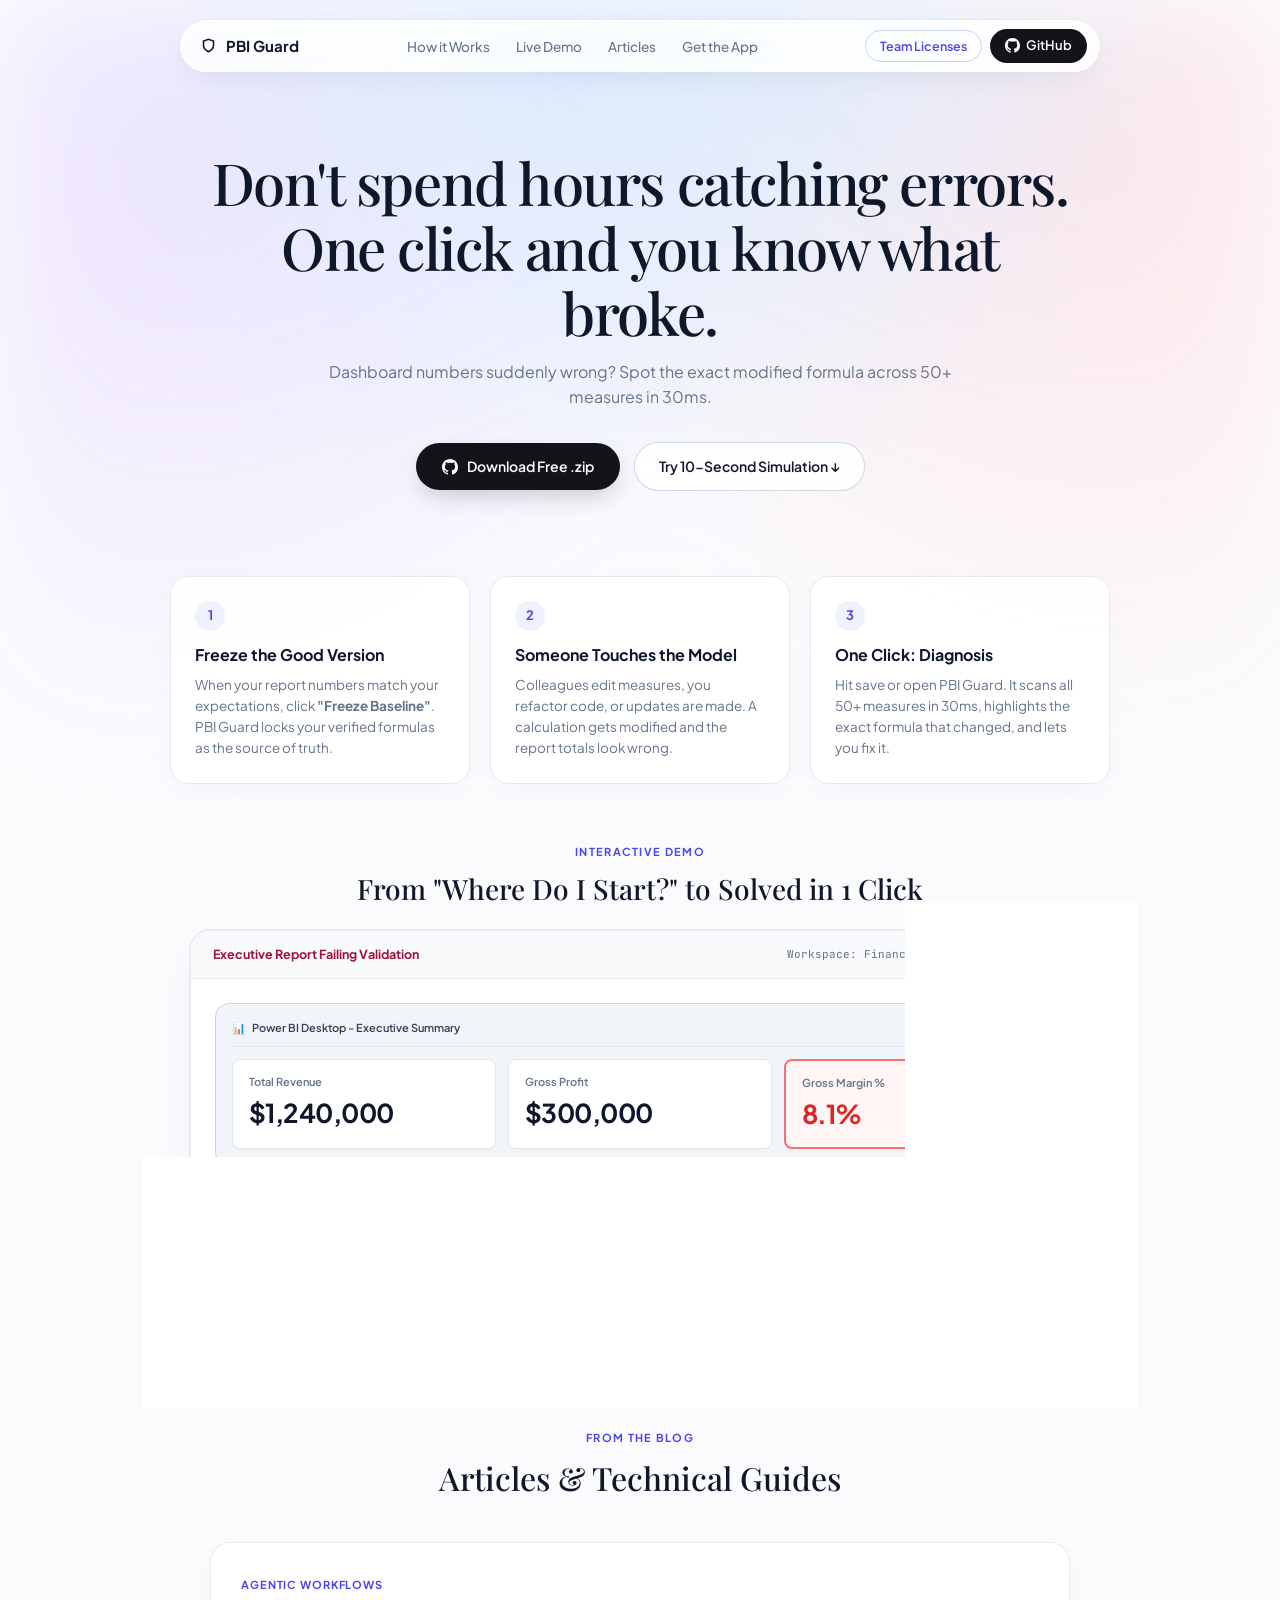
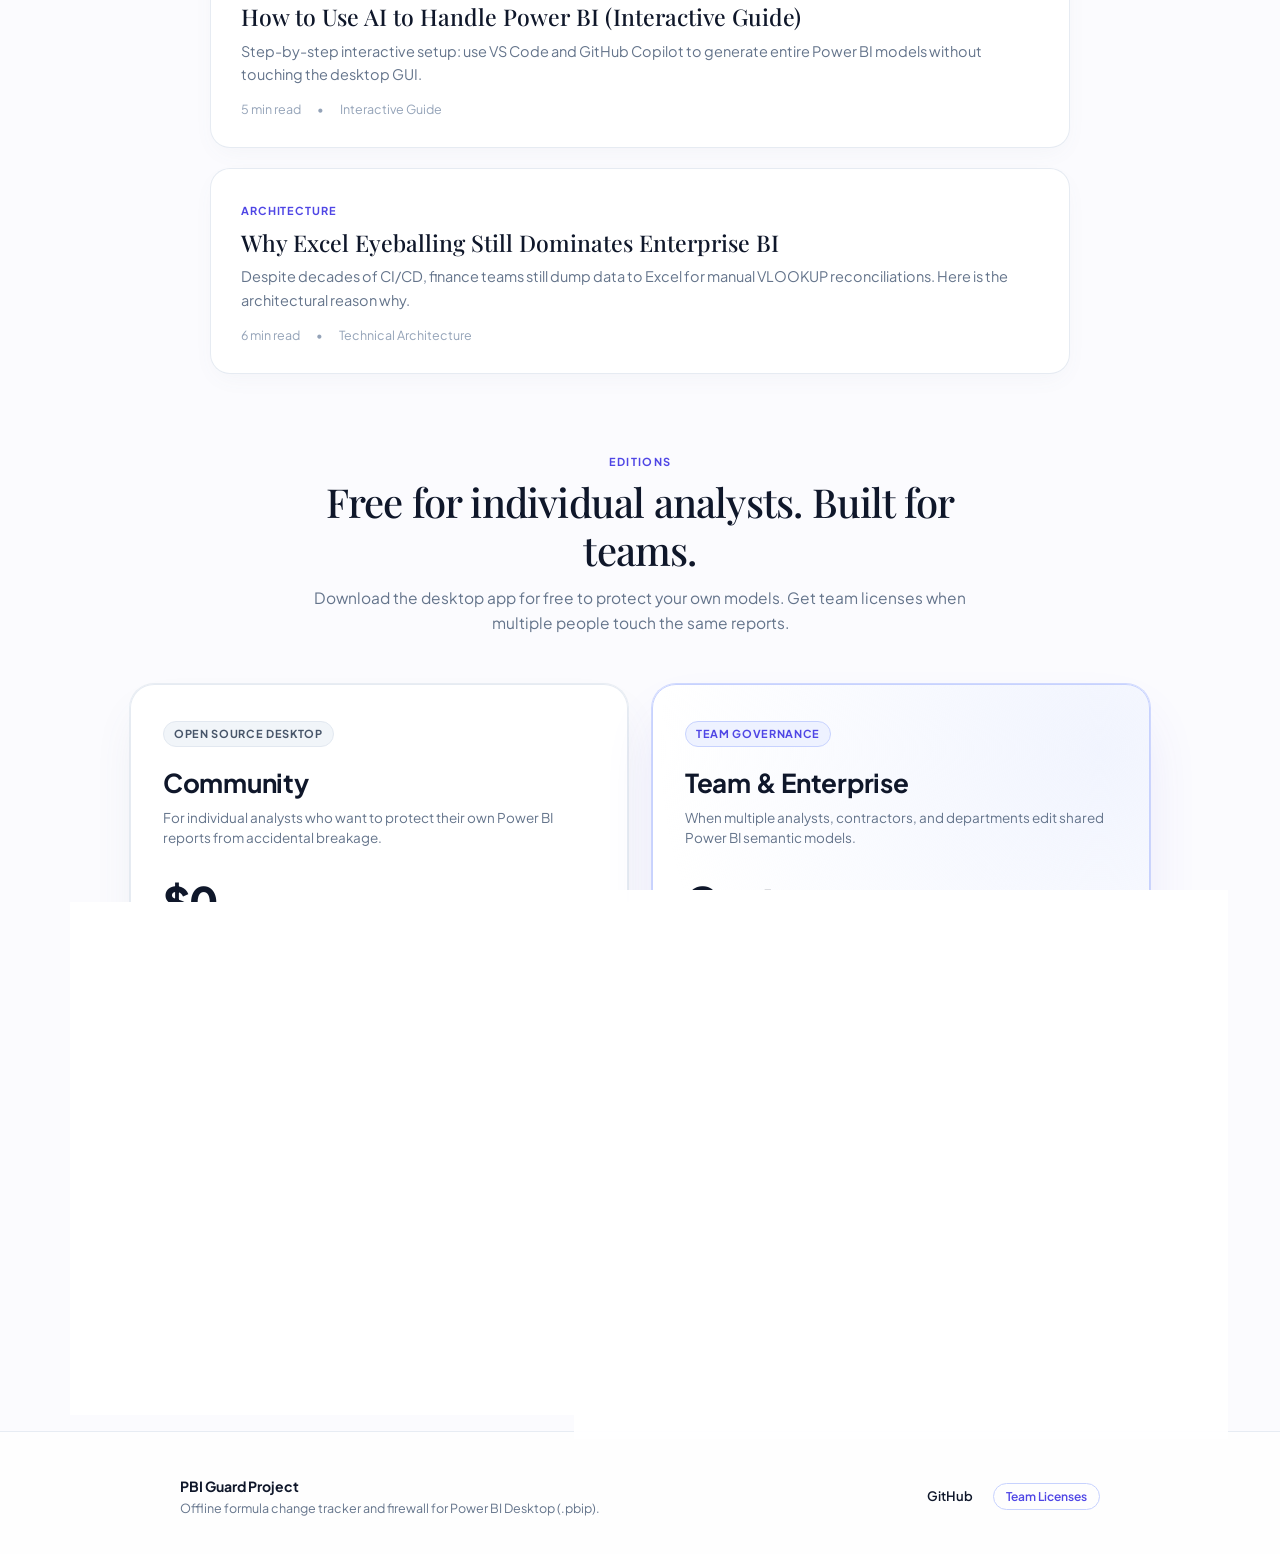
==== commit 5af70f38: "Update form logic" ====
--- a/docs/index.html
+++ b/docs/index.html
@@ -485,7 +485,8 @@
     <!-- HERO: THE ANALYST'S DIRECT PAIN -->
     <section class="hero">
         <h1 class="hero-title">Don't spend hours catching errors.<br/>One click and you know what broke.</h1>
-        <p class="hero-desc">Dashboard numbers suddenly wrong? Spot the exact modified formula across 50+ measures in 30ms.</p>
+        <p class="hero-desc">Dashboard numbers suddenly wrong? Spot the exact modified formula across 50+ measures in
+            30ms.</p>
         <div class="hero-actions">
             <a href="https://github.com/Patens-dev/pbi-guard/releases" target="_blank" class="btn-github-primary">
                 <svg width="16" height="16" viewBox="0 0 24 24" fill="currentColor">
@@ -502,19 +503,22 @@
         <div class="simple-step-card">
             <span class="step-badge-num">1</span>
             <h3 class="step-badge-title">Freeze the Good Version</h3>
-            <p class="step-badge-desc">When your report numbers match your expectations, click <strong>"Freeze Baseline"</strong>. PBI Guard locks your verified formulas as the source of truth.</p>
+            <p class="step-badge-desc">When your report numbers match your expectations, click <strong>"Freeze
+                Baseline"</strong>. PBI Guard locks your verified formulas as the source of truth.</p>
         </div>
 
         <div class="simple-step-card">
             <span class="step-badge-num">2</span>
             <h3 class="step-badge-title">Someone Touches the Model</h3>
-            <p class="step-badge-desc">Colleagues edit measures, you refactor code, or updates are made. A calculation gets modified and the report totals look wrong.</p>
+            <p class="step-badge-desc">Colleagues edit measures, you refactor code, or updates are made. A calculation
+                gets modified and the report totals look wrong.</p>
         </div>
 
         <div class="simple-step-card">
             <span class="step-badge-num">3</span>
             <h3 class="step-badge-title">One Click: Diagnosis</h3>
-            <p class="step-badge-desc">Hit save or open PBI Guard. It scans all 50+ measures in 30ms, highlights the exact formula that changed, and lets you fix it.</p>
+            <p class="step-badge-desc">Hit save or open PBI Guard. It scans all 50+ measures in 30ms, highlights the
+                exact formula that changed, and lets you fix it.</p>
         </div>
     </section>
 
@@ -522,7 +526,8 @@
     <section class="sim-section" id="simulator" style="margin-top: 0;">
         <div style="text-align: center; margin-bottom: 20px;">
             <span class="section-eyebrow">Interactive Demo</span>
-            <h2 style="font-family: var(--font-serif); font-size: 28px; font-weight: 500; color: var(--text-main);">From "Where Do I Start?" to Solved in 1 Click</h2>
+            <h2 style="font-family: var(--font-serif); font-size: 28px; font-weight: 500; color: var(--text-main);">From
+                "Where Do I Start?" to Solved in 1 Click</h2>
         </div>
 
         <div class="reconcile-card">
@@ -569,7 +574,8 @@
                     <div>
                         <strong id="thoughtHeader">"Wait... Gross Margin % should be 24.2%, but it says 8.1%!"</strong>
                         <div style="margin-top: 2px;" id="thoughtText">
-                            This should be 24.2% but is 8.1%. We have 48 measures across 7 tables... where do I even start looking by hand?
+                            This should be 24.2% but is 8.1%. We have 48 measures across 7 tables... where do I even
+                            start looking by hand?
                         </div>
                     </div>
                 </div>
@@ -663,20 +669,23 @@
     <section class="articles-grid" id="articles">
         <div style="text-align: center; margin-bottom: 20px;">
             <span class="section-eyebrow">From the Blog</span>
-            <h2 style="font-family: var(--font-serif); font-size: 32px; font-weight: 500; margin-top: 6px;">Articles & Technical Guides</h2>
+            <h2 style="font-family: var(--font-serif); font-size: 32px; font-weight: 500; margin-top: 6px;">Articles &
+                Technical Guides</h2>
         </div>
 
         <a href="articles/article-03.html" class="article-row-card">
             <span class="article-tag">Agentic Workflows</span>
             <h3 class="article-title">How to Use AI to Handle Power BI (Interactive Guide)</h3>
-            <p class="article-snippet">Step-by-step interactive setup: use VS Code and GitHub Copilot to generate entire Power BI models without touching the desktop GUI.</p>
+            <p class="article-snippet">Step-by-step interactive setup: use VS Code and GitHub Copilot to generate entire
+                Power BI models without touching the desktop GUI.</p>
             <div class="article-meta"><span>5 min read</span> • <span>Interactive Guide</span></div>
         </a>
 
         <a href="articles/article-01.html" class="article-row-card">
             <span class="article-tag">Architecture</span>
             <h3 class="article-title">Why Excel Eyeballing Still Dominates Enterprise BI</h3>
-            <p class="article-snippet">Despite decades of CI/CD, finance teams still dump data to Excel for manual VLOOKUP reconciliations. Here is the architectural reason why.</p>
+            <p class="article-snippet">Despite decades of CI/CD, finance teams still dump data to Excel for manual
+                VLOOKUP reconciliations. Here is the architectural reason why.</p>
             <div class="article-meta"><span>6 min read</span> • <span>Technical Architecture</span></div>
         </a>
     </section>
@@ -991,19 +1000,61 @@
     }
 
     function handleEnterpriseSubmit(e) {
-      e.preventDefault();
-      const email = document.getElementById('workEmail').value;
-      const btn = document.getElementById('btnSubmitEnterprise');
-      btn.innerText = 'Sending...';
-      btn.disabled = true;
-
-      setTimeout(() => {
-          btn.innerText = 'Send Inquiry →';
-          btn.disabled = false;
-          document.getElementById('enterpriseContactForm').style.display = 'none';
-          document.getElementById('enterpriseSuccessState').style.display = 'flex';
-          document.getElementById('successEmailTarget').innerText = email;
-      }, 500);
+        if (e) e.preventDefault();
+
+        const email = document.getElementById('workEmail').value.trim();
+        const name = document.getElementById('fullName').value.trim();
+        const company = document.getElementById('companyName').value.trim();
+        const teamSize = document.getElementById('teamSize').value;
+
+        // JavaScript validation
+        if (!email || !email.includes('@')) {
+            alert("Please enter a valid work email.");
+            document.getElementById('workEmail').focus();
+            return;
+        }
+        if (!name) {
+            alert("Please enter your name.");
+            document.getElementById('fullName').focus();
+            return;
+        }
+        if (!company) {
+            alert("Please enter your company name.");
+            document.getElementById('companyName').focus();
+            return;
+        }
+
+        const btn = document.getElementById('btnSubmitEnterprise');
+        btn.innerText = 'Sending...';
+        btn.disabled = true;
+
+        const SCRIPT_URL = "https://script.google.com/macros/s/AKfycbxI8QwowhwrkvMcZEVcucXM3axq3iYLGyVLckTpOa77uMNwCqBsSLyIhlIQn3Z7y-1f/exec";
+
+        const payload = {email, name, company, teamSize};
+        console.log("Dispatching payload to Google Apps Script:", payload);
+
+        fetch(SCRIPT_URL, {
+            method: "POST",
+            mode: "no-cors",
+            headers: {
+                "Content-Type": "text/plain;charset=utf-8"
+            },
+            body: JSON.stringify(payload)
+        })
+            .then(() => {
+                console.log("Submission completed.");
+                document.getElementById('enterpriseContactForm').style.display = 'none';
+                document.getElementById('enterpriseSuccessState').style.display = 'flex';
+                document.getElementById('successEmailTarget').innerText = email;
+            })
+            .catch((err) => {
+                console.error("Submission failed:", err);
+                alert("Network error. Please contact us directly via GitHub.");
+            })
+            .finally(() => {
+                btn.innerText = 'Send Inquiry →';
+                btn.disabled = false;
+            });
     }
 </script>
 </body>
